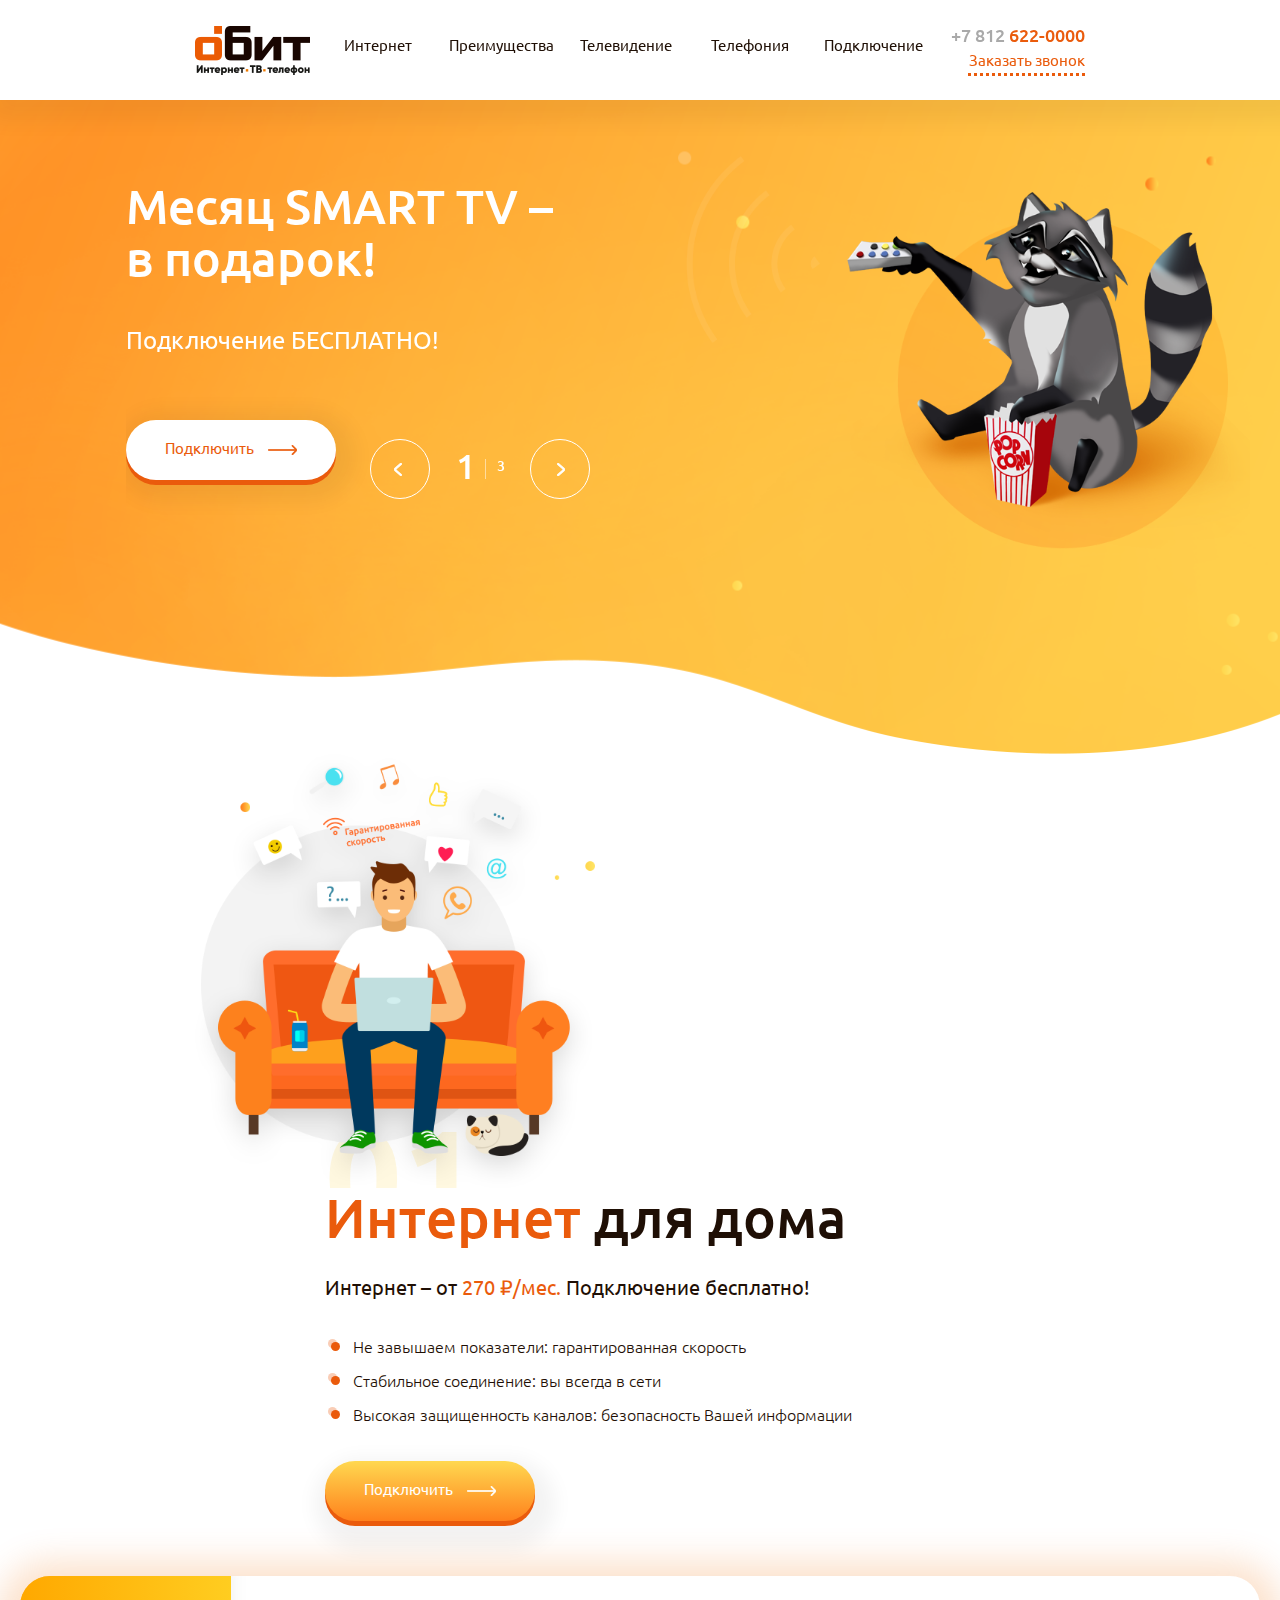
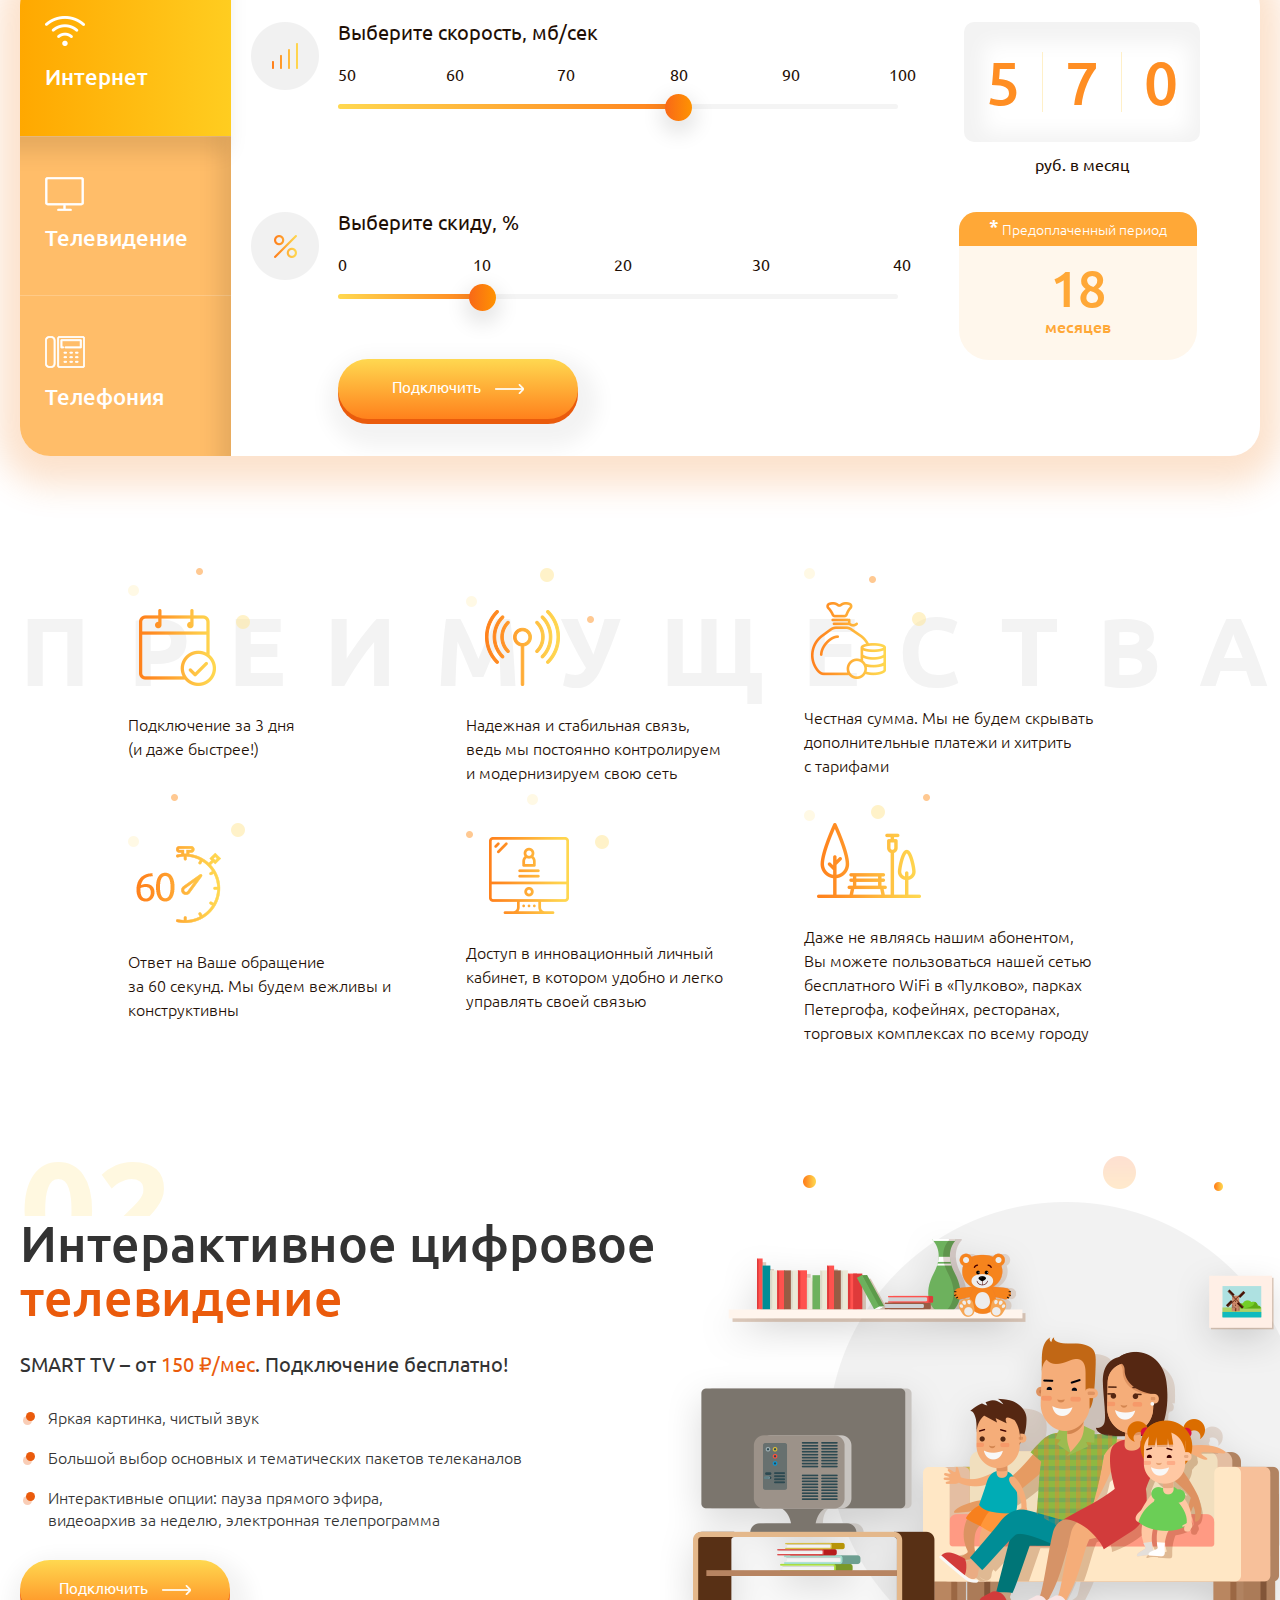
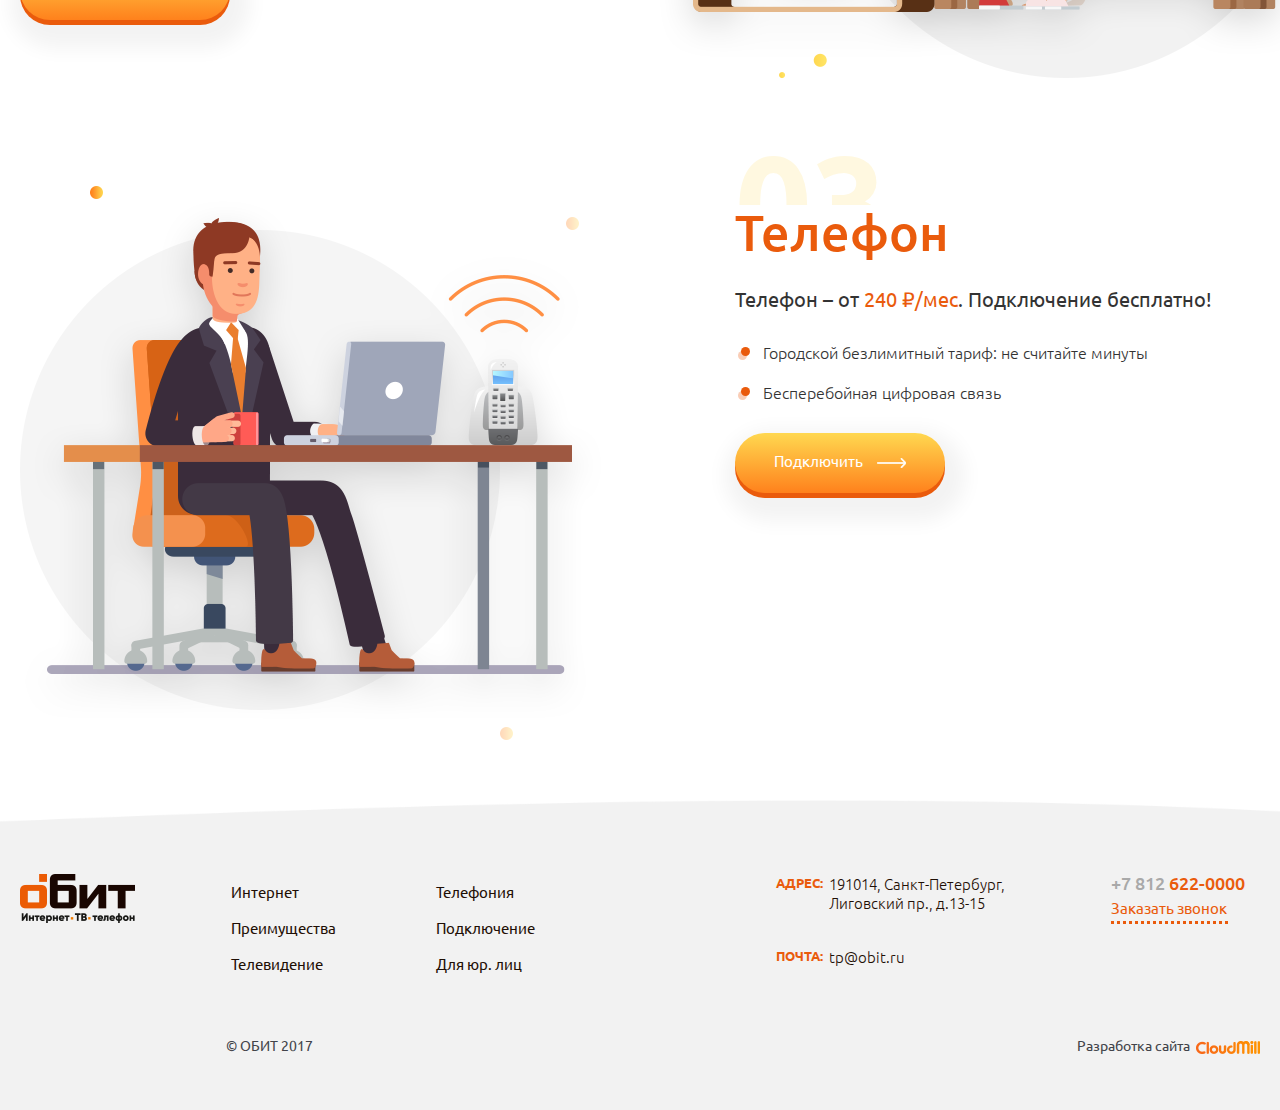
==== index.html @ 4a6ea073 "Add files via upload" ====
<!DOCTYPE html>
<html lang="ru">

<head>

	<meta charset="utf-8">

	<title>Title</title>
	<meta name="description" content="">

	<meta http-equiv="X-UA-Compatible" content="IE=edge">
	<meta name="viewport" content="width=device-width, initial-scale=1, maximum-scale=1">

	<meta property="og:image" content="path/to/image.jpg">
	<link rel="shortcut icon" href="img/favicon/favicon.ico" type="image/x-icon">
	<link rel="apple-touch-icon" href="img/favicon/apple-touch-icon.png">
	<link rel="apple-touch-icon" sizes="72x72" href="img/favicon/apple-touch-icon-72x72.png">
	<link rel="apple-touch-icon" sizes="114x114" href="img/favicon/apple-touch-icon-114x114.png">

	<!-- Chrome, Firefox OS and Opera -->
	<meta name="theme-color" content="#000">
	<!-- Windows Phone -->
	<meta name="msapplication-navbutton-color" content="#000">
	<!-- iOS Safari -->
	<meta name="apple-mobile-web-app-status-bar-style" content="#000">
	<link rel="stylesheet" href="libs/bootstrap-grid/bootstrap-grid.css">
	<link rel="stylesheet" href="css/jquery-ui.theme.css">
	<link rel="stylesheet" href="css/jquery-ui.css">
	<link rel="stylesheet" href="css/jquery-ui.css">
	<link rel="stylesheet" href="css/jquery-ui.structure.css">
	<link rel="stylesheet" href="css/slick.css">
	<link rel="stylesheet" href="css/style.css">
	<link rel="stylesheet" href="css/media.css">
	<script src="js/jquery.min.js"></script>
	<script src="js/jquery-ui.js"></script>
	<script src="js/slick.js"></script>
	<script src="js/scripts.js"></script>
</head>

<body>
	<div class="wrapper">
		<header>
			<div class="inner">
				<a href="#" class="logo">
					<img src="img/svg/logo.svg" alt="">
				</a>
				<nav>
					<a href="#" title="Интернет">Интернет</a>
					<a href="#" title="Преимущества">Преимущества</a>
					<a href="#" title="Телевидение">Телевидение</a>
					<a href="#" title="Телефония">Телефония</a>
					<a href="#" title="Подключение">Подключение</a>
				</nav>
				<div class="phone">
					<a href="tel:+78126220000"><span>+7 812</span> 622-0000</a>
					<a href="#">Заказать звонок</a>
				</div>
				<div class="clearfix"></div>
			</div>
		</header>
		<main>
			<section class="main_slider">
				<div class="slides_count">
					<span>1</span>
					<span>3</span>
				</div>
				<div class="inner">
					<div class="slider">
						<div class="left_cnt">
							<div class="title" style="font-size: 65px">
								Месяц SMART TV – <br />
								в подарок!
							</div>
							<div class="sub_title">
								Подключение БЕСПЛАТНО!
							</div>
							<div class="bot">
								<a href="#" class="connect">Подключить<img src="img/btn_arr.png" alt="">
								</a>
							</div>
						</div>
						<div class="right_cnt">
							<img src="img/енот_1.png" alt="">
						</div>
						<div class="clearfix"></div>
					</div>
					<div class="slider">
						<div class="left_cnt">
							<div class="title" style="font-size: 65px">
								Приведи друга – <br />
								получи 300₽ на счет!
							</div>
							<div class="bot">
								<a href="#" class="connect">Подключить<img src="img/btn_arr.png" alt="">
								</a>
							</div>
						</div>
						<div class="right_cnt second">
							<img src="img/енот_2.png" alt="">
						</div>
						<div class="clearfix"></div>
					</div>
					<div class="slider">
						<div class="left_cnt">
							<div class="title" style="font-size: 55px; line-height: 1.1">
								Покупайте абонемент – <br />
								платите за связь <br />
								на 40% меньше
							</div>
							<div class="bot">
								<a href="#" class="connect">Подключить<img src="img/btn_arr.png" alt="">
								</a>
							</div>
						</div>
						<div class="right_cnt third">
							<img src="img/енот_3.png" alt="">
						</div>
						<div class="clearfix"></div>
					</div>
				</div>
			</section>
			<section class="internet_home">
				<div class="inner">
					<div class="left_cnt">
						<img src="img/serfing.png" alt="">
					</div>
					<div class="right_cnt">
						<h2>
							<span>Интернет</span> для дома
						</h2>
						<div class="sub_title">
							Интернет – от <span>270 ₽/мес.</span> Подключение бесплатно!
						</div>
						<ul>
							<li>Не завышаем показатели: гарантированная скорость</li>
							<li>Стабильное соединение: вы всегда в сети</li>
							<li>Высокая защищенность каналов: безопасность Вашей информации </li>
						</ul>
						<a href="#">Подключить<img src="img/white_arr.png" alt=""></a>
					</div>
					<div class="clearfix"></div>
				</div>
			</section>
			<section class="calculator">
				<div class="inner">
					<div class="left_cnt">
						<a class="active" href="#">Интернет</a>
						<a href="#">Телевидение</a>
						<a href="#">Телефония</a>
					</div>
					<div class="right_cnt">
						<div class="tab active">
							<div class="line">
								<img src="img/wifi_gradient.png" alt="">
								<div class="scale">
									<div class="title">
										Выберите скорость, мб/сек
									</div>
									<div class="num_scale">
										<span>50</span>
										<span>60</span>
										<span>70</span>
										<span>80</span>
										<span>90</span>
										<span>100</span>
									</div>
									<div class="speed_scale"></div>
								</div>
								<div class="cost">
									<input type="hidden" val="570">
									<div class="numbers">
										<span>5</span>
										<span>7</span>
										<span>0</span>
										<div class="clearfix"></div>
									</div>
									<div class="txt">руб. в месяц</div>
								</div>
							</div>
							<div class="line">
								<img src="img/percent_gradient.png" alt="">
								<div class="scale">
									<div class="title">
										Выберите скиду, %
									</div>
									<div class="num_scale">
										<span>0</span>
										<span>10</span>
										<span>20</span>
										<span>30</span>
										<span>40</span>
									</div>
									<div class="percent_scale"></div>
									<a href="#">Подключить<img src="img/white_arr.png" alt=""></a>
								</div>
								<div class="calend">
									<div class="top_cnt">
										<sup>*</sup> Предоплаченный период 
									</div>
									<div class="bot_cnt">
										18 <span>месяцев</span>
									</div>
								</div>
							</div>
						</div>
						<div class="tab">
							<div class="line">
								<img src="img/wifi_gradient.png" alt="">
								<div class="scale">
									<div class="title">
										Выберите скорость, мб/сек
									</div>
									<div class="num_scale">
										<span>82</span>
										<span>86</span>
										<span>105</span>
										<span>142</span>
										<span>152</span>
									</div>
									<div class="channels_scale"></div>
								</div>
								<div class="cost">
									<input type="hidden" val="570">
									<div class="numbers">
										<span>7</span>
										<span>7</span>
										<span>0</span>
										<div class="clearfix"></div>
									</div>
									<div class="txt">руб. в месяц</div>
								</div>
							</div>
							<div class="line">
								<img src="img/big-star.png" alt="">
								<div class="scale">
									<div class="title">
										Дополнительные пакеты
									</div>
									<div class="cols">
										<div class="col">
											<div class="check">
												<input type="checkbox" id="rain-1">
												<label for="rain-1">«Дождь» <span>(1 канал) – 240 руб/мес.</span></label>
											</div>
											<div class="check">
												<input type="checkbox" id="a-media-1">
												<label for="a-media-1">«A-MEDIA HD» <span>(1 канал) – 99 руб/мес.</span></label>
											</div>
											<div class="check">
												<input type="checkbox" id="film-and-football-8">
												<label for="film-and-football-8">
													«ПЛЮС КИНО И ФУТБОЛ» <br />
													<span>(8 каналов) – 580 руб/мес.</span>
												</label>
											</div>
											<a href="#" class="connect">Подключить<img src="img/white_arr.png" alt=""></a>
										</div>
										<div class="col">
											<div class="check">
												<input type="checkbox" id="our-football-2">
												<label for="our-football-2">«НАШ ФУТБОЛ» <span>(2 канала) – 219 руб/мес.</span></label>
											</div>
											<div class="check">
												<input type="checkbox" id="plus-film-5">
												<label for="plus-film-5">«ПЛЮС КИНО» <span>(5 каналов) – 380 руб/мес.</span></label>
											</div>
										</div>
										<div class="col">
											<div class="check">
												<input type="checkbox" id="night-4">
												<label for="night-4">«Ночной» <span>(4 канала) – 300 руб/мес.</span></label>
											</div>
											<div class="check">
												<input type="checkbox" id="plus-football-3">
												<label for="plus-football-3">«ПЛЮС ФУТБОЛ» <span>(3 канала) – 380 руб/мес.</span></label>
											</div>
										</div>
										<div class="col">
											<div class="left_side">
												<div class="s_title">
													Вы выбрали
												</div>
												<div class="bot_cnt">
													Пакет «Лайт-HD» <span>105 каналов</span> 
													<a href="#">Список каналов</a>
												</div>
											</div>
											<div class="right_side">
												<div class="col_i">
													<div class="item">
														«ПЛЮС КИНО» 
														<span>5 каналов</span>
													</div>
													<div class="item">
														«ПЛЮС КИНО» 
														<span>5 каналов</span>
													</div>
													<div class="item">
														«A-MEDIA HD»
														<span>1 канал</span>
													</div>
												</div>
												<div class="col_i">
													<div class="item">
														«ПЛЮС КИНО» 
														<span>5 каналов</span>
													</div>
													<div class="item">
														«ПЛЮС КИНО» 
														<span>5 каналов</span>
													</div>
													<div class="item">
														«A-MEDIA HD»
														<span>1 канал</span>
													</div>
												</div>
											</div>
											<div class="clearfix"></div>
										</div>
										<div class="clearfix"></div>
									</div>
								</div>
							</div>
						</div>
						<div class="tab">
							<div class="line">
								<div class="title_wide">
									1 телефонная линия с городским безлимитом 
								</div>
								<img src="img/percent_gradient.png" alt="">
								<div class="scale">
									<div class="title">
										Выберите скиду, %
									</div>
									<div class="num_scale">
										<span>0</span>
										<span>10</span>
										<span>20</span>
										<span>30</span>
										<span>40</span>
									</div>
									<div class="percent_scale_phone"></div>
								</div>
								<div class="cost">
									<input type="hidden" val="570">
									<div class="numbers">
										<span>5</span>
										<span>7</span>
										<span>0</span>
										<div class="clearfix"></div>
									</div>
									<div class="txt">руб. в месяц</div>
								</div>
							</div>
							<div class="line">
								<a href="#">Подключить<img src="img/white_arr.png" alt=""></a>
								<div class="calend">
									<div class="top_cnt">
										<sup>*</sup> Предоплаченный период 
									</div>
									<div class="bot_cnt">
										18 <span>месяцев</span>
									</div>
								</div>
								<div class="clearfix"></div>
							</div>
						</div>
					</div>
					<div class="clearfix"></div>
				</div>
			</section>
			<section class="advantages">
				<div class="inner">
					<h2>Преимущества</h2>
					<div class="items">
						<div class="item">
							<img src="img/item.png" alt="">
							<div class="txt">
								Подключение за 3 дня <br />
								(и даже быстрее!)
							</div>
						</div>
						<div class="item">
							<img src="img/item2.png" alt="">
							<div class="txt">
								Надежная и стабильная связь, <br />
								ведь мы постоянно контролируем <br />
								и модернизируем свою сеть 
							</div>
						</div>
						<div class="item">
							<img src="img/item3.png" alt="">
							<div class="txt">
								Честная сумма. Мы не будем скрывать дополнительные платежи и хитрить <br />
								с тарифами 
							</div>
						</div>
						<div class="item">
							<img src="img/item4.png" alt="">
							<div class="txt">
								Ответ на Ваше обращение <br />
								за 60 секунд. Мы будем вежливы и конструктивны
							</div>
						</div>
						<div class="item">
							<img src="img/item5.png" alt="">
							<div class="txt">
								Доступ в инновационный личный кабинет, в котором удобно и легко управлять своей связью 
							</div>
						</div>
						<div class="item">
							<img src="img/item6.png" alt="">
							<div class="txt">
								Даже не являясь нашим абонентом, Вы можете пользоваться нашей сетью бесплатного WiFi в «Пулково», парках Петергофа, кофейнях, ресторанах, торговых комплексах по всему городу
							</div>
						</div>
						<div class="clearfix"></div>
					</div>
				</div>
			</section>
			<section class="promo_smart">
				<div class="inner">
					<div class="left_cnt">
						<h2>Интерактивное цифровое <span>телевидение</span></h2>
						<div class="sub_title">
							SMART TV – от <span>150 ₽/мес</span>. Подключение бесплатно!
						</div>
						<ul>
							<li>
								Яркая картинка, чистый звук 
							</li>
							<li>
								Большой выбор основных и тематических пакетов телеканалов  
							</li>
							<li>
								Интерактивные опции: пауза прямого эфира, <br />
								видеоархив за неделю, электронная телепрограмма 
							</li>
						</ul>
						<a href="#">Подключить<img src="img/white_arr.png" alt=""></a>
					</div>
					<div class="right_cnt">
						<img src="img/family.png" alt="">
					</div>
				</div>
			</section>
			<section class="promo_phone">
				<div class="inner">
					<div class="left_cnt">
						<img src="img/job.png" alt="">
					</div>
					<div class="right_cnt">
						<h2>Телефон</h2>
						<div class="sub_title">Телефон – от <span>240 ₽/мес</span>. Подключение бесплатно!</div>
						<ul>
							<li>Городской безлимитный тариф: не считайте минуты</li>
							<li>Бесперебойная цифровая связь</li>
						</ul>
						<a href="#">Подключить<img src="img/white_arr.png" alt=""></a>
					</div>
				</div>
			</section>
		</main>
		<footer>
			<div class="inner">
				<div class="top_cnt">
					<div class="col">
						<a href="#">
							<img src="img/svg/logo.svg" alt="">
						</a>
					</div>
					<div class="col">
						<div class="sub">
							<a href="#">Интернет</a>
							<a href="#">Преимущества</a>
							<a href="#">Телевидение</a>
						</div>
						<div class="sub">
							<a href="#">Телефония</a>
							<a href="#">Подключение</a>
							<a href="#">Для юр. лиц</a>
						</div>
					</div>
					<div class="col">
						<div class="line">
							<div class="left_txt">
								Адрес:
							</div>
							<div class="right_txt">
								191014, Санкт-Петербург, <br />
								Лиговский пр., д.13-15
							</div>
							<div class="clearfix"></div>
						</div>
						<div class="line">
							<div class="left_txt">
								Почта:
							</div>
							<div class="right_txt">
								tp@obit.ru
							</div>
							<div class="clearfix"></div>
						</div>
					</div>
					<div class="col">
						<a href="tel:+78126220000"><span>+7 812</span> 622-0000</a>
						<a href="#">Заказать звонок</a>
					</div>
					<div class="clearfix"></div>
				</div>
				<div class="bot_cnt">
					<div class="col">© ОБИТ 2017</div>
					<div class="col">Разработка сайта <a href="http://www.cloudmill.ru/"><img src="img/cloudmill.png" alt=""></a></div>
					<div class="clearfix"></div>
				</div>
			</div>
		</footer>
	</div>
</body>
</html>
---- css/style.css ----
@font-face {
  font-family: 'Ubuntu';
  src: url('../fonts/Ubuntu-Medium.ttf');
  src: url('../fonts/Ubuntu-Medium.ttf') format('truetype');
  font-weight: 500;
  font-style: normal;
}
@font-face {
  font-family: 'Ubuntu';
  src: url('../fonts/Ubuntu-Bold.ttf');
  src: url('../fonts/Ubuntu-Bold.ttf') format('truetype');
  font-weight: 700;
  font-style: normal;
}
@font-face {
  font-family: 'Ubuntu';
  src: url('../fonts/Ubuntu-Regular.ttf');
  src: url('../fonts/Ubuntu-Regular.ttf') format('truetype');
  font-weight: 400;
  font-style: normal;
}
@font-face {
  font-family: 'Ubuntu';
  src: url('../fonts/Ubuntu-Light.ttf');
  src: url('../fonts/Ubuntu-Light.ttf') format('truetype');
  font-weight: 300;
  font-style: normal;
}
.wrapper {
  min-width: 1440px;
}
.wrapper header {
  position: relative;
  background-color: #fff;
  -webkit-box-shadow: 5px 6px 20px 15px rgba(4, 4, 4, 0.05);
          box-shadow: 5px 6px 20px 15px rgba(4, 4, 4, 0.05);
  z-index: 2;
}
.wrapper header .inner {
  padding: 26px 0 24px;
  margin: 0 auto;
  width: 1240px;
}
.wrapper header .inner .logo {
  float: left;
}
.wrapper header .inner nav {
  float: left;
  margin-left: 79px;
  padding-top: 10px;
}
.wrapper header .inner nav a {
  width: 170px;
  display: inline-block;
  text-align: center;
  color: #1f0f05;
  text-decoration: none;
  font: 400 15px/15px "Ubuntu", Tahoma, sans-serif;
  padding-bottom: 22px;
  position: relative;
  -webkit-transition: color 0.3s ease-in-out;
  -o-transition: color 0.3s ease-in-out;
  transition: color 0.3s ease-in-out;
}
.wrapper header .inner nav a:after {
  position: absolute;
  content: '';
  width: 100%;
  height: 3px;
  background: -webkit-gradient(linear, left top, right top, from(#ffd850), to(#ff811c));
  background: -webkit-linear-gradient(left, #ffd850, #ff811c);
  background: -o-linear-gradient(left, #ffd850, #ff811c);
  background: linear-gradient(to right, #ffd850, #ff811c);
  bottom: 0;
  left: 0;
  opacity: 0;
  -webkit-transition: opacity 0.3s ease-in-out;
  -o-transition: opacity 0.3s ease-in-out;
  transition: opacity 0.3s ease-in-out;
}
.wrapper header .inner nav a:hover {
  color: #ff831d;
}
.wrapper header .inner nav a:hover:after {
  opacity: 1;
}
.wrapper header .inner .phone {
  float: right;
}
.wrapper header .inner .phone a {
  display: table;
  text-decoration: none;
}
.wrapper header .inner .phone a:nth-child(1) {
  font: 500 18px/18px "Ubuntu", Tahoma, sans-serif;
  color: #ea5b0c;
  margin-bottom: 8px;
}
.wrapper header .inner .phone a:nth-child(1) span {
  color: #a9a9a9;
}
.wrapper header .inner .phone a:nth-child(2) {
  font: 400 15px/15px "Ubuntu", Tahoma, sans-serif;
  color: #ea5b0c;
  padding-bottom: 9px;
  text-align: right;
  width: 100%;
  position: relative;
}
.wrapper header .inner .phone a:nth-child(2):after {
  content: '';
  position: absolute;
  width: 117px;
  bottom: 0;
  right: 0;
  border-bottom: 3px dotted #ea5b0c;
}
.wrapper main {
  position: relative;
  z-index: 1;
}
.wrapper main .main_slider {
  margin-top: -106px;
}
.wrapper main .main_slider .slides_count {
  position: absolute;
  top: 455px;
  left: 688px;
  z-index: 10;
  color: #fff;
}
.wrapper main .main_slider .slides_count span {
  display: inline-block;
  vertical-align: middle;
}
.wrapper main .main_slider .slides_count span:nth-child(1) {
  font: 500 34px/34px "Ubuntu", Tahoma, sans-serif;
  padding-right: 6px;
}
.wrapper main .main_slider .slides_count span:nth-child(2) {
  font: 500 14px/14px "Ubuntu", Tahoma, sans-serif;
  padding-left: 12px;
  position: relative;
}
.wrapper main .main_slider .slides_count span:nth-child(2):before {
  position: absolute;
  content: '';
  width: 1px;
  height: 20px;
  background-color: rgba(255, 255, 255, 0.5);
  left: 0;
  top: 0;
}
.wrapper main .main_slider .inner {
  width: 1440px;
  background-image: url(../img/bg_slider.png);
  background-position: center;
  -webkit-background-size: cover;
          background-size: cover;
  margin: 0 auto;
  height: 760px;
  padding: 200px 92px 108px;
  position: relative;
}
.wrapper main .main_slider .inner .slick-list {
  top: -28px;
  overflow: hidden;
}
.wrapper main .main_slider .inner .slick-current {
  z-index: 100;
}
.wrapper main .main_slider .inner .slick-track {
  height: 580px;
}
.wrapper main .main_slider .inner .slick-arrow {
  position: absolute;
  bottom: 255px;
  text-indent: -9999px;
  width: 60px;
  height: 60px;
  -webkit-border-radius: 50%;
          border-radius: 50%;
  border: 1px #fff solid;
  background-color: transparent;
  z-index: 10;
}
.wrapper main .main_slider .inner .slick-arrow:before {
  content: '';
  position: absolute;
  background-position: center;
  background-repeat: no-repeat;
  background-image: url(../img/svg/arr-slide.svg);
  width: 8px;
  height: 13px;
  top: 50%;
  left: 50%;
  margin-top: -6px;
  margin-left: -3px;
}
.wrapper main .main_slider .inner .slick-arrow.slick-prev {
  left: 370px;
}
.wrapper main .main_slider .inner .slick-arrow.slick-prev:before {
  -webkit-transform: rotate(180deg);
      -ms-transform: rotate(180deg);
          transform: rotate(180deg);
  margin-left: -6px;
}
.wrapper main .main_slider .inner .slick-arrow.slick-next {
  left: 530px;
}
.wrapper main .main_slider .inner .slider .right_cnt {
  position: absolute;
  right: -36px;
  top: -43px;
}
.wrapper main .main_slider .inner .slider .right_cnt.second {
  right: 17px;
  top: 8px;
}
.wrapper main .main_slider .inner .slider .right_cnt.third {
  right: -93px;
  top: -19px;
}
.wrapper main .main_slider .inner .slider .left_cnt {
  float: left;
  padding-top: 34px;
}
.wrapper main .main_slider .inner .slider .left_cnt .title {
  font: 500 65px/69px "Ubuntu", Tahoma, sans-serif;
  color: #fff;
}
.wrapper main .main_slider .inner .slider .left_cnt .sub_title {
  margin-top: 44px;
  color: #fff;
  font: 400 24px/24px "Ubuntu", Tahoma, sans-serif;
}
.wrapper main .main_slider .inner .slider .left_cnt .bot {
  position: absolute;
  bottom: 246px;
  left: 0;
}
.wrapper main .main_slider .inner .slider .left_cnt .bot .connect {
  display: inline-block;
  width: 210px;
  height: 60px;
  color: #ea5b0c;
  position: relative;
  text-align: center;
  -webkit-border-radius: 30px;
          border-radius: 30px;
  font: 400 15px/56px "Ubuntu", Tahoma, sans-serif;
  -webkit-box-shadow: 5px 6px 20px 15px rgba(4, 4, 4, 0.05);
          box-shadow: 5px 6px 20px 15px rgba(4, 4, 4, 0.05);
  text-decoration: none;
  z-index: 2;
}
.wrapper main .main_slider .inner .slider .left_cnt .bot .connect:before {
  content: '';
  position: absolute;
  background-color: #fff;
  -webkit-border-radius: 30px;
          border-radius: 30px;
  width: 100%;
  height: 100%;
  z-index: -1;
  left: 0;
  top: 0;
}
.wrapper main .main_slider .inner .slider .left_cnt .bot .connect:after {
  content: '';
  position: absolute;
  background-color: #ea5b0c;
  -webkit-border-radius: 30px;
          border-radius: 30px;
  width: 100%;
  height: 100%;
  z-index: -2;
  left: 0;
  top: 5px;
}
.wrapper main .main_slider .inner .slider .left_cnt .bot .connect img {
  margin-left: 14px;
  display: inline;
}
.wrapper main .internet_home .inner {
  width: 1240px;
  margin: 0 auto 55px;
}
.wrapper main .internet_home .inner .left_cnt {
  display: inline-block;
  vertical-align: middle;
}
.wrapper main .internet_home .inner .right_cnt {
  position: relative;
  display: inline-block;
  vertical-align: middle;
  color: #1f0f05;
  margin-left: 130px;
  background-color: #fff;
}
.wrapper main .internet_home .inner .right_cnt:before {
  content: '01';
  position: absolute;
  top: -80px;
  left: 0;
  font: 700 135px/135px "Ubuntu", Tahoma, sans-serif;
  color: #fff8e0;
  z-index: -1;
}
.wrapper main .internet_home .inner .right_cnt h2 {
  font: 500 55px/59px "Ubuntu", Tahoma, sans-serif;
  margin: 0 0 28px;
}
.wrapper main .internet_home .inner .right_cnt h2 span {
  color: #ea5b0c;
}
.wrapper main .internet_home .inner .right_cnt .sub_title {
  font: 400 20px/24px "Ubuntu", Tahoma, sans-serif;
}
.wrapper main .internet_home .inner .right_cnt .sub_title span {
  color: #ea5b0c;
}
.wrapper main .internet_home .inner .right_cnt ul {
  margin: 30px 0;
  padding: 0;
  list-style-type: none;
}
.wrapper main .internet_home .inner .right_cnt ul li {
  font: 300 16px/34px "Ubuntu", Tahoma, sans-serif;
  position: relative;
  padding-left: 28px;
}
.wrapper main .internet_home .inner .right_cnt ul li:before {
  content: '';
  position: absolute;
  background-color: #ea5b0c;
  width: 9px;
  height: 9px;
  -webkit-border-radius: 50%;
          border-radius: 50%;
  left: 6px;
  top: 13px;
}
.wrapper main .internet_home .inner .right_cnt ul li:after {
  content: '';
  position: absolute;
  background-color: #ea5b0c;
  opacity: 0.3;
  width: 9px;
  height: 9px;
  -webkit-border-radius: 50%;
          border-radius: 50%;
  left: 3px;
  top: 10px;
}
.wrapper main .internet_home .inner .right_cnt a {
  display: inline-block;
  width: 210px;
  height: 60px;
  color: #fff;
  position: relative;
  text-align: center;
  -webkit-border-radius: 30px;
          border-radius: 30px;
  font: 400 15px/56px "Ubuntu", Tahoma, sans-serif;
  -webkit-box-shadow: 5px 13px 20px 15px rgba(4, 4, 4, 0.05);
          box-shadow: 5px 13px 20px 15px rgba(4, 4, 4, 0.05);
  text-decoration: none;
  z-index: 2;
}
.wrapper main .internet_home .inner .right_cnt a:before {
  content: '';
  position: absolute;
  background-image: -webkit-gradient(linear, left top, left bottom, from(#ffd850), to(#ff811c));
  background-image: -webkit-linear-gradient(#ffd850, #ff811c);
  background-image: -o-linear-gradient(#ffd850, #ff811c);
  background-image: linear-gradient(#ffd850, #ff811c);
  -webkit-border-radius: 30px;
          border-radius: 30px;
  width: 100%;
  height: 100%;
  z-index: -1;
  left: 0;
  top: 0;
}
.wrapper main .internet_home .inner .right_cnt a:after {
  content: '';
  position: absolute;
  background-color: #ea5b0c;
  -webkit-border-radius: 30px;
          border-radius: 30px;
  width: 100%;
  height: 100%;
  z-index: -2;
  left: 0;
  top: 5px;
}
.wrapper main .internet_home .inner .right_cnt img {
  margin-left: 14px;
}
.wrapper main .calculator .inner {
  width: 1240px;
  margin: 0 auto 112px;
  -webkit-border-radius: 30px;
          border-radius: 30px;
  overflow: hidden;
  -webkit-box-shadow: 0px 7px 34px 22px rgba(239, 111, 0, 0.2);
          box-shadow: 0px 7px 34px 22px rgba(239, 111, 0, 0.2);
}
.wrapper main .calculator .inner .left_cnt,
.wrapper main .calculator .inner .right_cnt {
  float: left;
}
.wrapper main .calculator .inner .left_cnt {
  width: 17%;
}
.wrapper main .calculator .inner .left_cnt a {
  display: block;
  height: 160px;
  width: 100%;
  background-color: rgba(255, 182, 90, 0.91);
  text-decoration: none;
  color: #fff;
  font: 500 22px/22px "Ubuntu", Tahoma, sans-serif;
  padding: 90px 0 0 25px;
  position: relative;
  z-index: 1;
  outline: none;
}
.wrapper main .calculator .inner .left_cnt a.active {
  background-image: -webkit-gradient(linear, left top, right top, from(#ffa800), to(#ffcd20));
  background-image: -webkit-linear-gradient(left, #ffa800, #ffcd20);
  background-image: -o-linear-gradient(left, #ffa800, #ffcd20);
  background-image: linear-gradient(to right, #ffa800, #ffcd20);
  -webkit-box-shadow: -20px 0px 20px 16px rgba(4, 4, 4, 0.1);
          box-shadow: -20px 0px 20px 16px rgba(4, 4, 4, 0.1);
  position: relative;
  z-index: 2;
}
.wrapper main .calculator .inner .left_cnt a:nth-child(1):before {
  content: '';
  position: absolute;
  background-image: url(../img/wifi.png);
  width: 40px;
  height: 30px;
  top: 40px;
  left: 25px;
}
.wrapper main .calculator .inner .left_cnt a:nth-child(2) {
  border-top: 1px rgba(255, 255, 255, 0.2) solid;
  border-bottom: 1px rgba(255, 255, 255, 0.2) solid;
}
.wrapper main .calculator .inner .left_cnt a:nth-child(2):before {
  content: '';
  position: absolute;
  background-image: url(../img/tv.png);
  width: 39px;
  height: 34px;
  top: 40px;
  left: 25px;
}
.wrapper main .calculator .inner .left_cnt a:nth-child(3):before {
  content: '';
  position: absolute;
  background-image: url(../img/phone.png);
  width: 40px;
  height: 32px;
  top: 40px;
  left: 25px;
}
.wrapper main .calculator .inner .right_cnt {
  position: relative;
  z-index: 1;
  width: 83%;
  height: 480px;
  -webkit-box-shadow: -2px 8px 20px 10px rgba(4, 4, 4, 0.1);
          box-shadow: -2px 8px 20px 10px rgba(4, 4, 4, 0.1);
  padding: 46px 0 0 20px;
  color: #1f0f05;
}
.wrapper main .calculator .inner .right_cnt .tab {
  display: none;
}
.wrapper main .calculator .inner .right_cnt .tab.active {
  display: block;
}
.wrapper main .calculator .inner .right_cnt .tab:nth-child(1) .line .scale {
  margin-left: 15px;
}
.wrapper main .calculator .inner .right_cnt .tab:nth-child(1) .line:nth-child(1) {
  margin-bottom: 40px;
}
.wrapper main .calculator .inner .right_cnt .tab:nth-child(1) .line:nth-child(1) img {
  vertical-align: top;
}
.wrapper main .calculator .inner .right_cnt .tab:nth-child(1) .line:nth-child(1) .scale {
  display: inline-block;
  vertical-align: middle;
}
.wrapper main .calculator .inner .right_cnt .tab:nth-child(1) .line:nth-child(1) .scale .title {
  font: 400 20px/20px "Ubuntu", Tahoma, sans-serif;
  margin-bottom: 24px;
}
.wrapper main .calculator .inner .right_cnt .tab:nth-child(1) .line:nth-child(1) .scale .num_scale {
  font: 400 16px/16px "Ubuntu", Tahoma, sans-serif;
  margin-bottom: 22px;
  position: relative;
  left: 0px;
}
.wrapper main .calculator .inner .right_cnt .tab:nth-child(1) .line:nth-child(1) .scale .num_scale span:nth-child(1) {
  margin-left: 0;
}
.wrapper main .calculator .inner .right_cnt .tab:nth-child(1) .line:nth-child(1) .scale .num_scale span:nth-child(2) {
  margin-left: 86px;
}
.wrapper main .calculator .inner .right_cnt .tab:nth-child(1) .line:nth-child(1) .scale .num_scale span:nth-child(3) {
  margin-left: 89px;
}
.wrapper main .calculator .inner .right_cnt .tab:nth-child(1) .line:nth-child(1) .scale .num_scale span:nth-child(4) {
  margin-left: 91px;
}
.wrapper main .calculator .inner .right_cnt .tab:nth-child(1) .line:nth-child(1) .scale .num_scale span:nth-child(5) {
  margin-left: 90px;
}
.wrapper main .calculator .inner .right_cnt .tab:nth-child(1) .line:nth-child(1) .scale .num_scale span:nth-child(6) {
  margin-left: 85px;
}
.wrapper main .calculator .inner .right_cnt .tab:nth-child(1) .line:nth-child(1) .scale .speed_scale {
  border: 0;
  background-color: #f4f4f4;
  height: 5px;
  width: 560px;
}
.wrapper main .calculator .inner .right_cnt .tab:nth-child(1) .line:nth-child(1) .scale .speed_scale .ui-widget-header {
  background: -webkit-gradient(linear, left top, right top, from(#ffd850), to(#ff811c));
  background: -webkit-linear-gradient(left, #ffd850, #ff811c);
  background: -o-linear-gradient(left, #ffd850, #ff811c);
  background: linear-gradient(to right, #ffd850, #ff811c);
}
.wrapper main .calculator .inner .right_cnt .tab:nth-child(1) .line:nth-child(1) .scale .speed_scale .ui-slider-handle {
  cursor: pointer;
  top: -10px;
  border: 0;
  width: 27px;
  height: 27px;
  background: -webkit-gradient(linear, right top, left top, from(#ff9301), to(#f86818));
  background: -webkit-linear-gradient(right, #ff9301, #f86818);
  background: -o-linear-gradient(right, #ff9301, #f86818);
  background: linear-gradient(to left, #ff9301, #f86818);
  -webkit-border-radius: 50%;
          border-radius: 50%;
  overflow: hidden;
  -webkit-box-shadow: 0px 8px 20px 5px rgba(4, 4, 4, 0.1);
          box-shadow: 0px 8px 20px 5px rgba(4, 4, 4, 0.1);
  outline: none;
}
.wrapper main .calculator .inner .right_cnt .tab:nth-child(1) .line:nth-child(1) .cost {
  display: inline-block;
  vertical-align: top;
  margin-left: 44px;
  text-align: center;
  font: 400 16px/16px "Ubuntu", Tahoma, sans-serif;
}
.wrapper main .calculator .inner .right_cnt .tab:nth-child(1) .line:nth-child(1) .cost .txt {
  margin-top: 14px;
}
.wrapper main .calculator .inner .right_cnt .tab:nth-child(1) .line:nth-child(1) .cost .numbers {
  color: #ff8e23;
  font: 500 60px/60px "Ubuntu", Tahoma, sans-serif;
  padding: 30px 0;
  -webkit-box-shadow: inset 5px 6px 20px 15px rgba(4, 4, 4, 0.05);
          box-shadow: inset 5px 6px 20px 15px rgba(4, 4, 4, 0.05);
  -webkit-border-radius: 10px;
          border-radius: 10px;
}
.wrapper main .calculator .inner .right_cnt .tab:nth-child(1) .line:nth-child(1) .cost .numbers span {
  float: left;
  padding: 0 22px;
  border-left: 1px #fff0c8 solid;
}
.wrapper main .calculator .inner .right_cnt .tab:nth-child(1) .line:nth-child(1) .cost .numbers span:nth-child(1) {
  border-left: 0;
}
.wrapper main .calculator .inner .right_cnt .tab:nth-child(1) .line:nth-child(2) img {
  vertical-align: top;
}
.wrapper main .calculator .inner .right_cnt .tab:nth-child(1) .line:nth-child(2) .scale {
  display: inline-block;
  vertical-align: middle;
}
.wrapper main .calculator .inner .right_cnt .tab:nth-child(1) .line:nth-child(2) .scale .title {
  font: 400 20px/20px "Ubuntu", Tahoma, sans-serif;
  margin-bottom: 24px;
}
.wrapper main .calculator .inner .right_cnt .tab:nth-child(1) .line:nth-child(2) .scale .num_scale {
  font: 400 16px/16px "Ubuntu", Tahoma, sans-serif;
  margin-bottom: 22px;
  position: relative;
  left: 0px;
}
.wrapper main .calculator .inner .right_cnt .tab:nth-child(1) .line:nth-child(2) .scale .num_scale span:nth-child(2) {
  margin-left: 122px;
}
.wrapper main .calculator .inner .right_cnt .tab:nth-child(1) .line:nth-child(2) .scale .num_scale span:nth-child(3) {
  margin-left: 119px;
}
.wrapper main .calculator .inner .right_cnt .tab:nth-child(1) .line:nth-child(2) .scale .num_scale span:nth-child(4) {
  margin-left: 116px;
}
.wrapper main .calculator .inner .right_cnt .tab:nth-child(1) .line:nth-child(2) .scale .num_scale span:nth-child(5) {
  margin-left: 119px;
}
.wrapper main .calculator .inner .right_cnt .tab:nth-child(1) .line:nth-child(2) .scale .percent_scale {
  border: 0;
  background-color: #f4f4f4;
  height: 5px;
  width: 560px;
}
.wrapper main .calculator .inner .right_cnt .tab:nth-child(1) .line:nth-child(2) .scale .percent_scale .ui-widget-header {
  background: -webkit-gradient(linear, left top, right top, from(#ffd850), to(#ff811c));
  background: -webkit-linear-gradient(left, #ffd850, #ff811c);
  background: -o-linear-gradient(left, #ffd850, #ff811c);
  background: linear-gradient(to right, #ffd850, #ff811c);
}
.wrapper main .calculator .inner .right_cnt .tab:nth-child(1) .line:nth-child(2) .scale .percent_scale .ui-slider-handle {
  cursor: pointer;
  top: -10px;
  border: 0;
  width: 27px;
  height: 27px;
  background: -webkit-gradient(linear, right top, left top, from(#ff9301), to(#f86818));
  background: -webkit-linear-gradient(right, #ff9301, #f86818);
  background: -o-linear-gradient(right, #ff9301, #f86818);
  background: linear-gradient(to left, #ff9301, #f86818);
  -webkit-border-radius: 50%;
          border-radius: 50%;
  overflow: hidden;
  -webkit-box-shadow: 0px 8px 20px 5px rgba(4, 4, 4, 0.1);
          box-shadow: 0px 8px 20px 5px rgba(4, 4, 4, 0.1);
  outline: none;
}
.wrapper main .calculator .inner .right_cnt .tab:nth-child(1) .line:nth-child(2) .scale a {
  display: block;
  width: 240px;
  height: 60px;
  color: #fff;
  position: relative;
  text-align: center;
  -webkit-border-radius: 30px;
          border-radius: 30px;
  font: 400 15px/56px "Ubuntu", Tahoma, sans-serif;
  -webkit-box-shadow: 5px 13px 20px 15px rgba(4, 4, 4, 0.05);
          box-shadow: 5px 13px 20px 15px rgba(4, 4, 4, 0.05);
  text-decoration: none;
  z-index: 2;
  margin-top: 60px;
}
.wrapper main .calculator .inner .right_cnt .tab:nth-child(1) .line:nth-child(2) .scale a:before {
  content: '';
  position: absolute;
  background-image: -webkit-gradient(linear, left top, left bottom, from(#ffd850), to(#ff811c));
  background-image: -webkit-linear-gradient(#ffd850, #ff811c);
  background-image: -o-linear-gradient(#ffd850, #ff811c);
  background-image: linear-gradient(#ffd850, #ff811c);
  -webkit-border-radius: 30px;
          border-radius: 30px;
  width: 100%;
  height: 100%;
  z-index: -1;
  left: 0;
  top: 0;
}
.wrapper main .calculator .inner .right_cnt .tab:nth-child(1) .line:nth-child(2) .scale a:after {
  content: '';
  position: absolute;
  background-color: #ea5b0c;
  -webkit-border-radius: 30px;
          border-radius: 30px;
  width: 100%;
  height: 100%;
  z-index: -2;
  left: 0;
  top: 5px;
}
.wrapper main .calculator .inner .right_cnt .tab:nth-child(1) .line:nth-child(2) .scale a img {
  margin-left: 14px;
  vertical-align: middle;
}
.wrapper main .calculator .inner .right_cnt .tab:nth-child(1) .line:nth-child(2) .calend {
  display: inline-block;
  vertical-align: top;
  margin-left: 44px;
  text-align: center;
}
.wrapper main .calculator .inner .right_cnt .tab:nth-child(1) .line:nth-child(2) .calend .top_cnt {
  -webkit-border-top-right-radius: 17.5px;
          border-top-right-radius: 17.5px;
  -webkit-border-top-left-radius: 17.5px;
          border-top-left-radius: 17.5px;
  background-color: #ffa837;
  color: #fff;
  font: 300 14px/14px "Ubuntu", Tahoma, sans-serif;
  padding: 10px 30px;
}
.wrapper main .calculator .inner .right_cnt .tab:nth-child(1) .line:nth-child(2) .calend .top_cnt sup {
  font-size: 20px;
  font-family: "Ubuntu", Tahoma, sans-serif;
  font-weight: 500;
  top: -0.08em;
}
.wrapper main .calculator .inner .right_cnt .tab:nth-child(1) .line:nth-child(2) .calend .bot_cnt {
  -webkit-border-bottom-right-radius: 30px;
          border-bottom-right-radius: 30px;
  -webkit-border-bottom-left-radius: 30px;
          border-bottom-left-radius: 30px;
  background-color: #fff7ec;
  color: #ffa837;
  font: 500 50px/60px "Ubuntu", Tahoma, sans-serif;
  padding: 12px 0 26px;
}
.wrapper main .calculator .inner .right_cnt .tab:nth-child(1) .line:nth-child(2) .calend .bot_cnt span {
  font: 500 16px/16px "Ubuntu", Tahoma, sans-serif;
  display: table;
  margin: 0 auto;
}
.wrapper main .calculator .inner .right_cnt .tab:nth-child(2) .line .scale {
  margin-left: 15px;
}
.wrapper main .calculator .inner .right_cnt .tab:nth-child(2) .line:nth-child(1) img {
  vertical-align: top;
}
.wrapper main .calculator .inner .right_cnt .tab:nth-child(2) .line:nth-child(1) .scale {
  display: inline-block;
  vertical-align: middle;
}
.wrapper main .calculator .inner .right_cnt .tab:nth-child(2) .line:nth-child(1) .scale .title {
  font: 400 20px/20px "Ubuntu", Tahoma, sans-serif;
  margin-bottom: 24px;
}
.wrapper main .calculator .inner .right_cnt .tab:nth-child(2) .line:nth-child(1) .scale .num_scale {
  font: 400 16px/16px "Ubuntu", Tahoma, sans-serif;
  margin-bottom: 22px;
  position: relative;
  left: 0px;
}
.wrapper main .calculator .inner .right_cnt .tab:nth-child(2) .line:nth-child(1) .scale .num_scale span:nth-child(2) {
  margin-left: 115px;
}
.wrapper main .calculator .inner .right_cnt .tab:nth-child(2) .line:nth-child(1) .scale .num_scale span:nth-child(3) {
  margin-left: 111px;
}
.wrapper main .calculator .inner .right_cnt .tab:nth-child(2) .line:nth-child(1) .scale .num_scale span:nth-child(4) {
  margin-left: 109px;
}
.wrapper main .calculator .inner .right_cnt .tab:nth-child(2) .line:nth-child(1) .scale .num_scale span:nth-child(5) {
  margin-left: 110px;
}
.wrapper main .calculator .inner .right_cnt .tab:nth-child(2) .line:nth-child(1) .scale .channels_scale {
  border: 0;
  background-color: #f4f4f4;
  height: 5px;
  width: 560px;
}
.wrapper main .calculator .inner .right_cnt .tab:nth-child(2) .line:nth-child(1) .scale .channels_scale .ui-widget-header {
  background: -webkit-gradient(linear, left top, right top, from(#ffd850), to(#ff811c));
  background: -webkit-linear-gradient(left, #ffd850, #ff811c);
  background: -o-linear-gradient(left, #ffd850, #ff811c);
  background: linear-gradient(to right, #ffd850, #ff811c);
}
.wrapper main .calculator .inner .right_cnt .tab:nth-child(2) .line:nth-child(1) .scale .channels_scale .ui-slider-handle {
  cursor: pointer;
  top: -10px;
  border: 0;
  width: 27px;
  height: 27px;
  background: -webkit-gradient(linear, right top, left top, from(#ff9301), to(#f86818));
  background: -webkit-linear-gradient(right, #ff9301, #f86818);
  background: -o-linear-gradient(right, #ff9301, #f86818);
  background: linear-gradient(to left, #ff9301, #f86818);
  -webkit-border-radius: 50%;
          border-radius: 50%;
  overflow: hidden;
  -webkit-box-shadow: 0px 8px 20px 5px rgba(4, 4, 4, 0.1);
          box-shadow: 0px 8px 20px 5px rgba(4, 4, 4, 0.1);
  outline: none;
}
.wrapper main .calculator .inner .right_cnt .tab:nth-child(2) .line:nth-child(1) .cost {
  display: inline-block;
  vertical-align: top;
  margin-left: 44px;
  text-align: center;
  font: 400 16px/16px "Ubuntu", Tahoma, sans-serif;
}
.wrapper main .calculator .inner .right_cnt .tab:nth-child(2) .line:nth-child(1) .cost .txt {
  margin-top: 14px;
}
.wrapper main .calculator .inner .right_cnt .tab:nth-child(2) .line:nth-child(1) .cost .numbers {
  color: #ff8e23;
  font: 500 60px/60px "Ubuntu", Tahoma, sans-serif;
  padding: 30px 0;
  -webkit-box-shadow: inset 5px 6px 20px 15px rgba(4, 4, 4, 0.05);
          box-shadow: inset 5px 6px 20px 15px rgba(4, 4, 4, 0.05);
  -webkit-border-radius: 10px;
          border-radius: 10px;
}
.wrapper main .calculator .inner .right_cnt .tab:nth-child(2) .line:nth-child(1) .cost .numbers span {
  float: left;
  padding: 0 22px;
  border-left: 1px #fff0c8 solid;
}
.wrapper main .calculator .inner .right_cnt .tab:nth-child(2) .line:nth-child(1) .cost .numbers span:nth-child(1) {
  border-left: 0;
}
.wrapper main .calculator .inner .right_cnt .tab:nth-child(2) .line:nth-child(2) {
  margin-top: -12px;
}
.wrapper main .calculator .inner .right_cnt .tab:nth-child(2) .line:nth-child(2) img {
  vertical-align: top;
}
.wrapper main .calculator .inner .right_cnt .tab:nth-child(2) .line:nth-child(2) .scale {
  display: inline-block;
  vertical-align: middle;
  width: 900px;
}
.wrapper main .calculator .inner .right_cnt .tab:nth-child(2) .line:nth-child(2) .scale .title {
  color: #1f0f05;
  font: 400 20px/20px "Ubuntu", Tahoma, sans-serif;
}
.wrapper main .calculator .inner .right_cnt .tab:nth-child(2) .line:nth-child(2) .scale .cols .col {
  float: left;
  margin-left: 24px;
}
.wrapper main .calculator .inner .right_cnt .tab:nth-child(2) .line:nth-child(2) .scale .cols .col:nth-child(1),
.wrapper main .calculator .inner .right_cnt .tab:nth-child(2) .line:nth-child(2) .scale .cols .col:nth-child(4) {
  margin-left: 0;
}
.wrapper main .calculator .inner .right_cnt .tab:nth-child(2) .line:nth-child(2) .scale .cols .col:nth-child(1) a {
  display: block;
  width: 240px;
  height: 60px;
  color: #fff;
  position: relative;
  text-align: center;
  -webkit-border-radius: 30px;
          border-radius: 30px;
  font: 400 15px/56px "Ubuntu", Tahoma, sans-serif;
  -webkit-box-shadow: 5px 13px 20px 15px rgba(4, 4, 4, 0.05);
          box-shadow: 5px 13px 20px 15px rgba(4, 4, 4, 0.05);
  text-decoration: none;
  z-index: 2;
  margin-top: 54px;
}
.wrapper main .calculator .inner .right_cnt .tab:nth-child(2) .line:nth-child(2) .scale .cols .col:nth-child(1) a:before {
  content: '';
  position: absolute;
  background-image: -webkit-gradient(linear, left top, left bottom, from(#ffd850), to(#ff811c));
  background-image: -webkit-linear-gradient(#ffd850, #ff811c);
  background-image: -o-linear-gradient(#ffd850, #ff811c);
  background-image: linear-gradient(#ffd850, #ff811c);
  -webkit-border-radius: 30px;
          border-radius: 30px;
  width: 100%;
  height: 100%;
  z-index: -1;
  left: 0;
  top: 0;
}
.wrapper main .calculator .inner .right_cnt .tab:nth-child(2) .line:nth-child(2) .scale .cols .col:nth-child(1) a:after {
  content: '';
  position: absolute;
  background-color: #ea5b0c;
  -webkit-border-radius: 30px;
          border-radius: 30px;
  width: 100%;
  height: 100%;
  z-index: -2;
  left: 0;
  top: 5px;
}
.wrapper main .calculator .inner .right_cnt .tab:nth-child(2) .line:nth-child(2) .scale .cols .col:nth-child(1) a img {
  margin-left: 14px;
  vertical-align: middle;
}
.wrapper main .calculator .inner .right_cnt .tab:nth-child(2) .line:nth-child(2) .scale .cols .col:nth-child(4) {
  background-color: #f5f5f5;
  -webkit-border-radius: 10px;
          border-radius: 10px;
  padding: 18px 34px;
  width: 570px;
  margin: 0px 0 0 23px;
}
.wrapper main .calculator .inner .right_cnt .tab:nth-child(2) .line:nth-child(2) .scale .cols .col:nth-child(4) .left_side {
  float: left;
}
.wrapper main .calculator .inner .right_cnt .tab:nth-child(2) .line:nth-child(2) .scale .cols .col:nth-child(4) .left_side .s_title {
  font: 400 18px/18px "Ubuntu", Tahoma, sans-serif;
  color: #ff7400;
  margin-bottom: 20px;
}
.wrapper main .calculator .inner .right_cnt .tab:nth-child(2) .line:nth-child(2) .scale .cols .col:nth-child(4) .left_side .bot_cnt {
  font: 18px/24px "Ubuntu", Tahoma, sans-serif;
  color: #1f0f05;
}
.wrapper main .calculator .inner .right_cnt .tab:nth-child(2) .line:nth-child(2) .scale .cols .col:nth-child(4) .left_side .bot_cnt span {
  font-size: 12px;
}
.wrapper main .calculator .inner .right_cnt .tab:nth-child(2) .line:nth-child(2) .scale .cols .col:nth-child(4) .left_side .bot_cnt a {
  display: table;
  color: #ff7400;
  text-decoration: underline;
  font-size: 14px;
}
.wrapper main .calculator .inner .right_cnt .tab:nth-child(2) .line:nth-child(2) .scale .cols .col:nth-child(4) .right_side {
  float: right;
}
.wrapper main .calculator .inner .right_cnt .tab:nth-child(2) .line:nth-child(2) .scale .cols .col:nth-child(4) .right_side .col_i {
  float: left;
}
.wrapper main .calculator .inner .right_cnt .tab:nth-child(2) .line:nth-child(2) .scale .cols .col:nth-child(4) .right_side .col_i:nth-child(2) {
  margin-left: 20px;
}
.wrapper main .calculator .inner .right_cnt .tab:nth-child(2) .line:nth-child(2) .scale .cols .col:nth-child(4) .right_side .col_i .item {
  font: 400 16px/16px "Ubuntu", Tahoma, sans-serif;
  margin-bottom: 10px;
}
.wrapper main .calculator .inner .right_cnt .tab:nth-child(2) .line:nth-child(2) .scale .cols .col:nth-child(4) .right_side .col_i .item:last-child {
  margin-bottom: 0;
}
.wrapper main .calculator .inner .right_cnt .tab:nth-child(2) .line:nth-child(2) .scale .cols .col:nth-child(4) .right_side .col_i .item span {
  display: table;
  font-size: 12px;
}
.wrapper main .calculator .inner .right_cnt .tab:nth-child(2) .line:nth-child(2) .scale .cols .col .check {
  margin: 22px 0;
}
.wrapper main .calculator .inner .right_cnt .tab:nth-child(2) .line:nth-child(2) .scale .cols .col .check input {
  display: none;
}
.wrapper main .calculator .inner .right_cnt .tab:nth-child(2) .line:nth-child(2) .scale .cols .col .check label {
  position: relative;
  color: #1f0f05;
  padding-left: 30px;
  font: 400 14px/14px "Ubuntu", Tahoma, sans-serif;
  display: table;
  cursor: pointer;
}
.wrapper main .calculator .inner .right_cnt .tab:nth-child(2) .line:nth-child(2) .scale .cols .col .check label:before {
  position: absolute;
  content: '';
  width: 18px;
  height: 18px;
  background-color: #ededeb;
  left: 0;
  top: 0;
}
.wrapper main .calculator .inner .right_cnt .tab:nth-child(2) .line:nth-child(2) .scale .cols .col .check label:after {
  display: none;
  position: absolute;
  content: '';
  width: 12px;
  height: 12px;
  -webkit-border-radius: 5px;
          border-radius: 5px;
  background-image: -webkit-gradient(linear, right top, left top, from(#ffd850), to(#ff811c));
  background-image: -webkit-linear-gradient(right, #ffd850, #ff811c);
  background-image: -o-linear-gradient(right, #ffd850, #ff811c);
  background-image: linear-gradient(to left, #ffd850, #ff811c);
  left: 3px;
  top: 3px;
}
.wrapper main .calculator .inner .right_cnt .tab:nth-child(2) .line:nth-child(2) .scale .cols .col .check label span {
  font-size: 12px;
}
.wrapper main .calculator .inner .right_cnt .tab:nth-child(2) .line:nth-child(2) .scale .cols .col .check input[type=checkbox]:checked + label::after {
  display: block;
}
.wrapper main .calculator .inner .right_cnt .tab:nth-child(3) .line .scale {
  margin-left: 15px;
}
.wrapper main .calculator .inner .right_cnt .tab:nth-child(3) .line:nth-child(1) {
  margin-bottom: 40px;
}
.wrapper main .calculator .inner .right_cnt .tab:nth-child(3) .line:nth-child(1) .title_wide {
  padding-left: 84px;
  font: 500 22px/22px "Ubuntu", Tahoma, sans-serif;
  margin-bottom: 50px;
}
.wrapper main .calculator .inner .right_cnt .tab:nth-child(3) .line:nth-child(1) img {
  vertical-align: top;
}
.wrapper main .calculator .inner .right_cnt .tab:nth-child(3) .line:nth-child(1) .scale {
  display: inline-block;
  vertical-align: middle;
}
.wrapper main .calculator .inner .right_cnt .tab:nth-child(3) .line:nth-child(1) .scale .title {
  font: 400 20px/20px "Ubuntu", Tahoma, sans-serif;
  margin-bottom: 24px;
}
.wrapper main .calculator .inner .right_cnt .tab:nth-child(3) .line:nth-child(1) .scale .num_scale {
  font: 400 16px/16px "Ubuntu", Tahoma, sans-serif;
  margin-bottom: 22px;
  position: relative;
  left: 0px;
}
.wrapper main .calculator .inner .right_cnt .tab:nth-child(3) .line:nth-child(1) .scale .num_scale span:nth-child(2) {
  margin-left: 122px;
}
.wrapper main .calculator .inner .right_cnt .tab:nth-child(3) .line:nth-child(1) .scale .num_scale span:nth-child(3) {
  margin-left: 119px;
}
.wrapper main .calculator .inner .right_cnt .tab:nth-child(3) .line:nth-child(1) .scale .num_scale span:nth-child(4) {
  margin-left: 116px;
}
.wrapper main .calculator .inner .right_cnt .tab:nth-child(3) .line:nth-child(1) .scale .num_scale span:nth-child(5) {
  margin-left: 119px;
}
.wrapper main .calculator .inner .right_cnt .tab:nth-child(3) .line:nth-child(1) .scale .percent_scale_phone {
  border: 0;
  background-color: #f4f4f4;
  height: 5px;
  width: 560px;
}
.wrapper main .calculator .inner .right_cnt .tab:nth-child(3) .line:nth-child(1) .scale .percent_scale_phone .ui-widget-header {
  background: -webkit-gradient(linear, left top, right top, from(#ffd850), to(#ff811c));
  background: -webkit-linear-gradient(left, #ffd850, #ff811c);
  background: -o-linear-gradient(left, #ffd850, #ff811c);
  background: linear-gradient(to right, #ffd850, #ff811c);
}
.wrapper main .calculator .inner .right_cnt .tab:nth-child(3) .line:nth-child(1) .scale .percent_scale_phone .ui-slider-handle {
  cursor: pointer;
  top: -10px;
  border: 0;
  width: 27px;
  height: 27px;
  background: -webkit-gradient(linear, right top, left top, from(#ff9301), to(#f86818));
  background: -webkit-linear-gradient(right, #ff9301, #f86818);
  background: -o-linear-gradient(right, #ff9301, #f86818);
  background: linear-gradient(to left, #ff9301, #f86818);
  -webkit-border-radius: 50%;
          border-radius: 50%;
  overflow: hidden;
  -webkit-box-shadow: 0px 8px 20px 5px rgba(4, 4, 4, 0.1);
          box-shadow: 0px 8px 20px 5px rgba(4, 4, 4, 0.1);
  outline: none;
}
.wrapper main .calculator .inner .right_cnt .tab:nth-child(3) .line:nth-child(1) .cost {
  display: inline-block;
  vertical-align: top;
  margin: -72px 0 0 49px;
  text-align: center;
  font: 400 16px/16px "Ubuntu", Tahoma, sans-serif;
}
.wrapper main .calculator .inner .right_cnt .tab:nth-child(3) .line:nth-child(1) .cost .txt {
  margin-top: 14px;
}
.wrapper main .calculator .inner .right_cnt .tab:nth-child(3) .line:nth-child(1) .cost .numbers {
  color: #ff8e23;
  font: 500 60px/60px "Ubuntu", Tahoma, sans-serif;
  padding: 30px 0;
  -webkit-box-shadow: inset 5px 6px 20px 15px rgba(4, 4, 4, 0.05);
          box-shadow: inset 5px 6px 20px 15px rgba(4, 4, 4, 0.05);
  -webkit-border-radius: 10px;
          border-radius: 10px;
}
.wrapper main .calculator .inner .right_cnt .tab:nth-child(3) .line:nth-child(1) .cost .numbers span {
  float: left;
  padding: 0 22px;
  border-left: 1px #fff0c8 solid;
}
.wrapper main .calculator .inner .right_cnt .tab:nth-child(3) .line:nth-child(1) .cost .numbers span:nth-child(1) {
  border-left: 0;
}
.wrapper main .calculator .inner .right_cnt .tab:nth-child(3) .line:nth-child(2) {
  padding-left: 78px;
}
.wrapper main .calculator .inner .right_cnt .tab:nth-child(3) .line:nth-child(2) img {
  vertical-align: top;
}
.wrapper main .calculator .inner .right_cnt .tab:nth-child(3) .line:nth-child(2) a {
  display: inline-block;
  margin-top: 92px;
  width: 240px;
  height: 60px;
  color: #fff;
  position: relative;
  text-align: center;
  -webkit-border-radius: 30px;
          border-radius: 30px;
  font: 400 15px/56px "Ubuntu", Tahoma, sans-serif;
  -webkit-box-shadow: 5px 13px 20px 15px rgba(4, 4, 4, 0.05);
          box-shadow: 5px 13px 20px 15px rgba(4, 4, 4, 0.05);
  text-decoration: none;
  z-index: 2;
}
.wrapper main .calculator .inner .right_cnt .tab:nth-child(3) .line:nth-child(2) a:before {
  content: '';
  position: absolute;
  background-image: -webkit-gradient(linear, left top, left bottom, from(#ffd850), to(#ff811c));
  background-image: -webkit-linear-gradient(#ffd850, #ff811c);
  background-image: -o-linear-gradient(#ffd850, #ff811c);
  background-image: linear-gradient(#ffd850, #ff811c);
  -webkit-border-radius: 30px;
          border-radius: 30px;
  width: 100%;
  height: 100%;
  z-index: -1;
  left: 0;
  top: 0;
}
.wrapper main .calculator .inner .right_cnt .tab:nth-child(3) .line:nth-child(2) a:after {
  content: '';
  position: absolute;
  background-color: #ea5b0c;
  -webkit-border-radius: 30px;
          border-radius: 30px;
  width: 100%;
  height: 100%;
  z-index: -2;
  left: 0;
  top: 5px;
}
.wrapper main .calculator .inner .right_cnt .tab:nth-child(3) .line:nth-child(2) a img {
  margin-left: 14px;
  vertical-align: middle;
}
.wrapper main .calculator .inner .right_cnt .tab:nth-child(3) .line:nth-child(2) .calend {
  text-align: center;
  float: right;
  padding-right: 58px;
}
.wrapper main .calculator .inner .right_cnt .tab:nth-child(3) .line:nth-child(2) .calend .top_cnt {
  -webkit-border-top-right-radius: 17.5px;
          border-top-right-radius: 17.5px;
  -webkit-border-top-left-radius: 17.5px;
          border-top-left-radius: 17.5px;
  background-color: #ffa837;
  color: #fff;
  font: 300 14px/14px "Ubuntu", Tahoma, sans-serif;
  padding: 10px 30px;
}
.wrapper main .calculator .inner .right_cnt .tab:nth-child(3) .line:nth-child(2) .calend .top_cnt sup {
  font-size: 20px;
  font-family: "Ubuntu", Tahoma, sans-serif;
  font-weight: 500;
  top: -0.08em;
}
.wrapper main .calculator .inner .right_cnt .tab:nth-child(3) .line:nth-child(2) .calend .bot_cnt {
  -webkit-border-bottom-right-radius: 30px;
          border-bottom-right-radius: 30px;
  -webkit-border-bottom-left-radius: 30px;
          border-bottom-left-radius: 30px;
  background-color: #fff7ec;
  color: #ffa837;
  font: 500 50px/60px "Ubuntu", Tahoma, sans-serif;
  padding: 12px 0 26px;
}
.wrapper main .calculator .inner .right_cnt .tab:nth-child(3) .line:nth-child(2) .calend .bot_cnt span {
  font: 500 16px/16px "Ubuntu", Tahoma, sans-serif;
  display: table;
  margin: 0 auto;
}
.wrapper main .advantages .inner {
  width: 1240px;
  margin: 0 auto 136px;
  position: relative;
}
.wrapper main .advantages .inner h2 {
  position: absolute;
  top: 35px;
  left: 0;
  color: #f3f3f3;
  font: 700 96px/96px "Ubuntu", Tahoma, sans-serif;
  letter-spacing: 38px;
  text-transform: uppercase;
  z-index: -1;
  margin: 0;
}
.wrapper main .advantages .inner .items {
  width: 1024px;
  margin: 0 auto;
}
.wrapper main .advantages .inner .items .item {
  float: left;
  width: 33%;
  height: 226px;
}
.wrapper main .advantages .inner .items .item .txt {
  margin-top: 26px;
  color: #1f0f05;
  font: 300 16px/24px "Ubuntu", Tahoma, sans-serif;
  max-width: 290px;
}
.wrapper main .promo_smart .inner {
  width: 1240px;
  margin: 0 auto 107px;
}
.wrapper main .promo_smart .inner .left_cnt,
.wrapper main .promo_smart .inner .right_cnt {
  display: inline-block;
  vertical-align: middle;
}
.wrapper main .promo_smart .inner .left_cnt {
  position: relative;
  background-color: #fff;
}
.wrapper main .promo_smart .inner .left_cnt:before {
  content: '02';
  position: absolute;
  top: -76px;
  left: 0;
  font: 700 135px/135px "Ubuntu", Tahoma, sans-serif;
  color: #fff8e0;
  z-index: -1;
}
.wrapper main .promo_smart .inner .left_cnt h2 {
  font: 500 50px/54px "Ubuntu", Tahoma, sans-serif;
  margin: 0 0 28px;
}
.wrapper main .promo_smart .inner .left_cnt h2 span {
  color: #ea5b0c;
  display: block;
}
.wrapper main .promo_smart .inner .left_cnt .sub_title {
  font: 400 20px/24px "Ubuntu", Tahoma, sans-serif;
}
.wrapper main .promo_smart .inner .left_cnt .sub_title span {
  color: #ea5b0c;
}
.wrapper main .promo_smart .inner .left_cnt ul {
  margin: 30px 0;
  padding: 0;
  list-style-type: none;
}
.wrapper main .promo_smart .inner .left_cnt ul li {
  font: 300 16px/22px "Ubuntu", Tahoma, sans-serif;
  position: relative;
  padding-left: 28px;
  margin-top: 18px;
}
.wrapper main .promo_smart .inner .left_cnt ul li:nth-child(1) {
  margin-top: 0;
}
.wrapper main .promo_smart .inner .left_cnt ul li:before {
  content: '';
  position: absolute;
  background-color: #ea5b0c;
  width: 9px;
  height: 9px;
  -webkit-border-radius: 50%;
          border-radius: 50%;
  left: 6px;
  top: 6px;
}
.wrapper main .promo_smart .inner .left_cnt ul li:after {
  content: '';
  position: absolute;
  background-color: #ea5b0c;
  opacity: 0.3;
  width: 9px;
  height: 9px;
  -webkit-border-radius: 50%;
          border-radius: 50%;
  left: 3px;
  top: 10px;
}
.wrapper main .promo_smart .inner .left_cnt a {
  display: inline-block;
  width: 210px;
  height: 60px;
  color: #fff;
  position: relative;
  text-align: center;
  -webkit-border-radius: 30px;
          border-radius: 30px;
  font: 400 15px/56px "Ubuntu", Tahoma, sans-serif;
  -webkit-box-shadow: 5px 13px 20px 15px rgba(4, 4, 4, 0.05);
          box-shadow: 5px 13px 20px 15px rgba(4, 4, 4, 0.05);
  text-decoration: none;
  z-index: 2;
}
.wrapper main .promo_smart .inner .left_cnt a:before {
  content: '';
  position: absolute;
  background-image: -webkit-gradient(linear, left top, left bottom, from(#ffd850), to(#ff811c));
  background-image: -webkit-linear-gradient(#ffd850, #ff811c);
  background-image: -o-linear-gradient(#ffd850, #ff811c);
  background-image: linear-gradient(#ffd850, #ff811c);
  -webkit-border-radius: 30px;
          border-radius: 30px;
  width: 100%;
  height: 100%;
  z-index: -1;
  left: 0;
  top: 0;
}
.wrapper main .promo_smart .inner .left_cnt a:after {
  content: '';
  position: absolute;
  background-color: #ea5b0c;
  -webkit-border-radius: 30px;
          border-radius: 30px;
  width: 100%;
  height: 100%;
  z-index: -2;
  left: 0;
  top: 5px;
}
.wrapper main .promo_smart .inner .left_cnt a img {
  margin-left: 14px;
}
.wrapper main .promo_smart .inner .right_cnt {
  width: 600px;
}
.wrapper main .promo_phone .inner {
  width: 1240px;
  margin: 0 auto 60px;
}
.wrapper main .promo_phone .inner .right_cnt,
.wrapper main .promo_phone .inner .left_cnt {
  display: inline-block;
}
.wrapper main .promo_phone .inner .right_cnt {
  position: relative;
  background-color: #fff;
  margin-left: 130px;
}
.wrapper main .promo_phone .inner .right_cnt:before {
  content: '03';
  position: absolute;
  top: -71px;
  left: 0;
  font: 700 135px/135px "Ubuntu", Tahoma, sans-serif;
  color: #fff8e0;
  z-index: -1;
}
.wrapper main .promo_phone .inner .right_cnt h2 {
  font: 500 50px/54px "Ubuntu", Tahoma, sans-serif;
  margin: 0 0 28px;
  color: #ea5b0c;
}
.wrapper main .promo_phone .inner .right_cnt .sub_title {
  font: 400 20px/24px "Ubuntu", Tahoma, sans-serif;
}
.wrapper main .promo_phone .inner .right_cnt .sub_title span {
  color: #ea5b0c;
}
.wrapper main .promo_phone .inner .right_cnt ul {
  margin: 30px 0;
  padding: 0;
  list-style-type: none;
}
.wrapper main .promo_phone .inner .right_cnt ul li {
  font: 300 16px/22px "Ubuntu", Tahoma, sans-serif;
  position: relative;
  padding-left: 28px;
  margin-top: 18px;
}
.wrapper main .promo_phone .inner .right_cnt ul li:nth-child(1) {
  margin-top: 0;
}
.wrapper main .promo_phone .inner .right_cnt ul li:before {
  content: '';
  position: absolute;
  background-color: #ea5b0c;
  width: 9px;
  height: 9px;
  -webkit-border-radius: 50%;
          border-radius: 50%;
  left: 6px;
  top: 6px;
}
.wrapper main .promo_phone .inner .right_cnt ul li:after {
  content: '';
  position: absolute;
  background-color: #ea5b0c;
  opacity: 0.3;
  width: 9px;
  height: 9px;
  -webkit-border-radius: 50%;
          border-radius: 50%;
  left: 3px;
  top: 10px;
}
.wrapper main .promo_phone .inner .right_cnt a {
  display: inline-block;
  width: 210px;
  height: 60px;
  color: #fff;
  position: relative;
  text-align: center;
  -webkit-border-radius: 30px;
          border-radius: 30px;
  font: 400 15px/56px "Ubuntu", Tahoma, sans-serif;
  -webkit-box-shadow: 5px 13px 20px 15px rgba(4, 4, 4, 0.05);
          box-shadow: 5px 13px 20px 15px rgba(4, 4, 4, 0.05);
  text-decoration: none;
  z-index: 2;
}
.wrapper main .promo_phone .inner .right_cnt a:before {
  content: '';
  position: absolute;
  background-image: -webkit-gradient(linear, left top, left bottom, from(#ffd850), to(#ff811c));
  background-image: -webkit-linear-gradient(#ffd850, #ff811c);
  background-image: -o-linear-gradient(#ffd850, #ff811c);
  background-image: linear-gradient(#ffd850, #ff811c);
  -webkit-border-radius: 30px;
          border-radius: 30px;
  width: 100%;
  height: 100%;
  z-index: -1;
  left: 0;
  top: 0;
}
.wrapper main .promo_phone .inner .right_cnt a:after {
  content: '';
  position: absolute;
  background-color: #ea5b0c;
  -webkit-border-radius: 30px;
          border-radius: 30px;
  width: 100%;
  height: 100%;
  z-index: -2;
  left: 0;
  top: 5px;
}
.wrapper main .promo_phone .inner .right_cnt a img {
  margin-left: 14px;
}
.wrapper main .page_404 {
  background-image: url('../img/404_bg.png');
  background-position: center;
  -webkit-background-size: cover;
          background-size: cover;
  background-repeat: no-repeat;
  height: 700px;
  width: 1440px;
  margin: 0 auto;
}
.wrapper main .page_404 .inner {
  width: 1240px;
  margin: 0 auto;
  text-align: center;
  padding-top: 63px;
}
.wrapper main .page_404 .inner h1 {
  margin: 23px 0 38px;
  font: 500 28px/28px "Ubuntu", Tahoma, sans-serif;
}
.wrapper main .page_404 .inner a {
  display: inline-block;
  width: 240px;
  height: 60px;
  color: #fff;
  position: relative;
  text-align: center;
  -webkit-border-radius: 30px;
          border-radius: 30px;
  font: 400 15px/56px "Ubuntu", Tahoma, sans-serif;
  -webkit-box-shadow: 5px 13px 20px 15px rgba(4, 4, 4, 0.05);
          box-shadow: 5px 13px 20px 15px rgba(4, 4, 4, 0.05);
  text-decoration: none;
  z-index: 2;
}
.wrapper main .page_404 .inner a:before {
  content: '';
  position: absolute;
  background-image: -webkit-gradient(linear, left top, left bottom, from(#ffd850), to(#ff811c));
  background-image: -webkit-linear-gradient(#ffd850, #ff811c);
  background-image: -o-linear-gradient(#ffd850, #ff811c);
  background-image: linear-gradient(#ffd850, #ff811c);
  -webkit-border-radius: 30px;
          border-radius: 30px;
  width: 100%;
  height: 100%;
  z-index: -1;
  left: 0;
  top: 0;
}
.wrapper main .page_404 .inner a:after {
  content: '';
  position: absolute;
  background-color: #ea5b0c;
  -webkit-border-radius: 30px;
          border-radius: 30px;
  width: 100%;
  height: 100%;
  z-index: -2;
  left: 0;
  top: 5px;
}
.wrapper main .page_404 .inner a img {
  margin-left: 14px;
  vertical-align: middle;
}
.wrapper main .inet_desc .inner {
  width: 1240px;
  margin: 0 auto;
  text-align: center;
  padding: 92px 0 24px;
}
.wrapper main .inet_desc .inner h1 {
  font: 500 35px/35px "Ubuntu", Tahoma, sans-serif;
  color: #1f0f05;
  margin: 0 0 38px;
}
.wrapper main .inet_desc .inner p {
  font: 400 16px/26px "Ubuntu", Tahoma, sans-serif;
}
.wrapper main .check_address {
  background-color: #f5f5f5;
}
.wrapper main .check_address .inner {
  width: 1240px;
  margin: 0 auto;
  padding: 76px 0 86px;
}
.wrapper main .check_address .inner h2 {
  font: 500 35px/35px "Ubuntu", Tahoma, sans-serif;
  color: #1f0f05;
  margin: 0 0 38px;
  text-align: center;
}
.wrapper main .check_address .inner p {
  font: 400 16px/26px "Ubuntu", Tahoma, sans-serif;
  text-align: center;
  margin-bottom: 96px;
}
.wrapper main .check_address .inner .inputs {
  text-align: center;
  margin-bottom: 30px;
}
.wrapper main .check_address .inner .inputs .item {
  display: inline-block;
  position: relative;
  color: #1f0f05;
  margin-left: 16px;
}
.wrapper main .check_address .inner .inputs .item:before {
  position: absolute;
  top: -30px;
  left: 0;
  font: 300 16px/16px "Ubuntu", Tahoma, sans-serif;
}
.wrapper main .check_address .inner .inputs .item input {
  -webkit-border-radius: 12px;
          border-radius: 12px;
  border: 0;
  height: 60px;
  padding-left: 26px;
  font: 300 16px/16px "Ubuntu", Tahoma, sans-serif;
  -webkit-box-shadow: 0px 8px 28px -4px rgba(31, 15, 6, 0.03);
          box-shadow: 0px 8px 28px -4px rgba(31, 15, 6, 0.03);
}
.wrapper main .check_address .inner .inputs .item:nth-child(1) {
  cursor: pointer;
  margin-left: 0;
}
.wrapper main .check_address .inner .inputs .item:nth-child(1):before {
  content: 'Ваш регион';
}
.wrapper main .check_address .inner .inputs .item:nth-child(1):after {
  position: absolute;
  content: '';
  background-image: url(../img/drop_arr.png);
  width: 10px;
  height: 7px;
  right: 24px;
  top: 26px;
}
.wrapper main .check_address .inner .inputs .item:nth-child(1) input {
  width: 260px;
  color: #888888;
  cursor: pointer;
}
.wrapper main .check_address .inner .inputs .item:nth-child(1) ul {
  display: none;
}
.wrapper main .check_address .inner .inputs .item:nth-child(2):before {
  content: 'Улица';
}
.wrapper main .check_address .inner .inputs .item:nth-child(2) input {
  width: 260px;
}
.wrapper main .check_address .inner .inputs .item:nth-child(3):before {
  content: 'Дом';
}
.wrapper main .check_address .inner .inputs .item:nth-child(3) input {
  width: 80px;
}
.wrapper main .check_address .inner .inputs .item:nth-child(4):before {
  content: 'Квартира';
}
.wrapper main .check_address .inner .inputs .item:nth-child(4) input {
  width: 80px;
}
.wrapper main .check_address .inner .inputs .item:nth-child(5) a {
  display: inline-block;
  width: 250px;
  height: 56px;
  color: #fff;
  position: relative;
  text-align: center;
  -webkit-border-radius: 30px;
          border-radius: 30px;
  font: 400 15px/56px "Ubuntu", Tahoma, sans-serif;
  -webkit-box-shadow: 5px 13px 20px 15px rgba(4, 4, 4, 0.05);
          box-shadow: 5px 13px 20px 15px rgba(4, 4, 4, 0.05);
  text-decoration: none;
  z-index: 2;
}
.wrapper main .check_address .inner .inputs .item:nth-child(5) a:before {
  content: '';
  position: absolute;
  background-image: -webkit-gradient(linear, left top, left bottom, from(#e3e3e3), to(#b9b9b9));
  background-image: -webkit-linear-gradient(#e3e3e3, #b9b9b9);
  background-image: -o-linear-gradient(#e3e3e3, #b9b9b9);
  background-image: linear-gradient(#e3e3e3, #b9b9b9);
  -webkit-border-radius: 30px;
          border-radius: 30px;
  width: 100%;
  height: 100%;
  z-index: -1;
  left: 0;
  top: 0;
}
.wrapper main .check_address .inner .inputs .item:nth-child(5) a:after {
  content: '';
  position: absolute;
  background-color: #adadad;
  -webkit-border-radius: 30px;
          border-radius: 30px;
  width: 100%;
  height: 100%;
  z-index: -2;
  left: 0;
  top: 3px;
}
.wrapper main .check_address .inner .inputs .item:nth-child(5) a img {
  margin-left: 14px;
}
.wrapper main .check_address .inner .desc {
  background-color: #fff;
  -webkit-border-radius: 10px;
          border-radius: 10px;
  padding: 36px 0 56px 100px;
  width: 1004px;
  margin: 0 auto;
  -webkit-box-shadow: 0px 8px 28px -4px rgba(31, 15, 6, 0.03);
          box-shadow: 0px 8px 28px -4px rgba(31, 15, 6, 0.03);
}
.wrapper main .check_address .inner .desc .line {
  font: 500 22px/30px "Ubuntu", Tahoma, sans-serif;
  position: relative;
}
.wrapper main .check_address .inner .desc .event {
  display: none;
}
.wrapper main .check_address .inner .desc .event.active {
  display: block;
}
.wrapper main .check_address .inner .desc .event:nth-child(1) .line {
  padding-left: 100px;
}
.wrapper main .check_address .inner .desc .event:nth-child(1) .line:nth-child(1) {
  margin-bottom: 64px;
}
.wrapper main .check_address .inner .desc .event:nth-child(1) .line:nth-child(1):before {
  content: '';
  position: absolute;
  background-image: url(../img/emoticon-square-smiling-face-with-closed-eyes.png);
  width: 73px;
  height: 73px;
  left: 0;
  top: 0;
}
.wrapper main .check_address .inner .desc .event:nth-child(1) .line:nth-child(2):before {
  content: '';
  position: absolute;
  background-image: url(../img/check.png);
  width: 76px;
  height: 73px;
  left: 0;
  top: 0;
}
.wrapper main .check_address .inner .desc .event:nth-child(2),
.wrapper main .check_address .inner .desc .event:nth-child(3),
.wrapper main .check_address .inner .desc .event:nth-child(4) {
  text-align: center;
}
.wrapper main .check_address .inner .desc .event:nth-child(2) .line,
.wrapper main .check_address .inner .desc .event:nth-child(3) .line,
.wrapper main .check_address .inner .desc .event:nth-child(4) .line {
  text-align: left;
}
.wrapper main .check_address .inner .desc .event:nth-child(2) .line:nth-child(1),
.wrapper main .check_address .inner .desc .event:nth-child(3) .line:nth-child(1),
.wrapper main .check_address .inner .desc .event:nth-child(4) .line:nth-child(1) {
  display: table;
  margin: 0 auto 77px 0;
  padding-left: 100px;
}
.wrapper main .check_address .inner .desc .event:nth-child(2) .line:nth-child(1):before,
.wrapper main .check_address .inner .desc .event:nth-child(3) .line:nth-child(1):before,
.wrapper main .check_address .inner .desc .event:nth-child(4) .line:nth-child(1):before {
  content: '';
  position: absolute;
  background-image: url(../img/emoticon-square-smiling-face-with-closed-eyes.png);
  width: 73px;
  height: 73px;
  top: 0;
  left: 0;
}
.wrapper main .check_address .inner .desc .event:nth-child(2) .line:nth-child(2) .item,
.wrapper main .check_address .inner .desc .event:nth-child(3) .line:nth-child(2) .item,
.wrapper main .check_address .inner .desc .event:nth-child(4) .line:nth-child(2) .item {
  display: inline-block;
  position: relative;
}
.wrapper main .check_address .inner .desc .event:nth-child(2) .line:nth-child(2) .item:before,
.wrapper main .check_address .inner .desc .event:nth-child(3) .line:nth-child(2) .item:before,
.wrapper main .check_address .inner .desc .event:nth-child(4) .line:nth-child(2) .item:before {
  position: absolute;
  top: -30px;
  left: 0;
  font: 300 16px/16px "Ubuntu", Tahoma, sans-serif;
}
.wrapper main .check_address .inner .desc .event:nth-child(2) .line:nth-child(2) .item:nth-child(1):before,
.wrapper main .check_address .inner .desc .event:nth-child(3) .line:nth-child(2) .item:nth-child(1):before,
.wrapper main .check_address .inner .desc .event:nth-child(4) .line:nth-child(2) .item:nth-child(1):before {
  content: 'ФИО';
}
.wrapper main .check_address .inner .desc .event:nth-child(2) .line:nth-child(2) .item:nth-child(2),
.wrapper main .check_address .inner .desc .event:nth-child(3) .line:nth-child(2) .item:nth-child(2),
.wrapper main .check_address .inner .desc .event:nth-child(4) .line:nth-child(2) .item:nth-child(2) {
  margin-left: 20px;
}
.wrapper main .check_address .inner .desc .event:nth-child(2) .line:nth-child(2) .item:nth-child(2):before,
.wrapper main .check_address .inner .desc .event:nth-child(3) .line:nth-child(2) .item:nth-child(2):before,
.wrapper main .check_address .inner .desc .event:nth-child(4) .line:nth-child(2) .item:nth-child(2):before {
  content: 'Телефон';
}
.wrapper main .check_address .inner .desc .event:nth-child(2) .line:nth-child(2) .item:nth-child(3) a,
.wrapper main .check_address .inner .desc .event:nth-child(3) .line:nth-child(2) .item:nth-child(3) a,
.wrapper main .check_address .inner .desc .event:nth-child(4) .line:nth-child(2) .item:nth-child(3) a {
  margin-left: 20px;
  display: inline-block;
  width: 250px;
  height: 56px;
  color: #fff;
  position: relative;
  text-align: center;
  -webkit-border-radius: 30px;
          border-radius: 30px;
  font: 400 15px/56px "Ubuntu", Tahoma, sans-serif;
  -webkit-box-shadow: 5px 13px 20px 15px rgba(4, 4, 4, 0.05);
          box-shadow: 5px 13px 20px 15px rgba(4, 4, 4, 0.05);
  text-decoration: none;
  z-index: 2;
}
.wrapper main .check_address .inner .desc .event:nth-child(2) .line:nth-child(2) .item:nth-child(3) a:before,
.wrapper main .check_address .inner .desc .event:nth-child(3) .line:nth-child(2) .item:nth-child(3) a:before,
.wrapper main .check_address .inner .desc .event:nth-child(4) .line:nth-child(2) .item:nth-child(3) a:before {
  content: '';
  position: absolute;
  background-image: -webkit-gradient(linear, left top, left bottom, from(#ffd850), to(#ff811c));
  background-image: -webkit-linear-gradient(#ffd850, #ff811c);
  background-image: -o-linear-gradient(#ffd850, #ff811c);
  background-image: linear-gradient(#ffd850, #ff811c);
  -webkit-border-radius: 30px;
          border-radius: 30px;
  width: 100%;
  height: 100%;
  z-index: -1;
  left: 0;
  top: 0;
}
.wrapper main .check_address .inner .desc .event:nth-child(2) .line:nth-child(2) .item:nth-child(3) a:after,
.wrapper main .check_address .inner .desc .event:nth-child(3) .line:nth-child(2) .item:nth-child(3) a:after,
.wrapper main .check_address .inner .desc .event:nth-child(4) .line:nth-child(2) .item:nth-child(3) a:after {
  content: '';
  position: absolute;
  background-color: #ea5b0c;
  -webkit-border-radius: 30px;
          border-radius: 30px;
  width: 100%;
  height: 100%;
  z-index: -2;
  left: 0;
  top: 3px;
}
.wrapper main .check_address .inner .desc .event:nth-child(2) .line:nth-child(2) .item:nth-child(3) a img,
.wrapper main .check_address .inner .desc .event:nth-child(3) .line:nth-child(2) .item:nth-child(3) a img,
.wrapper main .check_address .inner .desc .event:nth-child(4) .line:nth-child(2) .item:nth-child(3) a img {
  margin-left: 14px;
}
.wrapper main .check_address .inner .desc .event:nth-child(2) .line:nth-child(2) .item input,
.wrapper main .check_address .inner .desc .event:nth-child(3) .line:nth-child(2) .item input,
.wrapper main .check_address .inner .desc .event:nth-child(4) .line:nth-child(2) .item input {
  -webkit-border-radius: 12px;
          border-radius: 12px;
  border: 0;
  height: 60px;
  padding-left: 26px;
  font: 300 16px/16px "Ubuntu", Tahoma, sans-serif;
  -webkit-box-shadow: 0px 5px 28px 1px rgba(31, 15, 6, 0.1);
          box-shadow: 0px 5px 28px 1px rgba(31, 15, 6, 0.1);
}
.wrapper main .check_address .inner .desc .event:nth-child(2) .line:nth-child(1) {
  margin-left: 140px;
}
.wrapper main .check_address .inner .desc .event:nth-child(3) .line:nth-child(1):before {
  background-image: url(../img/teardrop-falling-on-sad-emoticon-face.png);
}
.wrapper main .stocks .inner {
  width: 1240px;
  margin: 0 auto;
  padding: 75px 0 125px;
}
.wrapper main .stocks .inner h1 {
  font: 500 35px/35px "Ubuntu", Tahoma, sans-serif;
  margin: 0 0 120px;
  color: #1f0f05;
  text-align: center;
}
.wrapper main .stocks .inner .items .item {
  cursor: pointer;
  display: inline-block;
  width: 32%;
  -webkit-border-radius: 20px;
          border-radius: 20px;
  height: 250px;
  -webkit-box-shadow: 5px 0px 20px 4px rgba(4, 4, 4, 0.1);
          box-shadow: 5px 0px 20px 4px rgba(4, 4, 4, 0.1);
  vertical-align: middle;
  margin-left: 16px;
  position: relative;
  padding-left: 24px;
  background: -webkit-gradient(linear, right top, left top, from(transparent), to(transparent));
  background: -webkit-linear-gradient(right, transparent, transparent);
  background: -o-linear-gradient(right, transparent, transparent);
  background: linear-gradient(to left, transparent, transparent);
  -webkit-transition: background 0.3s;
  -o-transition: background 0.3s;
  transition: background 0.3s;
}
.wrapper main .stocks .inner .items .item:before {
  position: absolute;
  content: '';
  width: 0;
  height: 0;
  border-left: 16px solid transparent;
  border-right: 16px solid transparent;
  border-top: 8px solid transparent;
  -webkit-transition: border-color 0.3s;
  -o-transition: border-color 0.3s;
  transition: border-color 0.3s;
  bottom: -8px;
  left: 50%;
  margin-left: -10px;
}
.wrapper main .stocks .inner .items .item:after {
  position: absolute;
  content: '';
  width: 100%;
  height: 100%;
  -webkit-border-radius: 20px;
          border-radius: 20px;
  background: -webkit-gradient(linear, right top, left top, from(#ffd850), to(#ff811c));
  background: -webkit-linear-gradient(right, #ffd850, #ff811c);
  background: -o-linear-gradient(right, #ffd850, #ff811c);
  background: linear-gradient(to left, #ffd850, #ff811c);
  opacity: 0;
  -webkit-transition: opacity 0.3s;
  -o-transition: opacity 0.3s;
  transition: opacity 0.3s;
  top: 0;
  left: 0;
}
.wrapper main .stocks .inner .items .item:hover:before {
  border-top-color: #ffad36;
}
.wrapper main .stocks .inner .items .item:hover:after {
  opacity: 1;
}
.wrapper main .stocks .inner .items .item:hover .left_cnt {
  background: -webkit-gradient(linear, right top, left top, from(#fff), to(#fff));
  background: -webkit-linear-gradient(right, #fff, #fff);
  background: -o-linear-gradient(right, #fff, #fff);
  background: linear-gradient(to left, #fff, #fff);
  -webkit-background-clip: text;
  -webkit-text-fill-color: transparent;
}
.wrapper main .stocks .inner .items .item .left_cnt,
.wrapper main .stocks .inner .items .item .right_cnt {
  display: inline-block;
  vertical-align: middle;
  z-index: 1;
}
.wrapper main .stocks .inner .items .item .left_cnt {
  background: -webkit-gradient(linear, right top, left top, from(#ffd850), to(#ff811c));
  background: -webkit-linear-gradient(right, #ffd850, #ff811c);
  background: -o-linear-gradient(right, #ffd850, #ff811c);
  background: linear-gradient(to left, #ffd850, #ff811c);
  -webkit-background-clip: text;
  -webkit-text-fill-color: transparent;
  font: 500 20px/24px "Ubuntu", Tahoma, sans-serif;
  -webkit-transition: background 0.3s;
  -o-transition: background 0.3s;
  transition: background 0.3s;
  position: relative;
}
.wrapper main .stocks .inner .items .item .left_cnt span {
  font: 400 14px/14px "Ubuntu", Tahoma, sans-serif;
  display: table;
  margin-top: 16px;
}
.wrapper main .stocks .inner .items .item .right_cnt {
  position: absolute;
}
.wrapper main .stocks .inner .items .item:nth-child(1) {
  margin-left: 0;
  padding-top: 78px;
}
.wrapper main .stocks .inner .items .item:nth-child(1) .right_cnt {
  top: 56px;
  right: -40px;
}
.wrapper main .stocks .inner .items .item:nth-child(2) {
  padding-top: 92px;
}
.wrapper main .stocks .inner .items .item:nth-child(2) .right_cnt {
  top: 26px;
  right: 0px;
}
.wrapper main .stocks .inner .items .item:nth-child(3) {
  padding-top: 82px;
}
.wrapper main .stocks .inner .items .item:nth-child(3) .right_cnt {
  top: 46px;
  right: -26px;
}
.wrapper main .stocks .inner .desc {
  margin-top: 20px;
  background-color: #f3f3f3;
  padding: 35px 28px 40px;
  color: #1f0f05;
  -webkit-border-radius: 10px;
          border-radius: 10px;
}
.wrapper main .stocks .inner .desc .title {
  font: 500 20px/20px "Ubuntu", Tahoma, sans-serif;
  margin-bottom: 30px;
}
.wrapper main .stocks .inner .desc .tab {
  font: 300 16px/20px "Ubuntu", Tahoma, sans-serif;
  width: 680px;
}
.wrapper footer {
  background-image: url(../img/footer.png);
  width: 100%;
  background-position: center;
  -webkit-background-size: cover;
          background-size: cover;
  background-repeat: no-repeat;
}
.wrapper footer .inner {
  width: 1240px;
  margin: 0 auto;
  padding: 74px 0 56px;
  color: #1f0f05;
}
.wrapper footer .inner .top_cnt {
  margin-bottom: 50px;
}
.wrapper footer .inner .top_cnt .col {
  float: left;
}
.wrapper footer .inner .top_cnt .col:nth-child(1) {
  width: 17%;
}
.wrapper footer .inner .top_cnt .col:nth-child(2) {
  width: 44%;
}
.wrapper footer .inner .top_cnt .col:nth-child(2) .sub {
  display: inline-block;
}
.wrapper footer .inner .top_cnt .col:nth-child(2) .sub:nth-child(2) {
  margin-left: 96px;
}
.wrapper footer .inner .top_cnt .col:nth-child(2) .sub a {
  display: table;
  color: #1f0f05;
  font: 400 15px/36px "Ubuntu", Tahoma, sans-serif;
  text-decoration: none;
}
.wrapper footer .inner .top_cnt .col:nth-child(2) .sub a:hover {
  color: #ea5b0c;
}
.wrapper footer .inner .top_cnt .col:nth-child(3) {
  width: 27%;
}
.wrapper footer .inner .top_cnt .col:nth-child(3) .line:nth-child(1) {
  margin-bottom: 35px;
}
.wrapper footer .inner .top_cnt .col:nth-child(3) .line .left_txt {
  float: left;
  color: #ea5b0c;
  font: 700 13px/17px "Ubuntu", Tahoma, sans-serif;
  text-transform: uppercase;
}
.wrapper footer .inner .top_cnt .col:nth-child(3) .line .right_txt {
  margin-left: 6px;
  float: left;
  font: 300 15px/19px "Ubuntu", Tahoma, sans-serif;
}
.wrapper footer .inner .top_cnt .col:nth-child(4) {
  width: 12%;
}
.wrapper footer .inner .top_cnt .col:nth-child(4) a {
  display: table;
  text-decoration: none;
}
.wrapper footer .inner .top_cnt .col:nth-child(4) a:nth-child(1) {
  font: 500 18px/18px "Ubuntu", Tahoma, sans-serif;
  color: #ea5b0c;
  margin-bottom: 8px;
}
.wrapper footer .inner .top_cnt .col:nth-child(4) a:nth-child(1) span {
  color: #a9a9a9;
}
.wrapper footer .inner .top_cnt .col:nth-child(4) a:nth-child(2) {
  font: 400 15px/15px "Ubuntu", Tahoma, sans-serif;
  color: #ea5b0c;
  padding-bottom: 9px;
  position: relative;
}
.wrapper footer .inner .top_cnt .col:nth-child(4) a:nth-child(2):after {
  content: '';
  position: absolute;
  width: 117px;
  bottom: 0;
  left: 0;
  border-bottom: 3px dotted #ea5b0c;
}
.wrapper footer .inner .bot_cnt {
  padding-left: 206px;
}
.wrapper footer .inner .bot_cnt .col {
  color: #42444a;
  font: 400 14px/16px "Ubuntu", Tahoma, sans-serif;
  float: left;
}
.wrapper footer .inner .bot_cnt .col:nth-child(1) {
  float: left;
}
.wrapper footer .inner .bot_cnt .col:nth-child(2) {
  float: right;
}
.wrapper footer .inner .bot_cnt .col:nth-child(2) a {
  margin-left: 3px;
  vertical-align: top;
}
---- css/media.css ----
@font-face {
  font-family: 'Ubuntu';
  src: url('../fonts/Ubuntu-Medium.ttf');
  src: url('../fonts/Ubuntu-Medium.ttf') format('truetype');
  font-weight: 500;
  font-style: normal;
}
@font-face {
  font-family: 'Ubuntu';
  src: url('../fonts/Ubuntu-Bold.ttf');
  src: url('../fonts/Ubuntu-Bold.ttf') format('truetype');
  font-weight: 700;
  font-style: normal;
}
@font-face {
  font-family: 'Ubuntu';
  src: url('../fonts/Ubuntu-Regular.ttf');
  src: url('../fonts/Ubuntu-Regular.ttf') format('truetype');
  font-weight: 400;
  font-style: normal;
}
@font-face {
  font-family: 'Ubuntu';
  src: url('../fonts/Ubuntu-Light.ttf');
  src: url('../fonts/Ubuntu-Light.ttf') format('truetype');
  font-weight: 300;
  font-style: normal;
}
@media only screen and (max-width: 1439px) {
  .wrapper {
    min-width: 1025px;
  }
  .wrapper header .inner {
    width: 890px;
  }
  .wrapper header .inner nav {
    margin-left: 8px;
  }
  .wrapper header .inner nav a {
    width: 120px;
  }
  .wrapper main .main_slider .slides_count {
    left: 456px;
  }
  .wrapper main .main_slider .inner {
    width: 100%;
    padding: 180px 30px 0 126px;
  }
  .wrapper main .main_slider .inner .slider .left_cnt .title {
    font: 500 48px/52px "Ubuntu", Tahoma, sans-serif !important;
  }
  .wrapper main .main_slider .inner .slider .right_cnt {
    width: 600px;
    top: 10px;
  }
  .wrapper main .main_slider .inner .slider .right_cnt img {
    width: 100%;
  }
  .wrapper main .main_slider .inner .slider .right_cnt.second {
    width: 400px;
    right: 22px;
    top: 22px;
  }
  .wrapper main .main_slider .inner .slider .right_cnt.third {
    width: 430px;
    right: -28px;
    top: 40px;
  }
  .wrapper main .internet_home .inner {
    width: 890px;
  }
  .wrapper main .internet_home .inner .left_cnt {
    width: 400px;
  }
  .wrapper main .internet_home .inner .left_cnt img {
    width: 100%;
  }
}
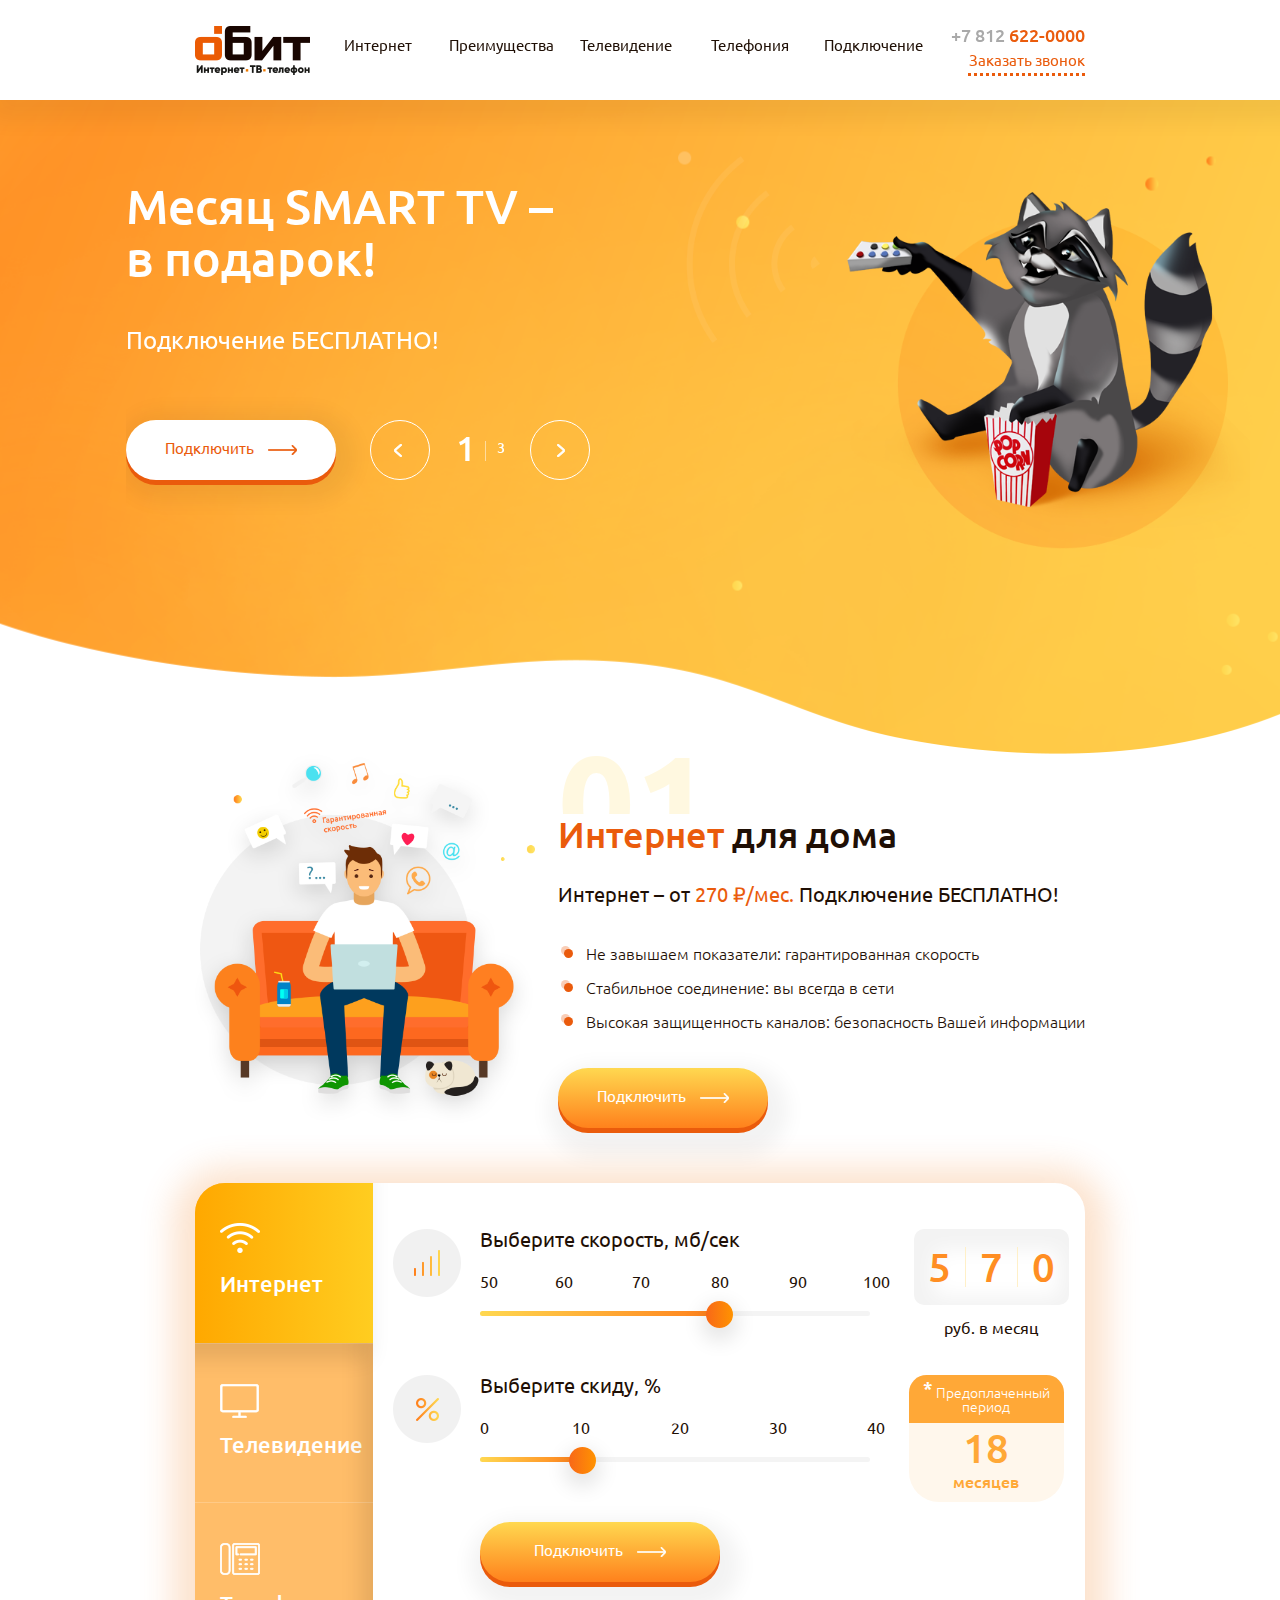
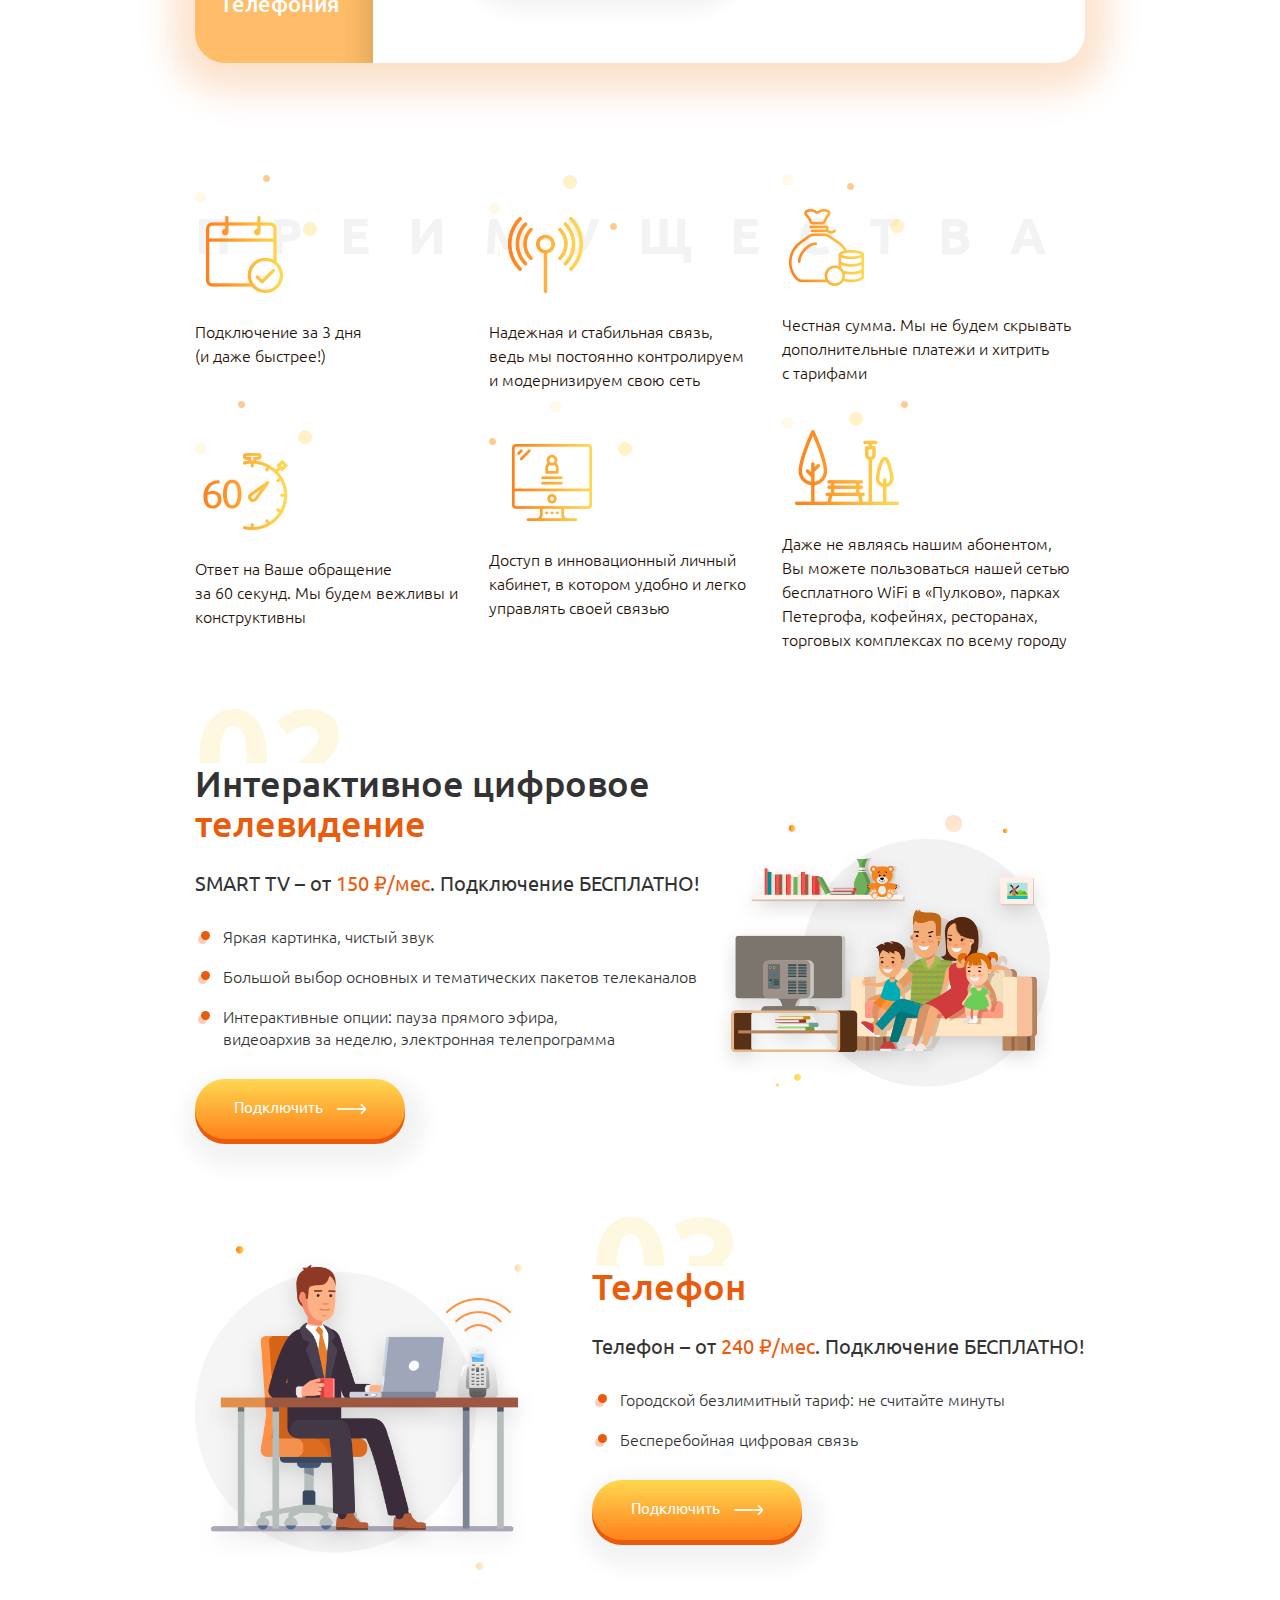
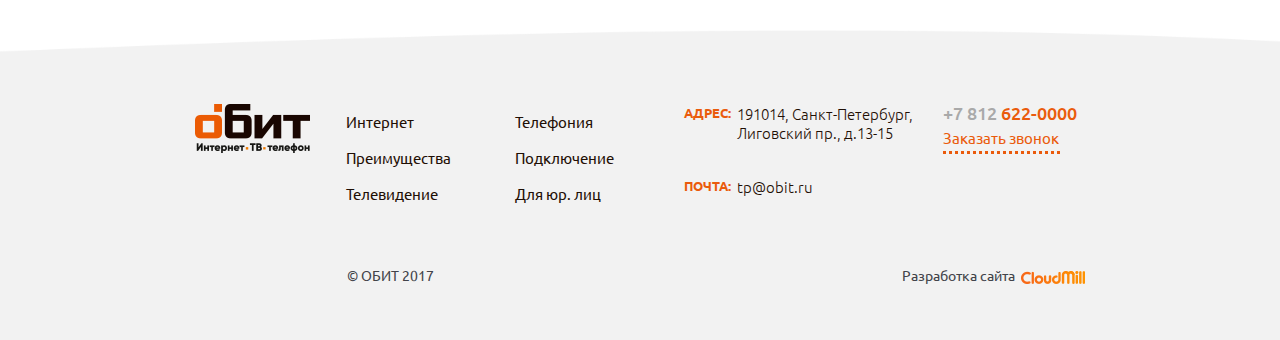
==== commit 5c8ae4af: "Add files via upload" ====
--- a/index.html
+++ b/index.html
@@ -55,6 +55,7 @@
 					<a href="tel:+78126220000"><span>+7 812</span> 622-0000</a>
 					<a href="#">Заказать звонок</a>
 				</div>
+				<div class="burger"></div>
 				<div class="clearfix"></div>
 			</div>
 		</header>
@@ -121,15 +122,12 @@
 			</section>
 			<section class="internet_home">
 				<div class="inner">
-					<div class="left_cnt">
-						<img src="img/serfing.png" alt="">
-					</div>
 					<div class="right_cnt">
 						<h2>
 							<span>Интернет</span> для дома
 						</h2>
 						<div class="sub_title">
-							Интернет – от <span>270 ₽/мес.</span> Подключение бесплатно!
+							Интернет – от <span>270 ₽/мес.</span> Подключение БЕСПЛАТНО!
 						</div>
 						<ul>
 							<li>Не завышаем показатели: гарантированная скорость</li>
@@ -137,6 +135,9 @@
 							<li>Высокая защищенность каналов: безопасность Вашей информации </li>
 						</ul>
 						<a href="#">Подключить<img src="img/white_arr.png" alt=""></a>
+					</div>
+					<div class="left_cnt">
+						<img src="img/serfing.png" alt="">
 					</div>
 					<div class="clearfix"></div>
 				</div>
@@ -147,6 +148,7 @@
 						<a class="active" href="#">Интернет</a>
 						<a href="#">Телевидение</a>
 						<a href="#">Телефония</a>
+						<div class="clearfix"></div>
 					</div>
 					<div class="right_cnt">
 						<div class="tab active">
@@ -191,7 +193,7 @@
 										<span>40</span>
 									</div>
 									<div class="percent_scale"></div>
-									<a href="#">Подключить<img src="img/white_arr.png" alt=""></a>
+									<a class="connect" href="#">Подключить<img src="img/white_arr.png" alt=""></a>
 								</div>
 								<div class="calend">
 									<div class="top_cnt">
@@ -423,7 +425,7 @@
 					<div class="left_cnt">
 						<h2>Интерактивное цифровое <span>телевидение</span></h2>
 						<div class="sub_title">
-							SMART TV – от <span>150 ₽/мес</span>. Подключение бесплатно!
+							SMART TV – от <span>150 ₽/мес</span>. Подключение БЕСПЛАТНО!
 						</div>
 						<ul>
 							<li>
@@ -446,18 +448,19 @@
 			</section>
 			<section class="promo_phone">
 				<div class="inner">
-					<div class="left_cnt">
-						<img src="img/job.png" alt="">
-					</div>
 					<div class="right_cnt">
 						<h2>Телефон</h2>
-						<div class="sub_title">Телефон – от <span>240 ₽/мес</span>. Подключение бесплатно!</div>
+						<div class="sub_title">Телефон – от <span>240 ₽/мес</span>. Подключение БЕСПЛАТНО!</div>
 						<ul>
 							<li>Городской безлимитный тариф: не считайте минуты</li>
 							<li>Бесперебойная цифровая связь</li>
 						</ul>
 						<a href="#">Подключить<img src="img/white_arr.png" alt=""></a>
 					</div>
+					<div class="left_cnt">
+						<img src="img/job.png" alt="">
+					</div>
+					<div class="clearfix"></div>
 				</div>
 			</section>
 		</main>
--- a/css/style.css
+++ b/css/style.css
@@ -115,6 +115,61 @@
   right: 0;
   border-bottom: 3px dotted #ea5b0c;
 }
+.wrapper header .inner .burger {
+  width: 36px;
+  height: 13px;
+  position: absolute;
+  right: 20px;
+  top: 36px;
+  cursor: pointer;
+  display: none;
+}
+.wrapper header .inner .burger:before {
+  content: '';
+  position: absolute;
+  height: 3px;
+  width: 100%;
+  top: 0;
+  left: 0;
+  background-color: #ffad36;
+  -webkit-transform: rotate(0deg);
+      -ms-transform: rotate(0deg);
+          transform: rotate(0deg);
+  -webkit-transition: top 0.3s, -webkit-transform 0.3s;
+  transition: top 0.3s, -webkit-transform 0.3s;
+  -o-transition: transform 0.3s, top 0.3s;
+  transition: transform 0.3s, top 0.3s;
+  transition: transform 0.3s, top 0.3s, -webkit-transform 0.3s;
+}
+.wrapper header .inner .burger:after {
+  content: '';
+  position: absolute;
+  height: 3px;
+  width: 100%;
+  bottom: 0;
+  left: 0;
+  background-color: #ffad36;
+  -webkit-transform: rotate(0deg);
+      -ms-transform: rotate(0deg);
+          transform: rotate(0deg);
+  -webkit-transition: bottom 0.3s, -webkit-transform 0.3s;
+  transition: bottom 0.3s, -webkit-transform 0.3s;
+  -o-transition: transform 0.3s, bottom 0.3s;
+  transition: transform 0.3s, bottom 0.3s;
+  transition: transform 0.3s, bottom 0.3s, -webkit-transform 0.3s;
+}
+.wrapper header .inner .burger.active:before {
+  -webkit-transform: rotate(45deg);
+      -ms-transform: rotate(45deg);
+          transform: rotate(45deg);
+  top: 5px;
+}
+.wrapper header .inner .burger.active:after {
+  -webkit-transform: rotate(-45deg);
+      -ms-transform: rotate(-45deg);
+          transform: rotate(-45deg);
+  bottom: 5px;
+}
 .wrapper main {
   position: relative;
   z-index: 1;
@@ -125,9 +180,10 @@
 .wrapper main .main_slider .slides_count {
   position: absolute;
   top: 455px;
-  left: 688px;
+  left: 50%;
   z-index: 10;
   color: #fff;
+  margin-left: -265px;
 }
 .wrapper main .main_slider .slides_count span {
   display: inline-block;
@@ -288,15 +344,13 @@
   margin: 0 auto 55px;
 }
 .wrapper main .internet_home .inner .left_cnt {
-  display: inline-block;
-  vertical-align: middle;
+  float: left;
 }
 .wrapper main .internet_home .inner .right_cnt {
-  position: relative;
-  display: inline-block;
-  vertical-align: middle;
+  float: right;
+  position: relative;
   color: #1f0f05;
-  margin-left: 130px;
+  margin-top: 130px;
   background-color: #fff;
 }
 .wrapper main .internet_home .inner .right_cnt:before {
@@ -1316,14 +1370,15 @@
   width: 1240px;
   margin: 0 auto 60px;
 }
-.wrapper main .promo_phone .inner .right_cnt,
 .wrapper main .promo_phone .inner .left_cnt {
-  display: inline-block;
+  float: left;
 }
 .wrapper main .promo_phone .inner .right_cnt {
   position: relative;
   background-color: #fff;
   margin-left: 130px;
+  margin-top: 100px;
+  float: right;
 }
 .wrapper main .promo_phone .inner .right_cnt:before {
   content: '03';
--- a/css/media.css
+++ b/css/media.css
@@ -41,10 +41,15 @@
   }
   .wrapper main .main_slider .slides_count {
     left: 456px;
+    top: 437px;
+    margin-left: 0;
   }
   .wrapper main .main_slider .inner {
     width: 100%;
     padding: 180px 30px 0 126px;
+  }
+  .wrapper main .main_slider .inner .slick-arrow {
+    bottom: 274px;
   }
   .wrapper main .main_slider .inner .slider .left_cnt .title {
     font: 500 48px/52px "Ubuntu", Tahoma, sans-serif !important;
@@ -70,9 +75,842 @@
     width: 890px;
   }
   .wrapper main .internet_home .inner .left_cnt {
+    width: 340px;
+  }
+  .wrapper main .internet_home .inner .left_cnt img {
+    width: 100%;
+  }
+  .wrapper main .internet_home .inner .right_cnt {
+    margin-top: 60px;
+    margin-left: 10px;
+  }
+  .wrapper main .internet_home .inner .right_cnt h2 {
+    font: 500 36px/40px "Ubuntu", Tahoma, sans-serif;
+  }
+  .wrapper main .promo_smart .inner {
+    width: 890px;
+  }
+  .wrapper main .promo_smart .inner .left_cnt h2 {
+    font: 500 36px/40px "Ubuntu", Tahoma, sans-serif;
+  }
+  .wrapper main .promo_smart .inner .right_cnt {
+    width: 340px;
+    margin-left: 10px;
+  }
+  .wrapper main .promo_smart .inner .right_cnt img {
+    width: 100%;
+  }
+  .wrapper main .promo_phone .inner {
+    width: 890px;
+  }
+  .wrapper main .promo_phone .inner .left_cnt {
+    width: 340px;
+    vertical-align: top;
+  }
+  .wrapper main .promo_phone .inner .left_cnt img {
+    width: 100%;
+  }
+  .wrapper main .promo_phone .inner .right_cnt {
+    margin-left: 10px;
+    margin-top: 20px;
+  }
+  .wrapper main .promo_phone .inner .right_cnt h2 {
+    font: 500 36px/40px "Ubuntu", Tahoma, sans-serif;
+  }
+  .wrapper main .calculator .inner {
+    width: 890px;
+  }
+  .wrapper main .calculator .inner .left_cnt {
+    width: 20%;
+  }
+  .wrapper main .calculator .inner .right_cnt {
+    width: 80%;
+  }
+  .wrapper main .calculator .inner .right_cnt .tab:nth-child(1) .line:nth-child(1) .scale .num_scale span:nth-child(2) {
+    margin-left: 53px;
+  }
+  .wrapper main .calculator .inner .right_cnt .tab:nth-child(1) .line:nth-child(1) .scale .num_scale span:nth-child(3) {
+    margin-left: 55px;
+  }
+  .wrapper main .calculator .inner .right_cnt .tab:nth-child(1) .line:nth-child(1) .scale .num_scale span:nth-child(4) {
+    margin-left: 57px;
+  }
+  .wrapper main .calculator .inner .right_cnt .tab:nth-child(1) .line:nth-child(1) .scale .num_scale span:nth-child(5) {
+    margin-left: 56px;
+  }
+  .wrapper main .calculator .inner .right_cnt .tab:nth-child(1) .line:nth-child(1) .scale .num_scale span:nth-child(6) {
+    margin-left: 52px;
+  }
+  .wrapper main .calculator .inner .right_cnt .tab:nth-child(1) .line:nth-child(1) .scale .speed_scale {
+    width: 390px;
+  }
+  .wrapper main .calculator .inner .right_cnt .tab:nth-child(1) .line:nth-child(1) .cost {
+    margin-left: 20px;
+  }
+  .wrapper main .calculator .inner .right_cnt .tab:nth-child(1) .line:nth-child(1) .cost .numbers {
+    font: 500 40px/40px "Ubuntu", Tahoma, sans-serif;
+    padding: 18px 0;
+  }
+  .wrapper main .calculator .inner .right_cnt .tab:nth-child(1) .line:nth-child(1) .cost .numbers span {
+    padding: 0 14px;
+  }
+  .wrapper main .calculator .inner .right_cnt .tab:nth-child(1) .line:nth-child(2) .scale .percent_scale {
+    width: 390px;
+  }
+  .wrapper main .calculator .inner .right_cnt .tab:nth-child(1) .line:nth-child(2) .scale .num_scale span:nth-child(2) {
+    margin-left: 79px;
+  }
+  .wrapper main .calculator .inner .right_cnt .tab:nth-child(1) .line:nth-child(2) .scale .num_scale span:nth-child(3) {
+    margin-left: 77px;
+  }
+  .wrapper main .calculator .inner .right_cnt .tab:nth-child(1) .line:nth-child(2) .scale .num_scale span:nth-child(4) {
+    margin-left: 76px;
+  }
+  .wrapper main .calculator .inner .right_cnt .tab:nth-child(1) .line:nth-child(2) .scale .num_scale span:nth-child(5) {
+    margin-left: 76px;
+  }
+  .wrapper main .calculator .inner .right_cnt .tab:nth-child(1) .line:nth-child(2) .calend {
+    margin-left: 20px;
+    width: 155px;
+  }
+  .wrapper main .calculator .inner .right_cnt .tab:nth-child(1) .line:nth-child(2) .calend .top_cnt {
+    padding: 10px;
+  }
+  .wrapper main .calculator .inner .right_cnt .tab:nth-child(1) .line:nth-child(2) .calend .bot_cnt {
+    padding: 0 0 13px;
+    font: 500 40px/50px "Ubuntu", Tahoma, sans-serif;
+  }
+  .wrapper main .calculator .inner .right_cnt .tab:nth-child(2) .line:nth-child(1) .scale .num_scale span:nth-child(2) {
+    margin-left: 71px;
+  }
+  .wrapper main .calculator .inner .right_cnt .tab:nth-child(2) .line:nth-child(1) .scale .num_scale span:nth-child(3) {
+    margin-left: 70px;
+  }
+  .wrapper main .calculator .inner .right_cnt .tab:nth-child(2) .line:nth-child(1) .scale .num_scale span:nth-child(4) {
+    margin-left: 67px;
+  }
+  .wrapper main .calculator .inner .right_cnt .tab:nth-child(2) .line:nth-child(1) .scale .num_scale span:nth-child(5) {
+    margin-left: 67px;
+  }
+  .wrapper main .calculator .inner .right_cnt .tab:nth-child(2) .line:nth-child(1) .scale .channels_scale {
+    width: 390px;
+  }
+  .wrapper main .calculator .inner .right_cnt .tab:nth-child(2) .line:nth-child(1) .cost {
+    margin-left: 20px;
+  }
+  .wrapper main .calculator .inner .right_cnt .tab:nth-child(2) .line:nth-child(1) .cost .numbers {
+    font: 500 40px/40px "Ubuntu", Tahoma, sans-serif;
+    padding: 18px 0;
+  }
+  .wrapper main .calculator .inner .right_cnt .tab:nth-child(2) .line:nth-child(1) .cost .numbers span {
+    padding: 0 14px;
+  }
+  .wrapper main .calculator .inner .right_cnt .tab:nth-child(2) .line:nth-child(2) {
+    margin-top: 0;
+  }
+  .wrapper main .calculator .inner .right_cnt .tab:nth-child(2) .line:nth-child(2) .scale {
+    width: 580px;
+  }
+  .wrapper main .calculator .inner .right_cnt .tab:nth-child(2) .line:nth-child(2) .scale .title {
+    margin-bottom: 14px;
+  }
+  .wrapper main .calculator .inner .right_cnt .tab:nth-child(2) .line:nth-child(2) .scale .cols .col {
+    margin-top: -12px;
+  }
+  .wrapper main .calculator .inner .right_cnt .tab:nth-child(2) .line:nth-child(2) .scale .cols .col:nth-child(1) a {
+    position: absolute;
+    left: 24px;
+    bottom: 123px;
+    width: 160px;
+  }
+  .wrapper main .calculator .inner .right_cnt .tab:nth-child(2) .line:nth-child(2) .scale .cols .col:nth-child(4) {
+    width: 468px;
+    padding: 10px 20px;
+    margin-left: 100px;
+  }
+  .wrapper main .calculator .inner .right_cnt .tab:nth-child(2) .line:nth-child(2) .scale .cols .col:nth-child(4) .left_side {
+    float: none;
+  }
+  .wrapper main .calculator .inner .right_cnt .tab:nth-child(2) .line:nth-child(2) .scale .cols .col:nth-child(4) .left_side .s_title {
+    font: 400 16px/16px "Ubuntu", Tahoma, sans-serif;
+    margin-bottom: 10px;
+    display: inline-block;
+  }
+  .wrapper main .calculator .inner .right_cnt .tab:nth-child(2) .line:nth-child(2) .scale .cols .col:nth-child(4) .left_side .bot_cnt {
+    margin-left: 10px;
+    display: inline-block;
+    font: 400 16px/22px "Ubuntu", Tahoma, sans-serif;
+  }
+  .wrapper main .calculator .inner .right_cnt .tab:nth-child(2) .line:nth-child(2) .scale .cols .col:nth-child(4) .left_side .bot_cnt a {
+    display: inline-block;
+    margin-left: 10px;
+  }
+  .wrapper main .calculator .inner .right_cnt .tab:nth-child(2) .line:nth-child(2) .scale .cols .col:nth-child(4) .right_side {
+    float: none;
+  }
+  .wrapper main .calculator .inner .right_cnt .tab:nth-child(2) .line:nth-child(2) .scale .cols .col:nth-child(4) .right_side .col_i {
+    float: none;
+    display: inline-block;
+  }
+  .wrapper main .calculator .inner .right_cnt .tab:nth-child(2) .line:nth-child(2) .scale .cols .col:nth-child(4) .right_side .col_i:nth-child(2) {
+    margin-left: 0;
+  }
+  .wrapper main .calculator .inner .right_cnt .tab:nth-child(2) .line:nth-child(2) .scale .cols .col:nth-child(4) .right_side .col_i .item {
+    display: inline-block;
+    margin-left: 10px;
+  }
+  .wrapper main .calculator .inner .right_cnt .tab:nth-child(2) .line:nth-child(2) .scale .cols .col:nth-child(4) .right_side .col_i .item:nth-child(1) {
+    margin-left: 0;
+  }
+  .wrapper main .calculator .inner .right_cnt .tab:nth-child(2) .line:nth-child(2) .scale .cols .col .check {
+    margin: 12px 0;
+  }
+  .wrapper main .calculator .inner .right_cnt .tab:nth-child(3) .line:nth-child(1) .title_wide {
+    margin-bottom: 20px;
+  }
+  .wrapper main .calculator .inner .right_cnt .tab:nth-child(3) .line:nth-child(1) .scale .num_scale span:nth-child(2) {
+    margin-left: 71px;
+  }
+  .wrapper main .calculator .inner .right_cnt .tab:nth-child(3) .line:nth-child(1) .scale .num_scale span:nth-child(3) {
+    margin-left: 70px;
+  }
+  .wrapper main .calculator .inner .right_cnt .tab:nth-child(3) .line:nth-child(1) .scale .num_scale span:nth-child(4) {
+    margin-left: 67px;
+  }
+  .wrapper main .calculator .inner .right_cnt .tab:nth-child(3) .line:nth-child(1) .scale .num_scale span:nth-child(5) {
+    margin-left: 67px;
+  }
+  .wrapper main .calculator .inner .right_cnt .tab:nth-child(3) .line:nth-child(1) .scale .percent_scale_phone {
+    width: 390px;
+  }
+  .wrapper main .calculator .inner .right_cnt .tab:nth-child(3) .line:nth-child(1) .cost {
+    margin-left: 20px;
+    margin-top: 0;
+  }
+  .wrapper main .calculator .inner .right_cnt .tab:nth-child(3) .line:nth-child(1) .cost .numbers {
+    font: 500 40px/40px "Ubuntu", Tahoma, sans-serif;
+    padding: 18px 0;
+  }
+  .wrapper main .calculator .inner .right_cnt .tab:nth-child(3) .line:nth-child(1) .cost .numbers span {
+    padding: 0 14px;
+  }
+  .wrapper main .calculator .inner .right_cnt .tab:nth-child(3) .line:nth-child(2) {
+    margin-top: 0;
+  }
+  .wrapper main .calculator .inner .right_cnt .tab:nth-child(3) .line:nth-child(2) .scale {
+    width: 580px;
+  }
+  .wrapper main .calculator .inner .right_cnt .tab:nth-child(3) .line:nth-child(2) .scale .title {
+    margin-bottom: 14px;
+  }
+  .wrapper main .calculator .inner .right_cnt .tab:nth-child(3) .line:nth-child(2) .scale .cols .col {
+    margin-top: -12px;
+  }
+  .wrapper main .calculator .inner .right_cnt .tab:nth-child(3) .line:nth-child(2) .scale .cols .col:nth-child(1) a {
+    position: absolute;
+    left: 24px;
+    bottom: 123px;
+    width: 160px;
+  }
+  .wrapper main .calculator .inner .right_cnt .tab:nth-child(3) .line:nth-child(2) .scale .cols .col:nth-child(4) {
+    width: 468px;
+    padding: 10px 20px;
+    margin-left: 100px;
+  }
+  .wrapper main .calculator .inner .right_cnt .tab:nth-child(3) .line:nth-child(2) .scale .cols .col:nth-child(4) .left_side {
+    float: none;
+  }
+  .wrapper main .calculator .inner .right_cnt .tab:nth-child(3) .line:nth-child(2) .scale .cols .col:nth-child(4) .left_side .s_title {
+    font: 400 16px/16px "Ubuntu", Tahoma, sans-serif;
+    margin-bottom: 10px;
+    display: inline-block;
+  }
+  .wrapper main .calculator .inner .right_cnt .tab:nth-child(3) .line:nth-child(2) .scale .cols .col:nth-child(4) .left_side .bot_cnt {
+    margin-left: 10px;
+    display: inline-block;
+    font: 400 16px/22px "Ubuntu", Tahoma, sans-serif;
+  }
+  .wrapper main .calculator .inner .right_cnt .tab:nth-child(3) .line:nth-child(2) .scale .cols .col:nth-child(4) .left_side .bot_cnt a {
+    display: inline-block;
+    margin-left: 10px;
+  }
+  .wrapper main .calculator .inner .right_cnt .tab:nth-child(3) .line:nth-child(2) .scale .cols .col:nth-child(4) .right_side {
+    float: none;
+  }
+  .wrapper main .calculator .inner .right_cnt .tab:nth-child(3) .line:nth-child(2) .scale .cols .col:nth-child(4) .right_side .col_i {
+    float: none;
+    display: inline-block;
+  }
+  .wrapper main .calculator .inner .right_cnt .tab:nth-child(3) .line:nth-child(2) .scale .cols .col:nth-child(4) .right_side .col_i:nth-child(2) {
+    margin-left: 0;
+  }
+  .wrapper main .calculator .inner .right_cnt .tab:nth-child(3) .line:nth-child(2) .scale .cols .col:nth-child(4) .right_side .col_i .item {
+    display: inline-block;
+    margin-left: 10px;
+  }
+  .wrapper main .calculator .inner .right_cnt .tab:nth-child(3) .line:nth-child(2) .scale .cols .col:nth-child(4) .right_side .col_i .item:nth-child(1) {
+    margin-left: 0;
+  }
+  .wrapper main .calculator .inner .right_cnt .tab:nth-child(3) .line:nth-child(2) .scale .cols .col .check {
+    margin: 12px 0;
+  }
+  .wrapper main .advantages .inner {
+    width: 890px;
+  }
+  .wrapper main .advantages .inner h2 {
+    font: 700 50px/50px "Ubuntu", Tahoma, sans-serif;
+  }
+  .wrapper main .advantages .inner .items {
+    width: 890px;
+  }
+  .wrapper footer .inner {
+    width: 890px;
+  }
+  .wrapper footer .inner .top_cnt .col:nth-child(2) {
+    width: 38%;
+  }
+  .wrapper footer .inner .top_cnt .col:nth-child(2) .sub:nth-child(2) {
+    margin-left: 60px;
+  }
+  .wrapper footer .inner .top_cnt .col:nth-child(3) {
+    width: 29%;
+  }
+  .wrapper footer .inner .top_cnt .col:nth-child(4) {
+    width: 16%;
+  }
+  .wrapper footer .inner .bot_cnt {
+    padding-left: 152px;
+  }
+}
+@media only screen and (max-width: 1025px) {
+  .wrapper {
+    min-width: 769px;
+  }
+  .wrapper header .inner {
+    width: 100%;
+    padding: 20px;
+  }
+  .wrapper header .inner .logo {
+    position: relative;
+    z-index: 1;
+  }
+  .wrapper header .inner nav {
+    display: none;
+    position: absolute;
+    width: 100%;
+    background-color: #fff;
+    left: 0;
+    top: 0;
+    margin-left: 0;
+    padding: 86px 0 100px;
+  }
+  .wrapper header .inner nav.active {
+    display: block;
+  }
+  .wrapper header .inner nav a {
+    display: table;
+    margin: 0 auto;
+  }
+  .wrapper header .inner nav a:after {
+    display: none;
+  }
+  .wrapper header .inner .phone {
+    display: none;
+    float: none;
+    position: absolute;
+    bottom: -246px;
+    left: 50%;
+    margin-left: -66px;
+  }
+  .wrapper header .inner .phone.active {
+    display: block;
+  }
+  .wrapper header .inner .burger {
+    display: block;
+  }
+  .wrapper main .main_slider .slides_count {
+    left: auto;
+    right: 87px;
+    top: 330px;
+  }
+  .wrapper main .main_slider .inner {
+    padding: 130px 15px 0;
+  }
+  .wrapper main .main_slider .inner .slick-arrow {
+    bottom: 384px;
+  }
+  .wrapper main .main_slider .inner .slick-arrow.slick-next {
+    left: auto;
+    right: 15px;
+  }
+  .wrapper main .main_slider .inner .slick-arrow.slick-prev {
+    left: auto;
+    right: 145px;
+  }
+  .wrapper main .main_slider .inner .slider .left_cnt .sub_title {
+    margin-top: 18px;
+  }
+  .wrapper main .main_slider .inner .slider .left_cnt .bot {
+    bottom: 310px;
+  }
+  .wrapper main .main_slider .inner .slider .right_cnt {
     width: 400px;
-  }
-  .wrapper main .internet_home .inner .left_cnt img {
-    width: 100%;
+    top: auto;
+    bottom: 40px;
+    right: 50%;
+    margin-right: -200px;
+  }
+  .wrapper main .main_slider .inner .slider .right_cnt.second {
+    width: 340px;
+    top: auto;
+    bottom: -30px;
+    right: 50%;
+    margin-right: -200px;
+  }
+  .wrapper main .main_slider .inner .slider .right_cnt.third {
+    width: 340px;
+    top: auto;
+    bottom: -30px;
+    right: 50%;
+    margin-right: -200px;
+  }
+  .wrapper main .internet_home .inner,
+  .wrapper main .promo_phone .inner {
+    width: 100%;
+    margin: 0;
+  }
+  .wrapper main .internet_home .inner .left_cnt,
+  .wrapper main .promo_phone .inner .left_cnt,
+  .wrapper main .internet_home .inner .right_cnt,
+  .wrapper main .promo_phone .inner .right_cnt {
+    float: none;
+  }
+  .wrapper main .internet_home .inner .left_cnt,
+  .wrapper main .promo_phone .inner .left_cnt {
+    margin: 0 auto;
+  }
+  .wrapper main .calculator .inner {
+    width: 100%;
+  }
+  .wrapper main .calculator .inner .left_cnt {
+    float: none;
+    width: 100%;
+  }
+  .wrapper main .calculator .inner .left_cnt a {
+    width: 33%;
+    float: left;
+  }
+  .wrapper main .calculator .inner .left_cnt a.active {
+    -webkit-box-shadow: 0px -22px 33px 33px rgba(4, 4, 4, 0.1);
+            box-shadow: 0px -22px 33px 33px rgba(4, 4, 4, 0.1);
+  }
+  .wrapper main .calculator .inner .left_cnt a:nth-child(2) {
+    width: 34%;
+  }
+  .wrapper main .calculator .inner .right_cnt {
+    float: none;
+    width: 100%;
+  }
+  .wrapper main .calculator .inner .right_cnt .tab:nth-child(1) .line:nth-child(1) {
+    position: relative;
+  }
+  .wrapper main .calculator .inner .right_cnt .tab:nth-child(1) .line:nth-child(1) .cost {
+    position: absolute;
+    right: 60px;
+  }
+  .wrapper main .calculator .inner .right_cnt .tab:nth-child(1) .line:nth-child(2) {
+    position: relative;
+  }
+  .wrapper main .calculator .inner .right_cnt .tab:nth-child(1) .line:nth-child(2) .calend {
+    position: absolute;
+    right: 60px;
+  }
+  .wrapper main .advantages .inner {
+    padding-top: 60px;
+    width: 100%;
+  }
+  .wrapper main .advantages .inner h2 {
+    font: 700 40px/40px "Ubuntu", Tahoma, sans-serif;
+    letter-spacing: 20px;
+    color: #e2e2e2;
+    left: 50%;
+    margin-left: -292px;
+  }
+  .wrapper main .advantages .inner .items {
+    width: 100%;
+  }
+  .wrapper main .advantages .inner .items .item {
+    width: 50%;
+    text-align: center;
+  }
+  .wrapper main .advantages .inner .items .item .txt {
+    margin: 26px auto 0;
+  }
+  .wrapper main .promo_smart .inner {
+    width: 100%;
+  }
+  .wrapper main .promo_smart .inner .left_cnt,
+  .wrapper main .promo_smart .inner .right_cnt {
+    display: block;
+  }
+  .wrapper main .promo_smart .inner .left_cnt {
+    margin-left: 15px;
+  }
+  .wrapper main .promo_smart .inner .right_cnt {
+    margin: 30px auto 70px;
+  }
+  .wrapper footer .inner {
+    width: 100%;
+    padding-left: 15px;
+    padding-right: 15px;
   }
 }
+@media only screen and (max-width: 768px) {
+  .wrapper {
+    min-width: 320px;
+  }
+  .wrapper header .inner {
+    padding: 12px 15px;
+  }
+  .wrapper header .inner .logo img {
+    height: 30px;
+  }
+  .wrapper header .inner nav {
+    padding: 70px 0 150px;
+  }
+  .wrapper header .inner nav a {
+    font: 400 20px/20px "Ubuntu", Tahoma, sans-serif;
+  }
+  .wrapper header .inner .phone {
+    bottom: -330px;
+  }
+  .wrapper header .inner .burger {
+    right: 16px;
+    top: 20px;
+  }
+  .wrapper main .main_slider .slides_count {
+    display: none;
+  }
+  .wrapper main .main_slider .inner .slick-arrow {
+    width: 50px;
+    height: 50px;
+    bottom: 467px;
+  }
+  .wrapper main .main_slider .inner .slick-arrow.slick-prev {
+    right: 70px;
+  }
+  .wrapper main .main_slider .inner .slider .left_cnt .title {
+    font: 500 25px/25px "Ubuntu", Tahoma, sans-serif !important;
+  }
+  .wrapper main .main_slider .inner .slider .left_cnt .sub_title {
+    font: 400 16px/16px "Ubuntu", Tahoma, sans-serif;
+  }
+  .wrapper main .main_slider .inner .slider .left_cnt .bot {
+    bottom: 390px;
+  }
+  .wrapper main .main_slider .inner .slider .left_cnt .bot .connect {
+    height: 50px;
+    font: 400 15px/48px "Ubuntu", Tahoma, sans-serif;
+    width: 170px;
+  }
+  .wrapper main .main_slider .inner .slider .left_cnt .bot .connect:after {
+    top: 3px;
+  }
+  .wrapper main .main_slider .inner .slider .right_cnt {
+    margin-right: -188px;
+    width: 450px;
+  }
+  .wrapper main .main_slider .inner .slider .right_cnt.second {
+    width: 300px;
+    margin-right: -138px;
+    bottom: 0;
+  }
+  .wrapper main .internet_home .inner .right_cnt {
+    padding-top: 10px;
+  }
+  .wrapper main .internet_home .inner .right_cnt:before {
+    font: 700 90px/90px "Ubuntu", Tahoma, sans-serif;
+    top: -50px;
+  }
+  .wrapper main .internet_home .inner .right_cnt h2 {
+    font: 500 25px/30px "Ubuntu", Tahoma, sans-serif;
+  }
+  .wrapper main .internet_home .inner .right_cnt .sub_title {
+    width: 200px;
+    font: 400 14px/18px "Ubuntu", Tahoma, sans-serif;
+  }
+  .wrapper main .internet_home .inner .right_cnt ul li {
+    font: 300 14px/18px "Ubuntu", Tahoma, sans-serif;
+    margin-bottom: 12px;
+  }
+  .wrapper main .internet_home .inner .right_cnt ul li:last-child {
+    margin-bottom: 0;
+  }
+  .wrapper main .internet_home .inner .right_cnt a {
+    height: 50px;
+    font: 400 15px/48px "Ubuntu", Tahoma, sans-serif;
+    width: 170px;
+  }
+  .wrapper main .internet_home .inner .right_cnt a:after {
+    top: 3px;
+  }
+  .wrapper main .internet_home .inner .left_cnt {
+    width: 290px;
+    margin-top: 30px;
+  }
+  .wrapper main .calculator .inner .left_cnt a {
+    height: 68px;
+    padding: 38px 0 0 0;
+    text-align: center;
+    font: 500 12px/12px "Ubuntu", Tahoma, sans-serif;
+  }
+  .wrapper main .calculator .inner .left_cnt a:nth-child(1):before,
+  .wrapper main .calculator .inner .left_cnt a:nth-child(2):before,
+  .wrapper main .calculator .inner .left_cnt a:nth-child(3):before {
+    -webkit-background-size: contain;
+            background-size: contain;
+    background-repeat: no-repeat;
+    width: 20px;
+    top: 17px;
+    left: 50%;
+    margin-left: -14px;
+  }
+  .wrapper main .calculator .inner .right_cnt {
+    padding-right: 15px;
+    height: 550px;
+  }
+  .wrapper main .calculator .inner .right_cnt .tab:nth-child(1) .line:nth-child(1) {
+    position: static;
+    margin-bottom: 70px;
+  }
+  .wrapper main .calculator .inner .right_cnt .tab:nth-child(1) .line:nth-child(1) img {
+    display: none;
+  }
+  .wrapper main .calculator .inner .right_cnt .tab:nth-child(1) .line:nth-child(1) .scale {
+    width: 100%;
+    margin-left: 0;
+  }
+  .wrapper main .calculator .inner .right_cnt .tab:nth-child(1) .line:nth-child(1) .scale .title {
+    font: 400 16px/16px "Ubuntu", Tahoma, sans-serif;
+    text-align: center;
+  }
+  .wrapper main .calculator .inner .right_cnt .tab:nth-child(1) .line:nth-child(1) .scale .speed_scale {
+    width: 100%;
+  }
+  .wrapper main .calculator .inner .right_cnt .tab:nth-child(1) .line:nth-child(1) .scale .speed_scale .ui-slider-handle {
+    margin-left: -16px;
+  }
+  .wrapper main .calculator .inner .right_cnt .tab:nth-child(1) .line:nth-child(1) .scale .num_scale {
+    height: 22px;
+    margin-bottom: 10px;
+  }
+  .wrapper main .calculator .inner .right_cnt .tab:nth-child(1) .line:nth-child(1) .scale .num_scale span {
+    position: absolute;
+  }
+  .wrapper main .calculator .inner .right_cnt .tab:nth-child(1) .line:nth-child(1) .scale .num_scale span:nth-child(2) {
+    left: 20%;
+    margin-left: -12px;
+  }
+  .wrapper main .calculator .inner .right_cnt .tab:nth-child(1) .line:nth-child(1) .scale .num_scale span:nth-child(3) {
+    left: 40%;
+    margin-left: -12px;
+  }
+  .wrapper main .calculator .inner .right_cnt .tab:nth-child(1) .line:nth-child(1) .scale .num_scale span:nth-child(4) {
+    left: 60%;
+    margin-left: -12px;
+  }
+  .wrapper main .calculator .inner .right_cnt .tab:nth-child(1) .line:nth-child(1) .scale .num_scale span:nth-child(5) {
+    left: 80%;
+    margin-left: -12px;
+  }
+  .wrapper main .calculator .inner .right_cnt .tab:nth-child(1) .line:nth-child(1) .scale .num_scale span:first-child {
+    left: 0;
+    margin-left: -12px;
+  }
+  .wrapper main .calculator .inner .right_cnt .tab:nth-child(1) .line:nth-child(1) .scale .num_scale span:last-child {
+    margin: 0;
+    left: 100%;
+    margin-left: -16px;
+  }
+  .wrapper main .calculator .inner .right_cnt .tab:nth-child(1) .line:nth-child(1) .cost {
+    position: absolute;
+    z-index: 1;
+    bottom: 100px;
+    left: 0;
+    width: 137px;
+  }
+  .wrapper main .calculator .inner .right_cnt .tab:nth-child(1) .line:nth-child(1) .cost .numbers span {
+    padding: 0 11px;
+  }
+  .wrapper main .calculator .inner .right_cnt .tab:nth-child(1) .line:nth-child(2) {
+    position: static;
+    margin-top: 0px;
+  }
+  .wrapper main .calculator .inner .right_cnt .tab:nth-child(1) .line:nth-child(2) img {
+    display: none;
+  }
+  .wrapper main .calculator .inner .right_cnt .tab:nth-child(1) .line:nth-child(2) .scale {
+    width: 100%;
+    margin-left: 0;
+  }
+  .wrapper main .calculator .inner .right_cnt .tab:nth-child(1) .line:nth-child(2) .scale .title {
+    font: 400 16px/16px "Ubuntu", Tahoma, sans-serif;
+  }
+  .wrapper main .calculator .inner .right_cnt .tab:nth-child(1) .line:nth-child(2) .scale .percent_scale {
+    width: 100%;
+  }
+  .wrapper main .calculator .inner .right_cnt .tab:nth-child(1) .line:nth-child(2) .scale .percent_scale .ui-slider-handle {
+    margin-left: -16px;
+  }
+  .wrapper main .calculator .inner .right_cnt .tab:nth-child(1) .line:nth-child(2) .scale .num_scale {
+    height: 22px;
+    margin-bottom: 10px;
+  }
+  .wrapper main .calculator .inner .right_cnt .tab:nth-child(1) .line:nth-child(2) .scale .num_scale span {
+    position: absolute;
+  }
+  .wrapper main .calculator .inner .right_cnt .tab:nth-child(1) .line:nth-child(2) .scale .num_scale span:nth-child(2) {
+    left: 25%;
+    margin-left: -12px;
+  }
+  .wrapper main .calculator .inner .right_cnt .tab:nth-child(1) .line:nth-child(2) .scale .num_scale span:nth-child(3) {
+    left: 50%;
+    margin-left: -12px;
+  }
+  .wrapper main .calculator .inner .right_cnt .tab:nth-child(1) .line:nth-child(2) .scale .num_scale span:nth-child(4) {
+    left: 75%;
+    margin-left: -12px;
+  }
+  .wrapper main .calculator .inner .right_cnt .tab:nth-child(1) .line:nth-child(2) .scale .num_scale span:first-child {
+    left: 0;
+    margin-left: -12px;
+  }
+  .wrapper main .calculator .inner .right_cnt .tab:nth-child(1) .line:nth-child(2) .scale .num_scale span:last-child {
+    margin: 0;
+    left: 100%;
+    margin-left: -16px;
+  }
+  .wrapper main .calculator .inner .right_cnt .tab:nth-child(1) .line:nth-child(2) .scale a {
+    top: 136px;
+    left: 50%;
+    width: 170px;
+    height: 50px;
+    margin-left: -85px;
+    font: 400 15px/48px "Ubuntu", Tahoma, sans-serif;
+  }
+  .wrapper main .calculator .inner .right_cnt .tab:nth-child(1) .line:nth-child(2) .scale a img {
+    display: inline;
+  }
+  .wrapper main .calculator .inner .right_cnt .tab:nth-child(1) .line:nth-child(2) .calend {
+    position: absolute;
+    z-index: 1;
+    bottom: 120px;
+    right: 0;
+    width: 137px;
+  }
+  .wrapper main .calculator .inner .right_cnt .tab:nth-child(1) .line:nth-child(2) .calend .top_cnt {
+    font: 300 12px/12px "Ubuntu", Tahoma, sans-serif;
+  }
+  .wrapper main .calculator .inner .right_cnt .tab:nth-child(1) .line:nth-child(2) .calend .top_cnt sup {
+    font-size: 16px;
+  }
+  .wrapper main .advantages .inner h2 {
+    font: 700 28px/38px "Ubuntu", Tahoma, sans-serif;
+    letter-spacing: 6px;
+    margin-left: -150px;
+  }
+  .wrapper main .advantages .inner .items .item {
+    width: 100%;
+  }
+  .wrapper main .promo_smart .inner .left_cnt {
+    padding-top: 10px;
+  }
+  .wrapper main .promo_smart .inner .left_cnt:before {
+    font: 700 90px/90px "Ubuntu", Tahoma, sans-serif;
+    top: -50px;
+  }
+  .wrapper main .promo_smart .inner .left_cnt h2 {
+    font: 500 25px/30px "Ubuntu", Tahoma, sans-serif;
+  }
+  .wrapper main .promo_smart .inner .left_cnt .sub_title {
+    width: 200px;
+    font: 400 14px/18px "Ubuntu", Tahoma, sans-serif;
+  }
+  .wrapper main .promo_smart .inner .left_cnt ul li {
+    font: 300 14px/18px "Ubuntu", Tahoma, sans-serif;
+    margin-bottom: 12px;
+  }
+  .wrapper main .promo_smart .inner .left_cnt ul li:last-child {
+    margin-bottom: 0;
+  }
+  .wrapper main .promo_smart .inner .left_cnt a {
+    height: 50px;
+    font: 400 15px/48px "Ubuntu", Tahoma, sans-serif;
+    width: 170px;
+  }
+  .wrapper main .promo_smart .inner .left_cnt a:after {
+    top: 3px;
+  }
+  .wrapper main .promo_smart .inner .right_cnt {
+    width: 290px;
+    margin-top: 30px;
+  }
+  .wrapper main .promo_phone .inner {
+    margin-bottom: 60px;
+  }
+  .wrapper main .promo_phone .inner .right_cnt {
+    padding-top: 10px;
+  }
+  .wrapper main .promo_phone .inner .right_cnt:before {
+    font: 700 90px/90px "Ubuntu", Tahoma, sans-serif;
+    top: -50px;
+  }
+  .wrapper main .promo_phone .inner .right_cnt h2 {
+    font: 500 25px/30px "Ubuntu", Tahoma, sans-serif;
+  }
+  .wrapper main .promo_phone .inner .right_cnt .sub_title {
+    width: 200px;
+    font: 400 14px/18px "Ubuntu", Tahoma, sans-serif;
+  }
+  .wrapper main .promo_phone .inner .right_cnt ul li {
+    font: 300 14px/18px "Ubuntu", Tahoma, sans-serif;
+    margin-bottom: 12px;
+  }
+  .wrapper main .promo_phone .inner .right_cnt ul li:last-child {
+    margin-bottom: 0;
+  }
+  .wrapper main .promo_phone .inner .right_cnt a {
+    height: 50px;
+    font: 400 15px/48px "Ubuntu", Tahoma, sans-serif;
+    width: 170px;
+  }
+  .wrapper main .promo_phone .inner .right_cnt a:after {
+    top: 3px;
+  }
+  .wrapper main .promo_phone .inner .left_cnt {
+    width: 290px;
+    margin-top: 30px;
+  }
+  .wrapper footer .inner .top_cnt .col {
+    float: none;
+  }
+  .wrapper footer .inner .top_cnt .col:nth-child(2) {
+    width: 100%;
+  }
+  .wrapper footer .inner .top_cnt .col:nth-child(3) {
+    margin-top: 50px;
+    width: 100%;
+  }
+  .wrapper footer .inner .top_cnt .col:nth-child(4) {
+    width: 100%;
+  }
+  .wrapper footer .inner .top_cnt .col:nth-child(4) a:nth-child(1) {
+    margin: 56px 0 12px;
+  }
+  .wrapper footer .inner .top_cnt .col:nth-child(4) a:nth-child(2):after {
+    width: auto;
+  }
+  .wrapper footer .inner .bot_cnt {
+    padding-left: 0;
+  }
+}
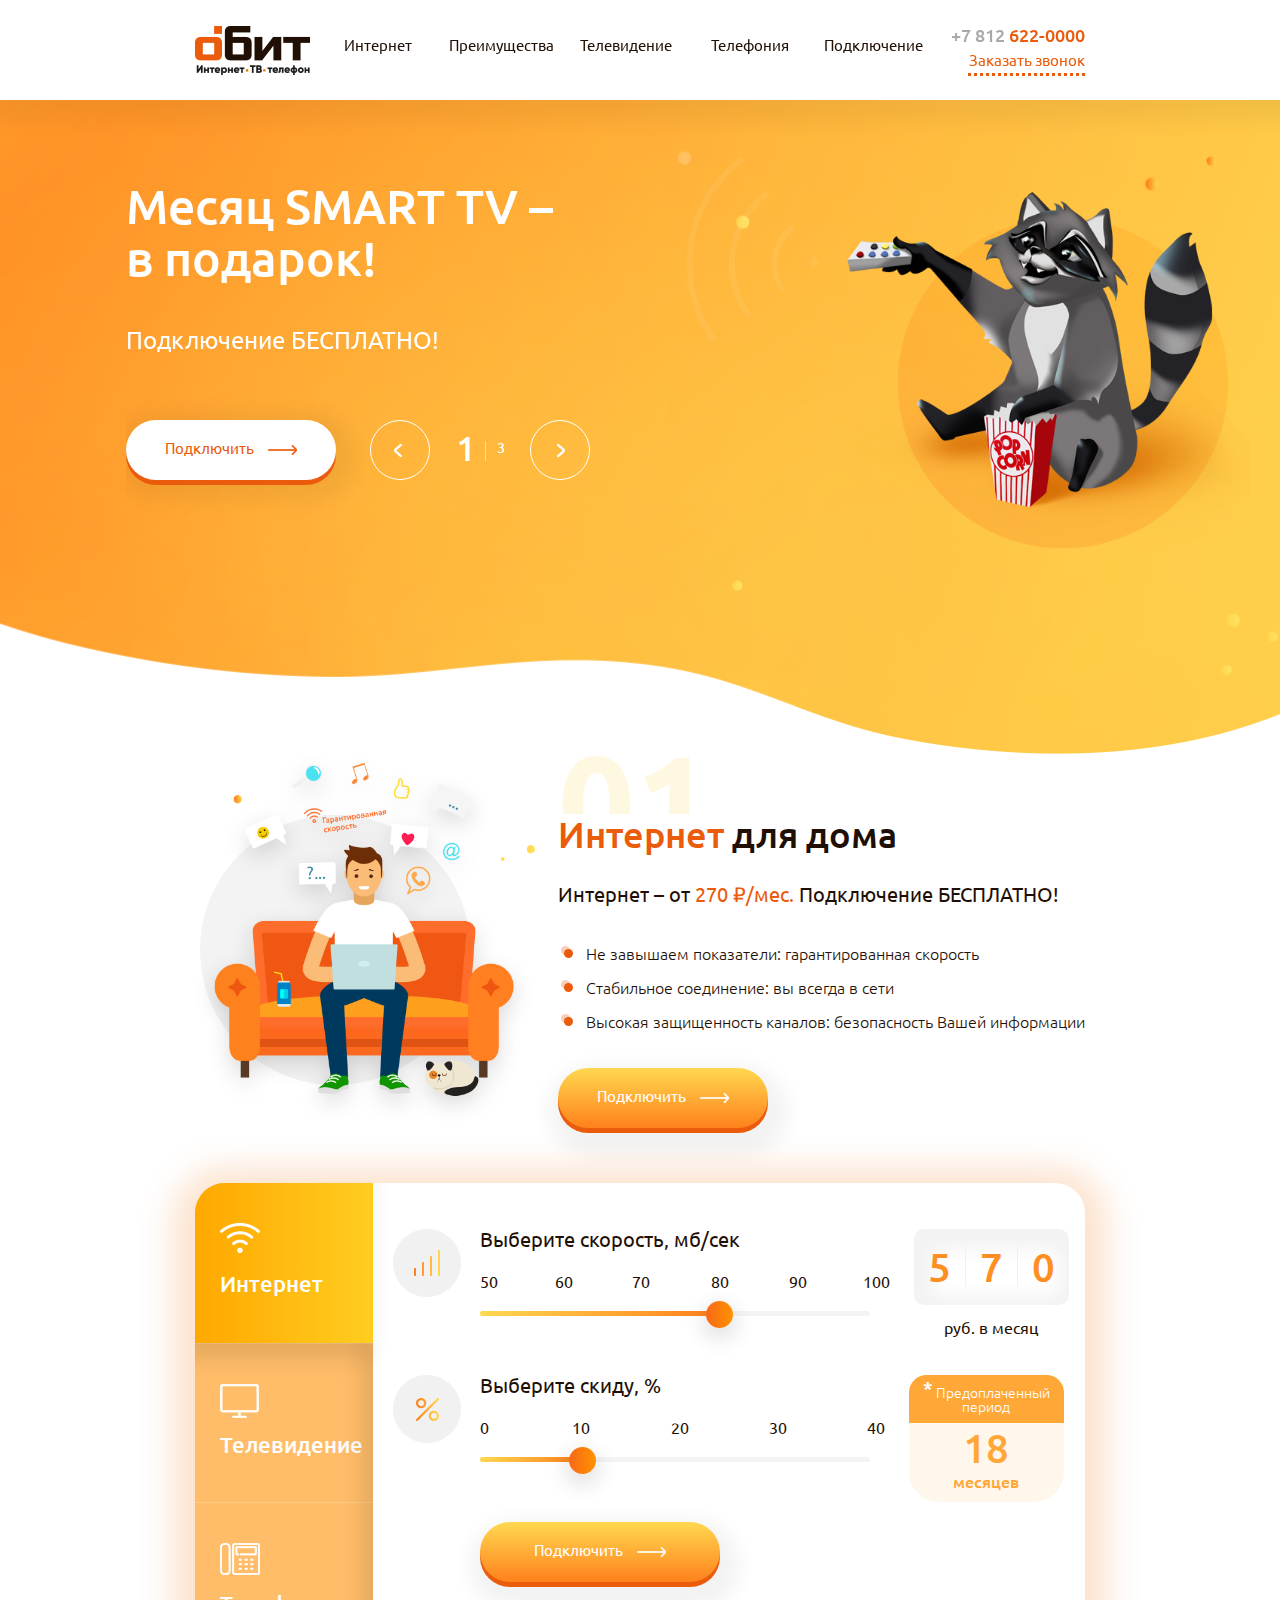
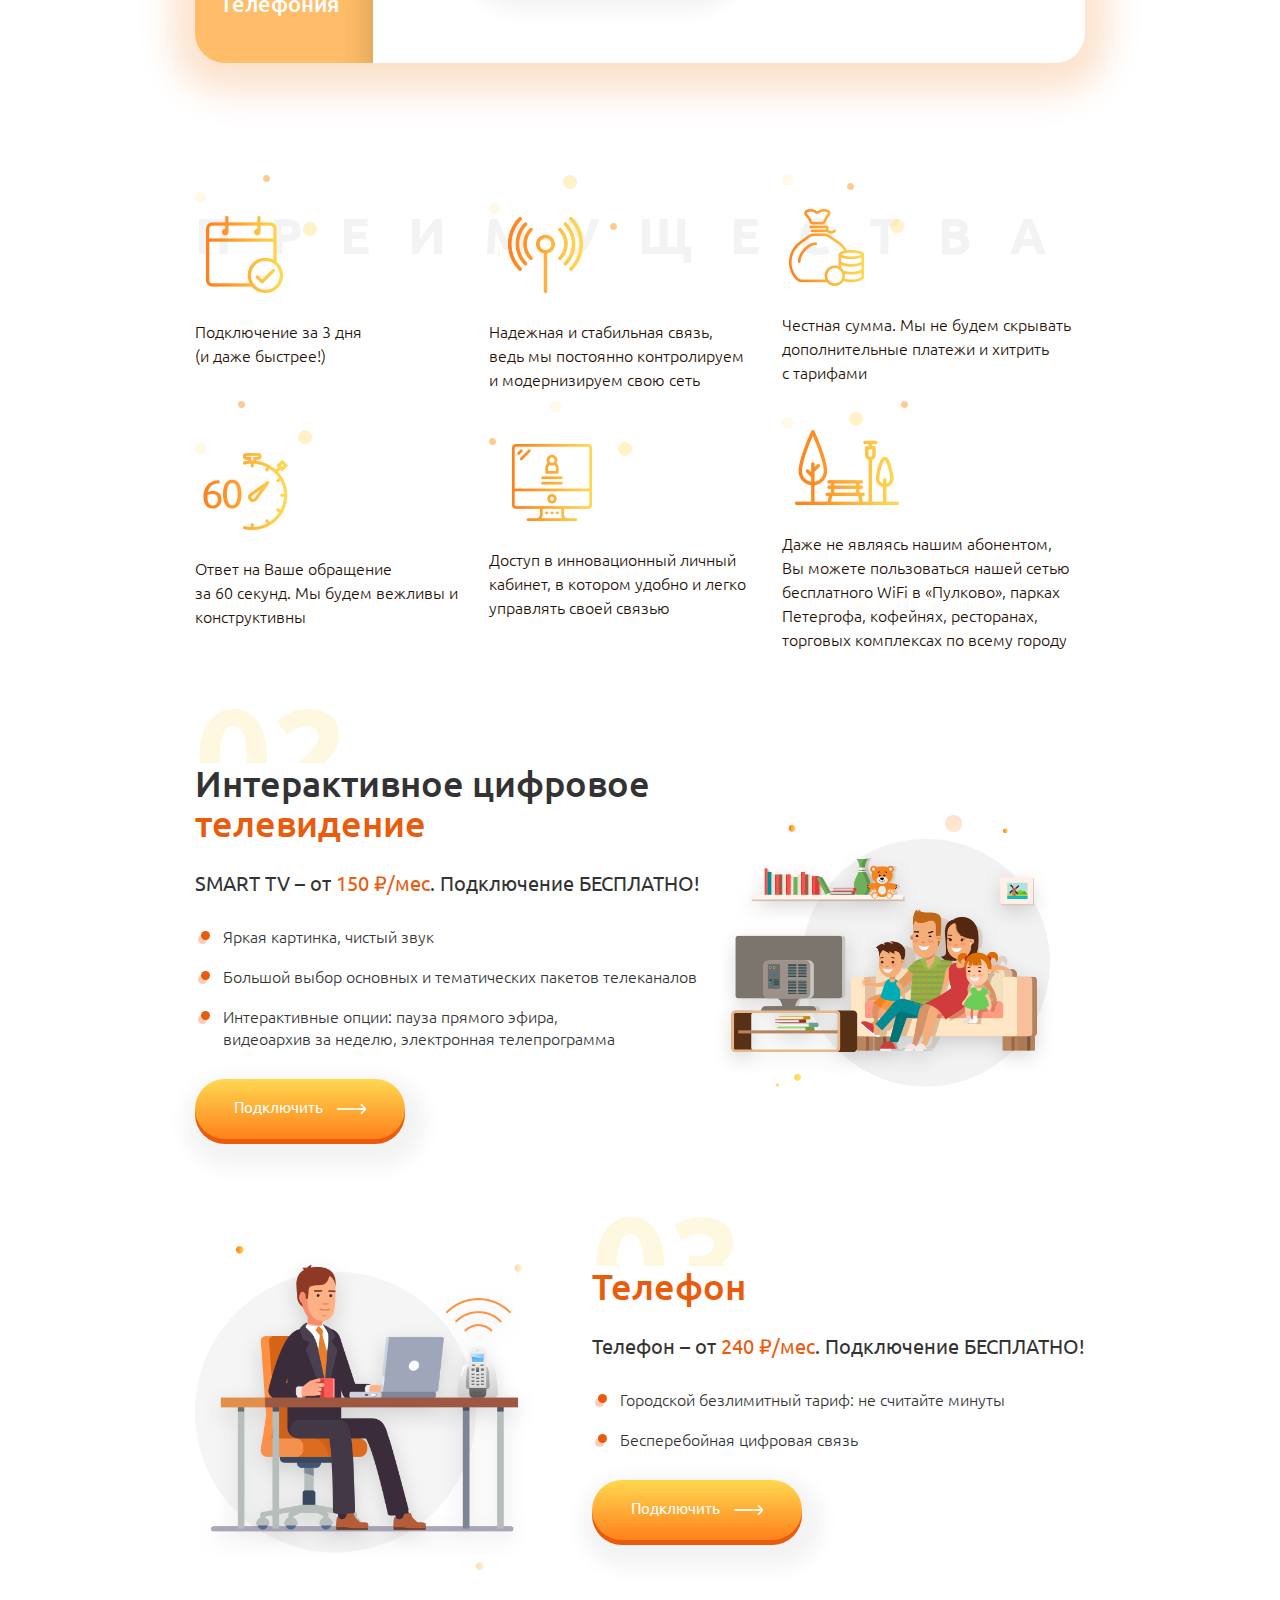
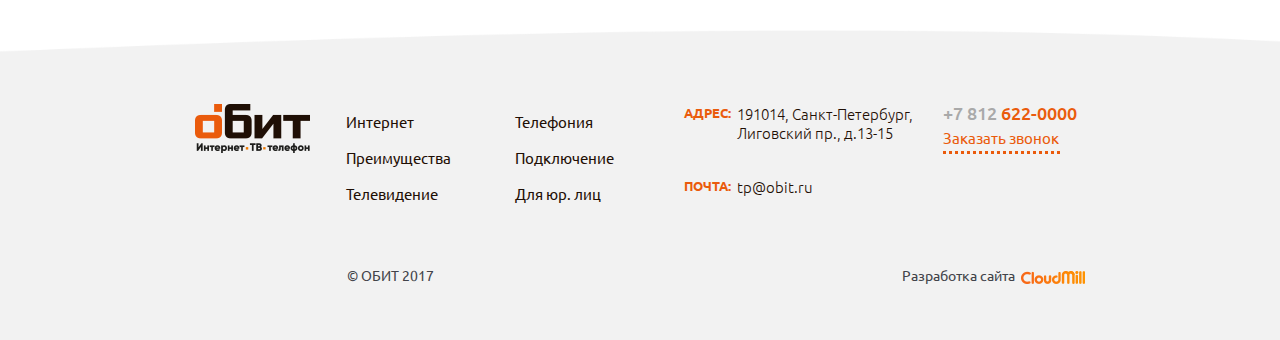
==== commit 29ee372a: "Add files via upload" ====
--- a/index.html
+++ b/index.html
@@ -42,7 +42,7 @@
 		<header>
 			<div class="inner">
 				<a href="#" class="logo">
-					<img src="img/svg/logo.svg" alt="">
+					<img src="img/logo.png" alt="">
 				</a>
 				<nav>
 					<a href="#" title="Интернет">Интернет</a>
@@ -469,7 +469,7 @@
 				<div class="top_cnt">
 					<div class="col">
 						<a href="#">
-							<img src="img/svg/logo.svg" alt="">
+							<img src="img/logo.png" alt="">
 						</a>
 					</div>
 					<div class="col">
--- a/css/style.css
+++ b/css/style.css
@@ -239,13 +239,14 @@
   border: 1px #fff solid;
   background-color: transparent;
   z-index: 10;
+  outline: none;
 }
 .wrapper main .main_slider .inner .slick-arrow:before {
   content: '';
   position: absolute;
   background-position: center;
   background-repeat: no-repeat;
-  background-image: url(../img/svg/arr-slide.svg);
+  background-image: url(../img/arr-slide.png);
   width: 8px;
   height: 13px;
   top: 50%;
@@ -1606,6 +1607,7 @@
   font: 300 16px/16px "Ubuntu", Tahoma, sans-serif;
   -webkit-box-shadow: 0px 8px 28px -4px rgba(31, 15, 6, 0.03);
           box-shadow: 0px 8px 28px -4px rgba(31, 15, 6, 0.03);
+  outline: none;
 }
 .wrapper main .check_address .inner .inputs .item:nth-child(1) {
   cursor: pointer;
@@ -1630,6 +1632,40 @@
 }
 .wrapper main .check_address .inner .inputs .item:nth-child(1) ul {
   display: none;
+  position: absolute;
+  top: 51px;
+  left: 0;
+  background-color: #fff;
+  width: 100%;
+  font: 300 16px/16px "Ubuntu", Tahoma, sans-serif;
+  list-style-type: none;
+  padding: 0;
+  margin: 0;
+  text-align: left;
+  z-index: 3;
+  -webkit-border-bottom-left-radius: 12px;
+          border-bottom-left-radius: 12px;
+  -webkit-border-bottom-right-radius: 12px;
+          border-bottom-right-radius: 12px;
+  -webkit-box-shadow: 0px 8px 28px -4px rgba(31, 15, 6, 0.03);
+          box-shadow: 0px 8px 28px -4px rgba(31, 15, 6, 0.03);
+}
+.wrapper main .check_address .inner .inputs .item:nth-child(1) ul li {
+  padding: 16px 0 16px 30px;
+  border-top: 1px #eee solid;
+}
+.wrapper main .check_address .inner .inputs .item:nth-child(1) ul li:hover {
+  background-color: #fcfcfc;
+}
+.wrapper main .check_address .inner .inputs .item:nth-child(1) ul li:first-child {
+  border-top: 0;
+}
+.wrapper main .check_address .inner .inputs .item:nth-child(1) ul li:last-child {
+  border-bottom: 0;
+  -webkit-border-bottom-left-radius: 12px;
+          border-bottom-left-radius: 12px;
+  -webkit-border-bottom-right-radius: 12px;
+          border-bottom-right-radius: 12px;
 }
 .wrapper main .check_address .inner .inputs .item:nth-child(2):before {
   content: 'Улица';
@@ -1860,6 +1896,7 @@
   font: 300 16px/16px "Ubuntu", Tahoma, sans-serif;
   -webkit-box-shadow: 0px 5px 28px 1px rgba(31, 15, 6, 0.1);
           box-shadow: 0px 5px 28px 1px rgba(31, 15, 6, 0.1);
+  outline: none;
 }
 .wrapper main .check_address .inner .desc .event:nth-child(2) .line:nth-child(1) {
   margin-left: 140px;
@@ -1872,7 +1909,7 @@
   margin: 0 auto;
   padding: 75px 0 125px;
 }
-.wrapper main .stocks .inner h1 {
+.wrapper main .stocks .inner h2 {
   font: 500 35px/35px "Ubuntu", Tahoma, sans-serif;
   margin: 0 0 120px;
   color: #1f0f05;
--- a/css/media.css
+++ b/css/media.css
@@ -39,6 +39,45 @@
   .wrapper header .inner nav a {
     width: 120px;
   }
+  .wrapper main .inet_desc .inner {
+    width: 980px;
+  }
+  .wrapper main .check_address .inner {
+    width: 980px;
+  }
+  .wrapper main .check_address .inner .inputs .item:nth-child(5) {
+    margin-top: 40px;
+  }
+  .wrapper main .stocks .inner {
+    width: 980px;
+  }
+  .wrapper main .stocks .inner .items .item .right_cnt img {
+    width: 100%;
+  }
+  .wrapper main .stocks .inner .items .item:nth-child(1) {
+    padding-top: 20px;
+  }
+  .wrapper main .stocks .inner .items .item:nth-child(1) .right_cnt {
+    width: 170px;
+    top: 116px;
+    right: -10px;
+  }
+  .wrapper main .stocks .inner .items .item:nth-child(2) {
+    padding-top: 20px;
+  }
+  .wrapper main .stocks .inner .items .item:nth-child(2) .right_cnt {
+    width: 170px;
+    top: 74px;
+    right: 15px;
+  }
+  .wrapper main .stocks .inner .items .item:nth-child(3) {
+    padding-top: 20px;
+  }
+  .wrapper main .stocks .inner .items .item:nth-child(3) .right_cnt {
+    width: 170px;
+    top: 92px;
+    right: -1px;
+  }
   .wrapper main .main_slider .slides_count {
     left: 456px;
     top: 437px;
@@ -427,6 +466,122 @@
   }
   .wrapper header .inner .burger {
     display: block;
+  }
+  .wrapper main .inet_desc .inner {
+    width: 100%;
+  }
+  .wrapper main .check_address .inner {
+    width: 100%;
+  }
+  .wrapper main .check_address .inner .desc {
+    width: 100%;
+    padding: 36px 40px 56px;
+  }
+  .wrapper main .check_address .inner .desc br {
+    display: none;
+  }
+  .wrapper main .stocks .inner {
+    width: 100%;
+    position: relative;
+  }
+  .wrapper main .stocks .inner .slides_count {
+    position: absolute;
+    top: 177px;
+    left: 50%;
+    z-index: 10;
+    color: #d5d5d5;
+    margin-left: -20px;
+  }
+  .wrapper main .stocks .inner .slides_count span {
+    display: inline-block;
+    vertical-align: middle;
+  }
+  .wrapper main .stocks .inner .slides_count span:nth-child(1) {
+    font: 500 34px/34px "Ubuntu", Tahoma, sans-serif;
+    padding-right: 6px;
+    color: #ff811c;
+  }
+  .wrapper main .stocks .inner .slides_count span:nth-child(2) {
+    font: 500 14px/14px "Ubuntu", Tahoma, sans-serif;
+    padding-left: 12px;
+    position: relative;
+  }
+  .wrapper main .stocks .inner .slides_count span:nth-child(2):before {
+    position: absolute;
+    content: '';
+    width: 1px;
+    height: 20px;
+    background-color: #d5d5d5;
+    left: 0;
+    top: 0;
+  }
+  .wrapper main .stocks .inner .items {
+    width: 400px;
+    margin: 0 auto;
+  }
+  .wrapper main .stocks .inner .items .slick-arrow {
+    position: absolute;
+    top: -60px;
+    text-indent: -9999px;
+    width: 60px;
+    height: 60px;
+    -webkit-border-radius: 50%;
+            border-radius: 50%;
+    border: 1px #cdcdcd solid;
+    background-color: transparent;
+    z-index: 10;
+    outline: none;
+  }
+  .wrapper main .stocks .inner .items .slick-arrow:hover {
+    border-color: #ff8e26;
+  }
+  .wrapper main .stocks .inner .items .slick-arrow:hover:before {
+    background-image: url(../img/arr_mini_orange.png);
+  }
+  .wrapper main .stocks .inner .items .slick-arrow:before {
+    content: '';
+    position: absolute;
+    background-position: center;
+    background-repeat: no-repeat;
+    background-image: url(../img/arr_mini.png);
+    width: 8px;
+    height: 13px;
+    top: 50%;
+    left: 50%;
+    margin-top: -6px;
+    margin-left: -3px;
+  }
+  .wrapper main .stocks .inner .items .slick-arrow.slick-prev {
+    left: 0;
+  }
+  .wrapper main .stocks .inner .items .slick-arrow.slick-prev:before {
+    margin-left: -5px;
+  }
+  .wrapper main .stocks .inner .items .slick-arrow.slick-next {
+    right: 0;
+  }
+  .wrapper main .stocks .inner .items .slick-arrow.slick-next:before {
+    -webkit-transform: rotate(180deg);
+        -ms-transform: rotate(180deg);
+            transform: rotate(180deg);
+    margin-left: -4px;
+  }
+  .wrapper main .stocks .inner .items .item {
+    margin-top: 15px;
+  }
+  .wrapper main .stocks .inner .items .slick-track {
+    height: 280px;
+  }
+  .wrapper main .stocks .inner .items .slick-slide {
+    margin: 0 15px;
+  }
+  .wrapper main .stocks .inner .items .slick-slide:nth-child(2) .right_cnt {
+    top: 81px;
+    right: 8px;
+  }
+  .wrapper main .stocks .inner .items .slick-slide:nth-child(3) .right_cnt {
+    top: 99px;
+    right: -12px;
   }
   .wrapper main .main_slider .slides_count {
     left: auto;
@@ -501,8 +656,8 @@
     float: left;
   }
   .wrapper main .calculator .inner .left_cnt a.active {
-    -webkit-box-shadow: 0px -22px 33px 33px rgba(4, 4, 4, 0.1);
-            box-shadow: 0px -22px 33px 33px rgba(4, 4, 4, 0.1);
+    -webkit-box-shadow: 0px -45px 33px 33px rgba(4, 4, 4, 0.1);
+            box-shadow: 0px -45px 33px 33px rgba(4, 4, 4, 0.1);
   }
   .wrapper main .calculator .inner .left_cnt a:nth-child(2) {
     width: 34%;
@@ -587,6 +742,146 @@
   .wrapper header .inner .burger {
     right: 16px;
     top: 20px;
+  }
+  .wrapper main .inet_desc .inner {
+    padding-top: 57px;
+    padding-left: 10px;
+    padding-right: 10px;
+  }
+  .wrapper main .inet_desc .inner h1 {
+    font: 500 20px/20px "Ubuntu", Tahoma, sans-serif;
+  }
+  .wrapper main .inet_desc .inner p {
+    font: 300 14px/18px "Ubuntu", Tahoma, sans-serif;
+  }
+  .wrapper main .inet_desc .inner p br {
+    display: none;
+  }
+  .wrapper main .check_address .inner {
+    margin-top: -40px;
+    padding-top: 55px;
+  }
+  .wrapper main .check_address .inner h2 {
+    font: 500 20px/20px "Ubuntu", Tahoma, sans-serif;
+  }
+  .wrapper main .check_address .inner p {
+    margin-bottom: 78px;
+  }
+  .wrapper main .check_address .inner .inputs {
+    text-align: center;
+  }
+  .wrapper main .check_address .inner .inputs .item:before {
+    font: 300 14px/14px "Ubuntu", Tahoma, sans-serif;
+    top: -22px;
+    left: 7px;
+  }
+  .wrapper main .check_address .inner .inputs .item:nth-child(1) {
+    width: 270px;
+    display: table;
+    margin: 0 auto;
+  }
+  .wrapper main .check_address .inner .inputs .item:nth-child(1) ul {
+    left: 5px;
+    background-color: #fff;
+    width: 96.4%;
+  }
+  .wrapper main .check_address .inner .inputs .item:nth-child(2) {
+    width: 270px;
+    display: table;
+    margin: 40px auto;
+  }
+  .wrapper main .check_address .inner .inputs .item:nth-child(5) {
+    display: table;
+    margin: 20px auto 0;
+  }
+  .wrapper main .check_address .inner .desc {
+    padding: 36px 20px 56px;
+  }
+  .wrapper main .check_address .inner .desc .event:nth-child(1) .line:nth-child(1),
+  .wrapper main .check_address .inner .desc .event:nth-child(1) .line:nth-child(2) {
+    font: 500 14px/20px "Ubuntu", Tahoma, sans-serif;
+    padding-left: 60px;
+  }
+  .wrapper main .check_address .inner .desc .event:nth-child(1) .line:nth-child(1):before,
+  .wrapper main .check_address .inner .desc .event:nth-child(1) .line:nth-child(2):before {
+    width: 44px;
+    -webkit-background-size: 100% 100%;
+            background-size: 100%;
+    background-repeat: no-repeat;
+  }
+  .wrapper main .check_address .inner .desc .event:nth-child(1) .line:nth-child(1) {
+    margin-bottom: 26px;
+  }
+  .wrapper main .check_address .inner .desc .event:nth-child(2) .line:nth-child(1),
+  .wrapper main .check_address .inner .desc .event:nth-child(3) .line:nth-child(1),
+  .wrapper main .check_address .inner .desc .event:nth-child(4) .line:nth-child(1) {
+    margin-left: 0;
+    font: 500 14px/20px "Ubuntu", Tahoma, sans-serif;
+    padding-left: 60px;
+    margin-bottom: 50px;
+  }
+  .wrapper main .check_address .inner .desc .event:nth-child(2) .line:nth-child(1):before,
+  .wrapper main .check_address .inner .desc .event:nth-child(3) .line:nth-child(1):before,
+  .wrapper main .check_address .inner .desc .event:nth-child(4) .line:nth-child(1):before {
+    width: 44px;
+    -webkit-background-size: 100% 100%;
+            background-size: 100%;
+    background-repeat: no-repeat;
+  }
+  .wrapper main .check_address .inner .desc .event:nth-child(2) .line:nth-child(2) .item,
+  .wrapper main .check_address .inner .desc .event:nth-child(3) .line:nth-child(2) .item,
+  .wrapper main .check_address .inner .desc .event:nth-child(4) .line:nth-child(2) .item {
+    display: table;
+    margin: 0 auto;
+  }
+  .wrapper main .check_address .inner .desc .event:nth-child(2) .line:nth-child(2) .item input,
+  .wrapper main .check_address .inner .desc .event:nth-child(3) .line:nth-child(2) .item input,
+  .wrapper main .check_address .inner .desc .event:nth-child(4) .line:nth-child(2) .item input {
+    width: 260px;
+  }
+  .wrapper main .check_address .inner .desc .event:nth-child(2) .line:nth-child(2) .item:nth-child(2),
+  .wrapper main .check_address .inner .desc .event:nth-child(3) .line:nth-child(2) .item:nth-child(2),
+  .wrapper main .check_address .inner .desc .event:nth-child(4) .line:nth-child(2) .item:nth-child(2) {
+    display: table;
+    margin: 40px auto 20px;
+  }
+  .wrapper main .check_address .inner .desc .event:nth-child(2) .line:nth-child(2) .item:nth-child(3) a,
+  .wrapper main .check_address .inner .desc .event:nth-child(3) .line:nth-child(2) .item:nth-child(3) a,
+  .wrapper main .check_address .inner .desc .event:nth-child(4) .line:nth-child(2) .item:nth-child(3) a {
+    width: 260px;
+    margin-left: 0;
+  }
+  .wrapper main .stocks .inner {
+    padding-top: 54px;
+  }
+  .wrapper main .stocks .inner h2 {
+    font: 500 20px/20px "Ubuntu", Tahoma, sans-serif;
+    margin-bottom: 100px;
+  }
+  .wrapper main .stocks .inner .slides_count {
+    top: 136px;
+  }
+  .wrapper main .stocks .inner .slides_count span:nth-child(1) {
+    font: 500 25px/25px "Ubuntu", Tahoma, sans-serif;
+  }
+  .wrapper main .stocks .inner .slides_count span:nth-child(2) {
+    font: 500 13px/13px "Ubuntu", Tahoma, sans-serif;
+  }
+  .wrapper main .stocks .inner .slides_count span:nth-child(2):before {
+    height: 14px;
+  }
+  .wrapper main .stocks .inner .items {
+    width: 300px;
+  }
+  .wrapper main .stocks .inner .items .slick-arrow.slick-prev {
+    left: 15px;
+  }
+  .wrapper main .stocks .inner .items .slick-arrow.slick-next {
+    right: 15px;
+  }
+  .wrapper main .stocks .inner .desc .tab {
+    width: 100%;
+    font: 300 14px/18px "Ubuntu", Tahoma, sans-serif;
   }
   .wrapper main .main_slider .slides_count {
     display: none;
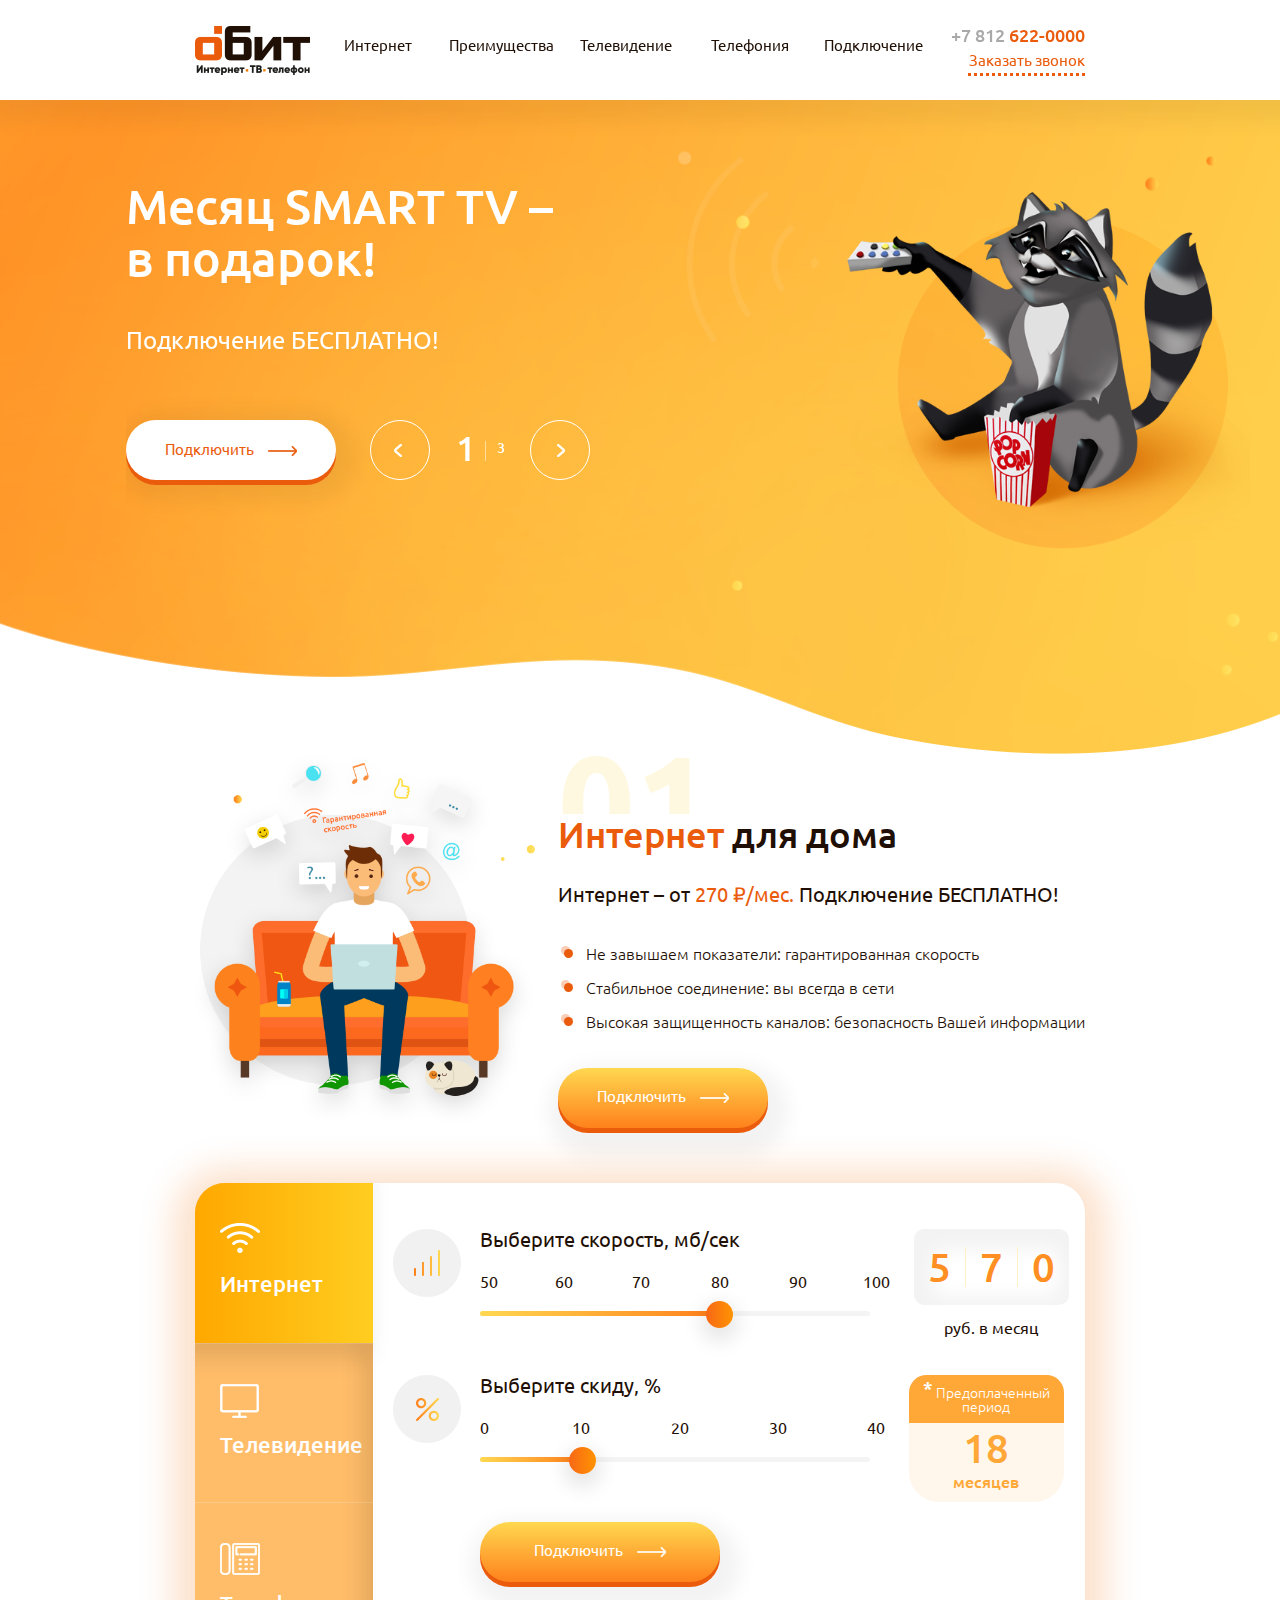
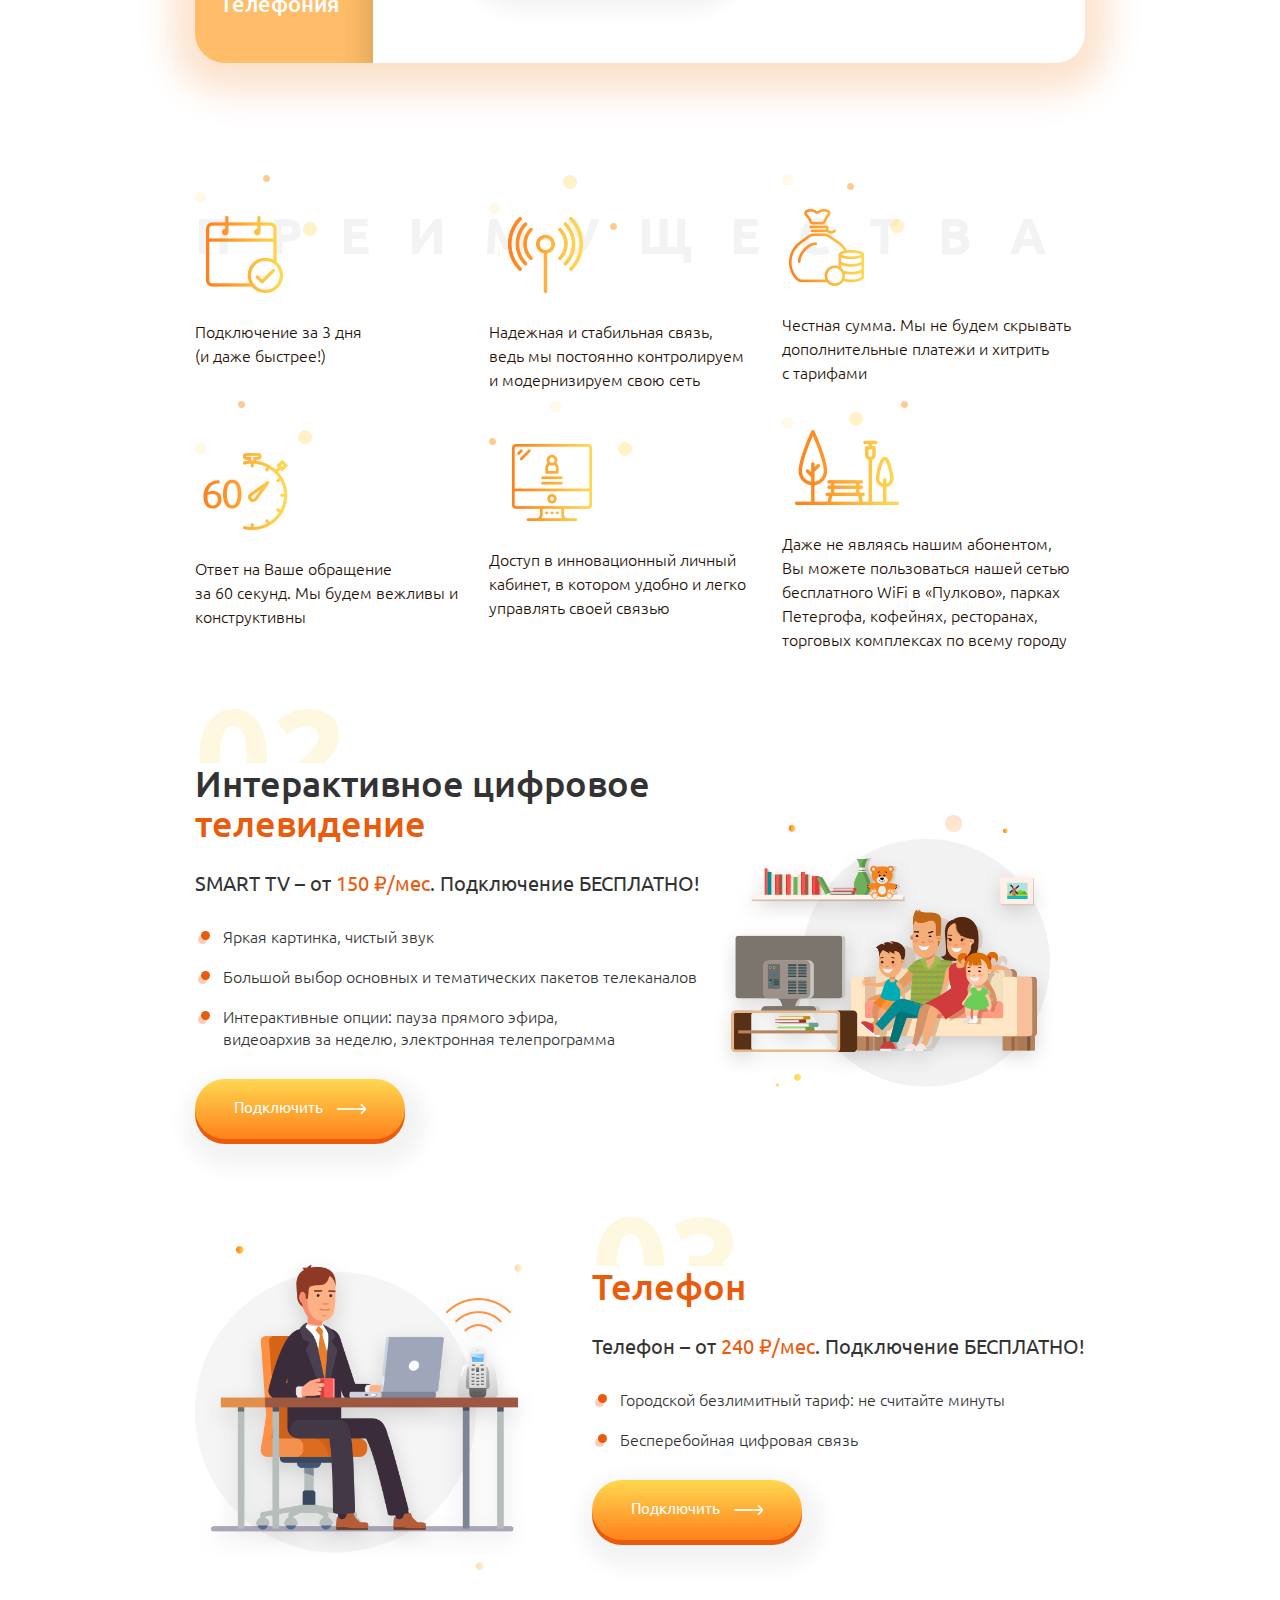
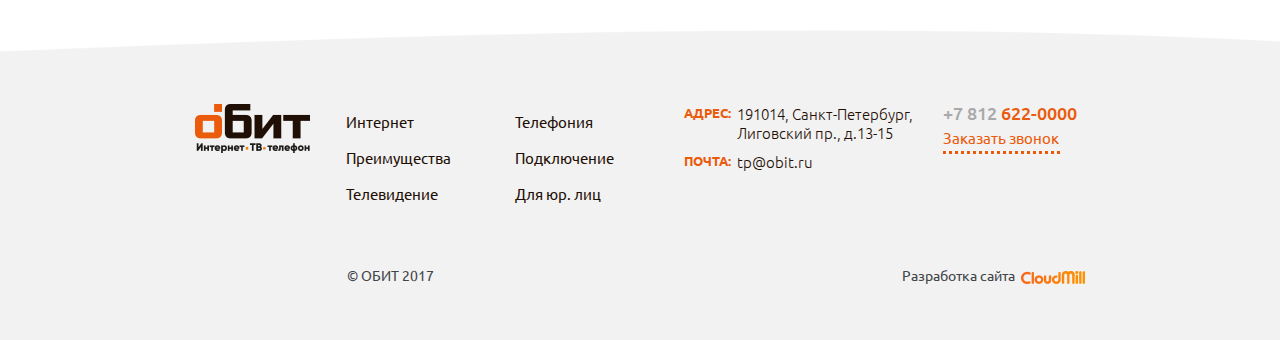
==== commit afa9ad36: "Add files via upload" ====
--- a/index.html
+++ b/index.html
@@ -45,11 +45,11 @@
 					<img src="img/logo.png" alt="">
 				</a>
 				<nav>
-					<a href="#" title="Интернет">Интернет</a>
-					<a href="#" title="Преимущества">Преимущества</a>
-					<a href="#" title="Телевидение">Телевидение</a>
-					<a href="#" title="Телефония">Телефония</a>
-					<a href="#" title="Подключение">Подключение</a>
+					<a class="anchor" href="#inet" title="Интернет">Интернет</a>
+					<a class="anchor" href="#opp" title="Преимущества">Преимущества</a>
+					<a class="anchor" href="#tv" title="Телевидение">Телевидение</a>
+					<a class="anchor" href="#telephone" title="Телефония">Телефония</a>
+					<a class="anchor" href="#con" title="Подключение">Подключение</a>
 				</nav>
 				<div class="phone">
 					<a href="tel:+78126220000"><span>+7 812</span> 622-0000</a>
@@ -120,7 +120,7 @@
 					</div>
 				</div>
 			</section>
-			<section class="internet_home">
+			<section class="internet_home" id="inet">
 				<div class="inner">
 					<div class="right_cnt">
 						<h2>
@@ -142,7 +142,7 @@
 					<div class="clearfix"></div>
 				</div>
 			</section>
-			<section class="calculator">
+			<section class="calculator" id="con">
 				<div class="inner">
 					<div class="left_cnt">
 						<a class="active" href="#">Интернет</a>
@@ -371,7 +371,7 @@
 					<div class="clearfix"></div>
 				</div>
 			</section>
-			<section class="advantages">
+			<section class="advantages" id="opp">
 				<div class="inner">
 					<h2>Преимущества</h2>
 					<div class="items">
@@ -420,7 +420,7 @@
 					</div>
 				</div>
 			</section>
-			<section class="promo_smart">
+			<section class="promo_smart" id="tv">
 				<div class="inner">
 					<div class="left_cnt">
 						<h2>Интерактивное цифровое <span>телевидение</span></h2>
@@ -446,7 +446,7 @@
 					</div>
 				</div>
 			</section>
-			<section class="promo_phone">
+			<section class="promo_phone" id="telephone">
 				<div class="inner">
 					<div class="right_cnt">
 						<h2>Телефон</h2>
--- a/css/style.css
+++ b/css/style.css
@@ -175,11 +175,15 @@
   z-index: 1;
 }
 .wrapper main .main_slider {
-  margin-top: -106px;
+  background-image: url(../img/bg_slider_1920.png);
+  background-position: center;
+  -webkit-background-size: cover;
+          background-size: cover;
+  background-repeat: no-repeat;
 }
 .wrapper main .main_slider .slides_count {
   position: absolute;
-  top: 455px;
+  top: 431px;
   left: 50%;
   z-index: 10;
   color: #fff;
@@ -209,13 +213,9 @@
 }
 .wrapper main .main_slider .inner {
   width: 1440px;
-  background-image: url(../img/bg_slider.png);
-  background-position: center;
-  -webkit-background-size: cover;
-          background-size: cover;
-  margin: 0 auto;
-  height: 760px;
-  padding: 200px 92px 108px;
+  margin: -106px auto 0;
+  height: 850px;
+  padding: 172px 92px 108px;
   position: relative;
 }
 .wrapper main .main_slider .inner .slick-list {
@@ -230,7 +230,7 @@
 }
 .wrapper main .main_slider .inner .slick-arrow {
   position: absolute;
-  bottom: 255px;
+  bottom: 371px;
   text-indent: -9999px;
   width: 60px;
   height: 60px;
@@ -306,7 +306,7 @@
   text-align: center;
   -webkit-border-radius: 30px;
           border-radius: 30px;
-  font: 400 15px/56px "Ubuntu", Tahoma, sans-serif;
+  font: 400 15px/58px "Ubuntu", Tahoma, sans-serif;
   -webkit-box-shadow: 5px 6px 20px 15px rgba(4, 4, 4, 0.05);
           box-shadow: 5px 6px 20px 15px rgba(4, 4, 4, 0.05);
   text-decoration: none;
@@ -1367,6 +1367,9 @@
 .wrapper main .promo_smart .inner .right_cnt {
   width: 600px;
 }
+.wrapper main .promo_smart .inner .right_cnt img {
+  width: 100%;
+}
 .wrapper main .promo_phone .inner {
   width: 1240px;
   margin: 0 auto 60px;
@@ -1490,7 +1493,7 @@
           background-size: cover;
   background-repeat: no-repeat;
   height: 700px;
-  width: 1440px;
+  width: 100%;
   margin: 0 auto;
 }
 .wrapper main .page_404 .inner {
@@ -1909,6 +1912,9 @@
   margin: 0 auto;
   padding: 75px 0 125px;
 }
+.wrapper main .stocks .inner .slides_count {
+  display: none;
+}
 .wrapper main .stocks .inner h2 {
   font: 500 35px/35px "Ubuntu", Tahoma, sans-serif;
   margin: 0 0 120px;
@@ -2046,7 +2052,6 @@
 }
 .wrapper main .stocks .inner .desc .tab {
   font: 300 16px/20px "Ubuntu", Tahoma, sans-serif;
-  width: 680px;
 }
 .wrapper footer {
   background-image: url(../img/footer.png);
@@ -2093,7 +2098,7 @@
   width: 27%;
 }
 .wrapper footer .inner .top_cnt .col:nth-child(3) .line:nth-child(1) {
-  margin-bottom: 35px;
+  margin-bottom: 10px;
 }
 .wrapper footer .inner .top_cnt .col:nth-child(3) .line .left_txt {
   float: left;
--- a/css/media.css
+++ b/css/media.css
@@ -39,11 +39,14 @@
   .wrapper header .inner nav a {
     width: 120px;
   }
+  .wrapper main .page_404 .inner {
+    width: 890px;
+  }
   .wrapper main .inet_desc .inner {
-    width: 980px;
+    width: 890px;
   }
   .wrapper main .check_address .inner {
-    width: 980px;
+    width: 890px;
   }
   .wrapper main .check_address .inner .inputs .item:nth-child(5) {
     margin-top: 40px;
@@ -78,12 +81,21 @@
     top: 92px;
     right: -1px;
   }
+  .wrapper main .main_slider {
+    background-image: none;
+  }
   .wrapper main .main_slider .slides_count {
     left: 456px;
     top: 437px;
     margin-left: 0;
   }
   .wrapper main .main_slider .inner {
+    background-image: url(../img/bg_slider.png);
+    background-position: center;
+    -webkit-background-size: cover;
+            background-size: cover;
+    margin: -106px auto 0;
+    height: 760px;
     width: 100%;
     padding: 180px 30px 0 126px;
   }
@@ -467,6 +479,9 @@
   .wrapper header .inner .burger {
     display: block;
   }
+  .wrapper main .page_404 .inner {
+    width: 100%;
+  }
   .wrapper main .inet_desc .inner {
     width: 100%;
   }
@@ -485,6 +500,7 @@
     position: relative;
   }
   .wrapper main .stocks .inner .slides_count {
+    display: block;
     position: absolute;
     top: 177px;
     left: 50%;
@@ -743,6 +759,26 @@
     right: 16px;
     top: 20px;
   }
+  .wrapper main .page_404 {
+    height: 550px;
+    background-image: url(../img/404_bg_320.png);
+  }
+  .wrapper main .page_404 .inner {
+    padding-top: 35px;
+  }
+  .wrapper main .page_404 .inner img {
+    width: 183px;
+  }
+  .wrapper main .page_404 .inner h1 {
+    font: 500 16px/16px "Ubuntu", Tahoma, sans-serif;
+    margin: 26px 0;
+  }
+  .wrapper main .page_404 .inner a {
+    width: 170px;
+  }
+  .wrapper main .page_404 .inner a img {
+    width: auto;
+  }
   .wrapper main .inet_desc .inner {
     padding-top: 57px;
     padding-left: 10px;
